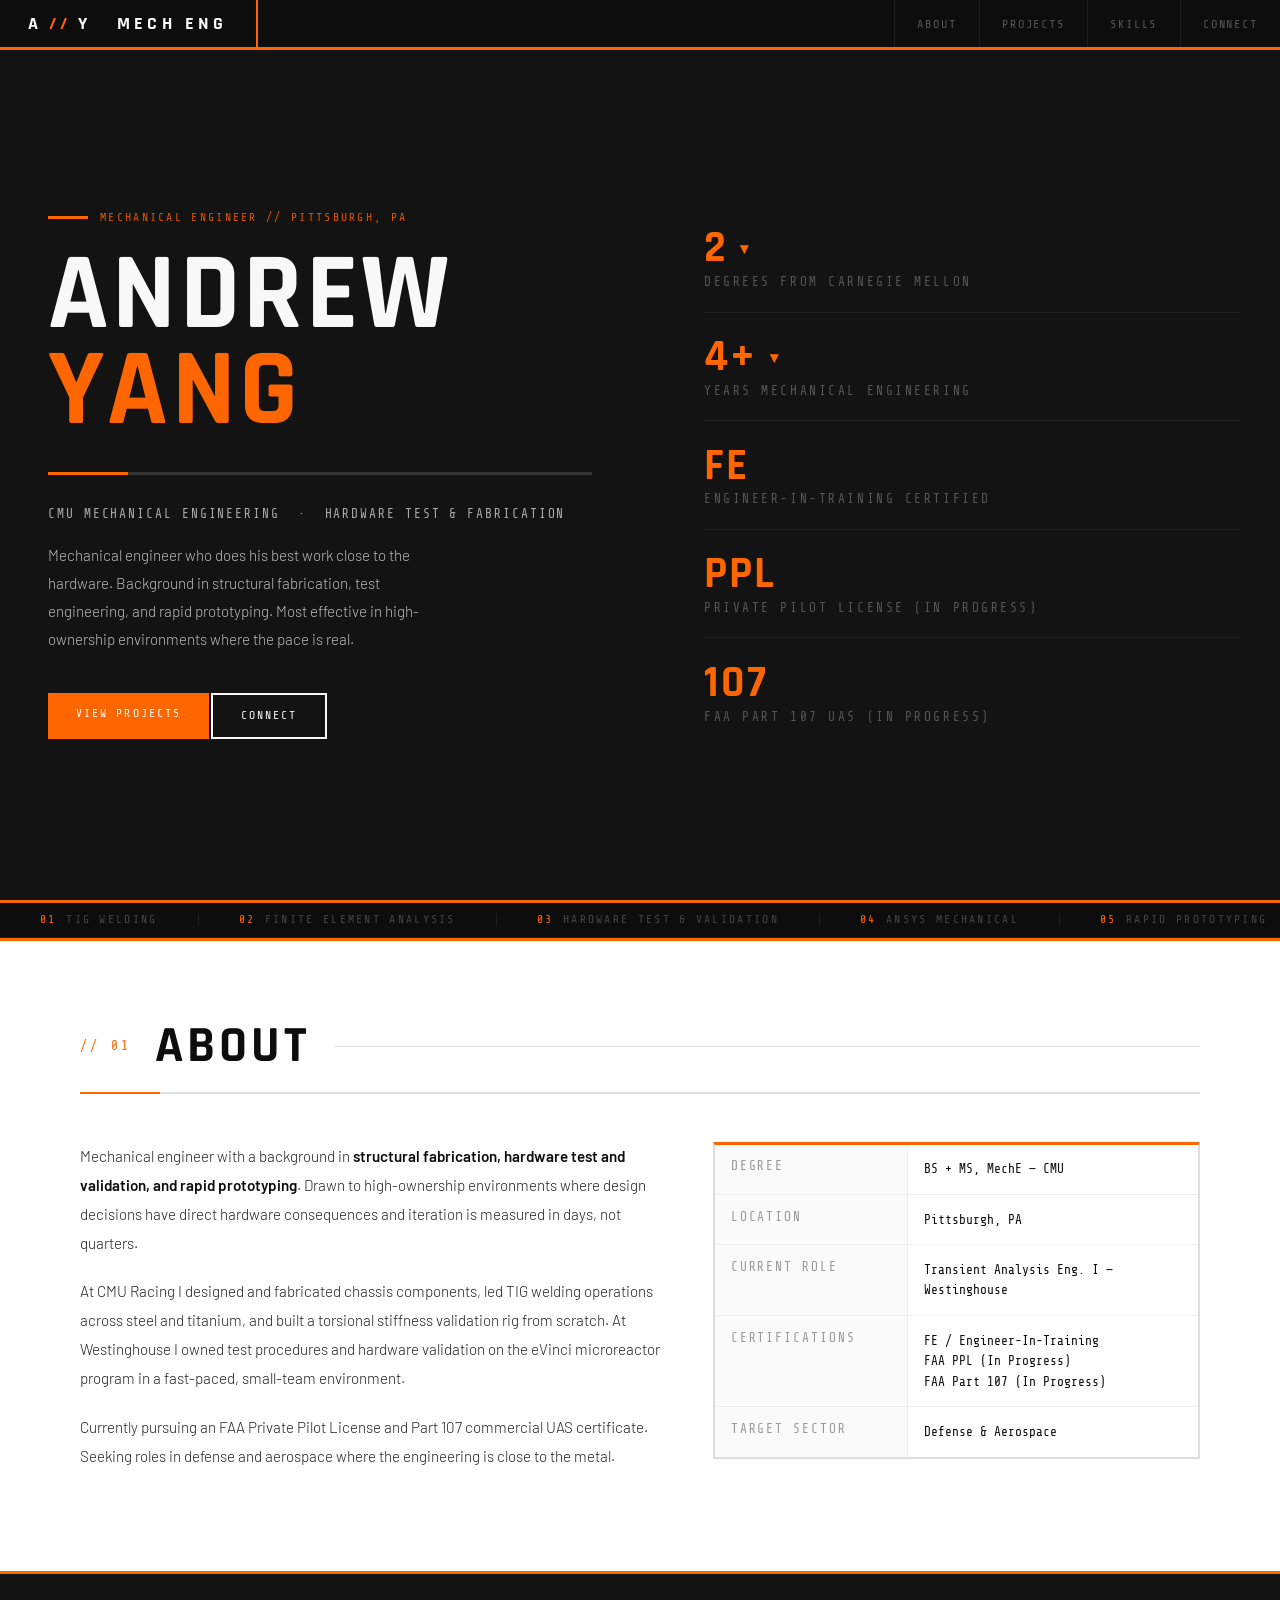
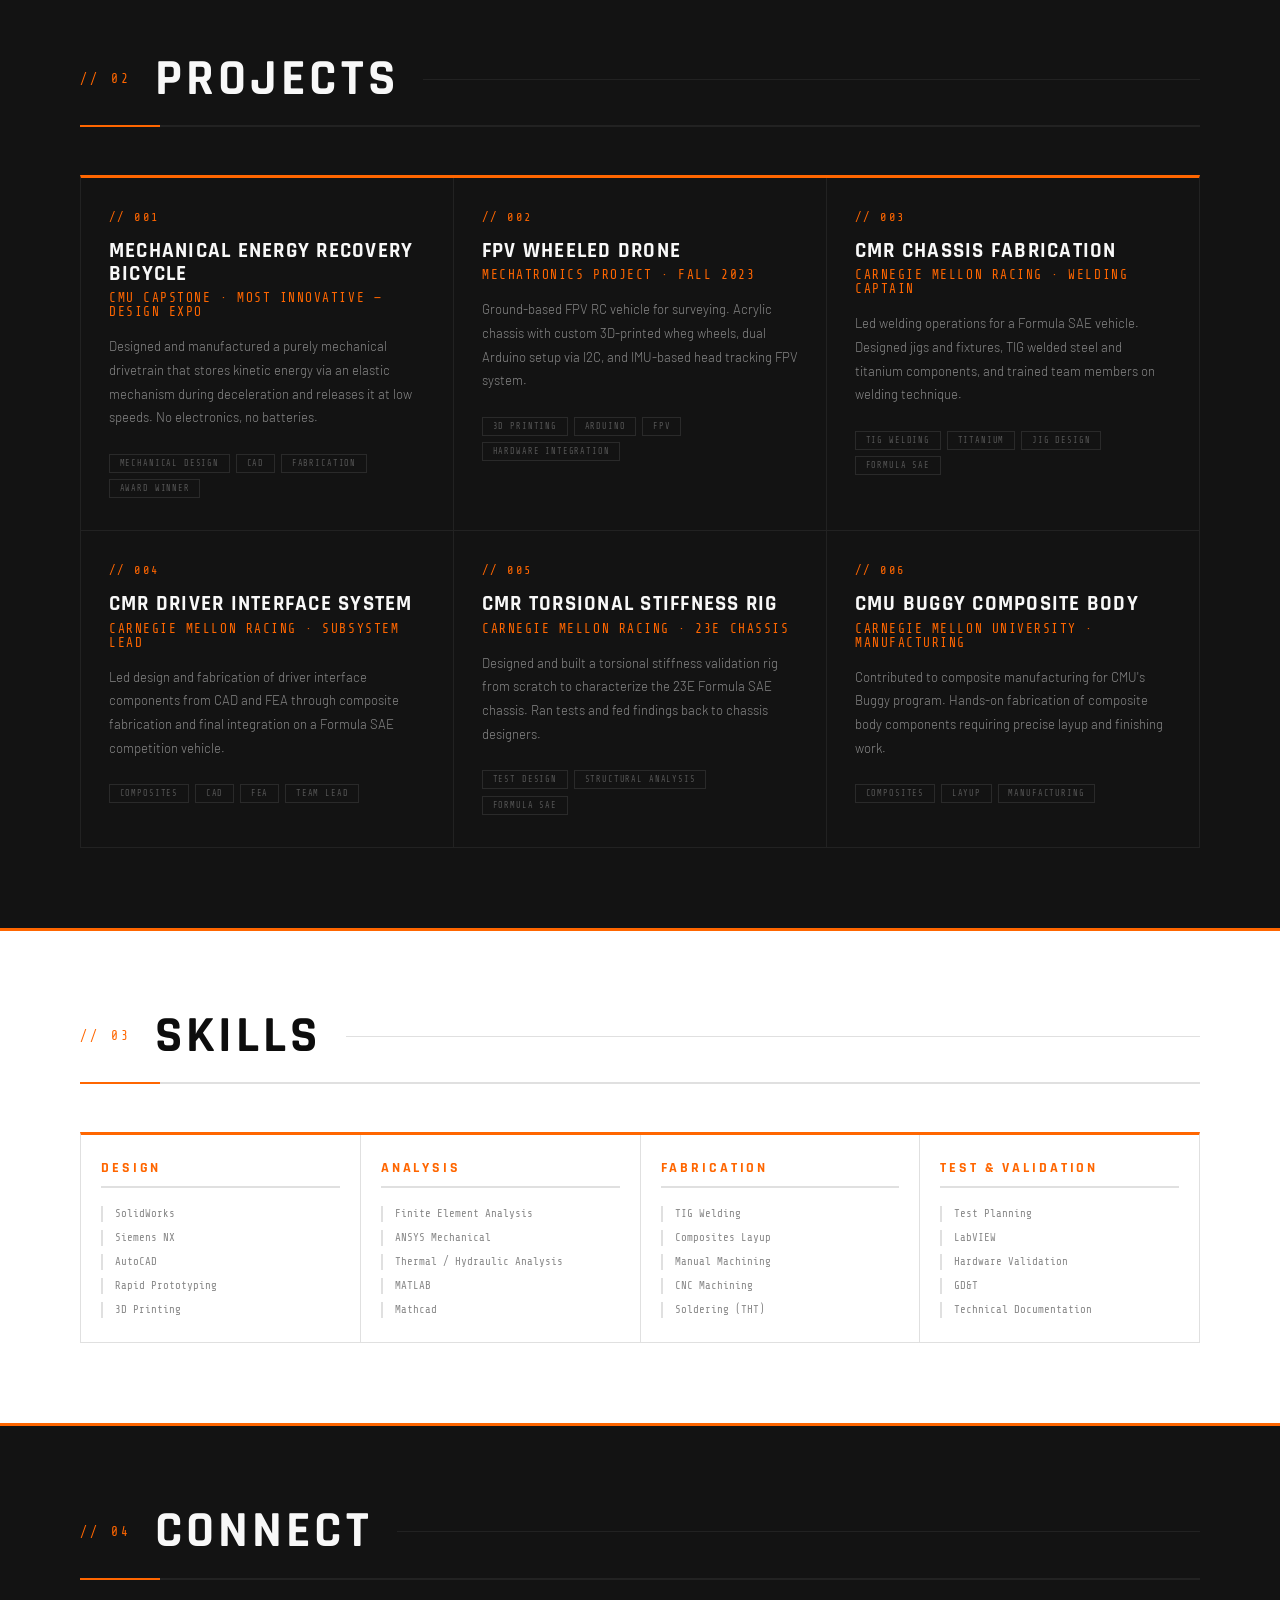
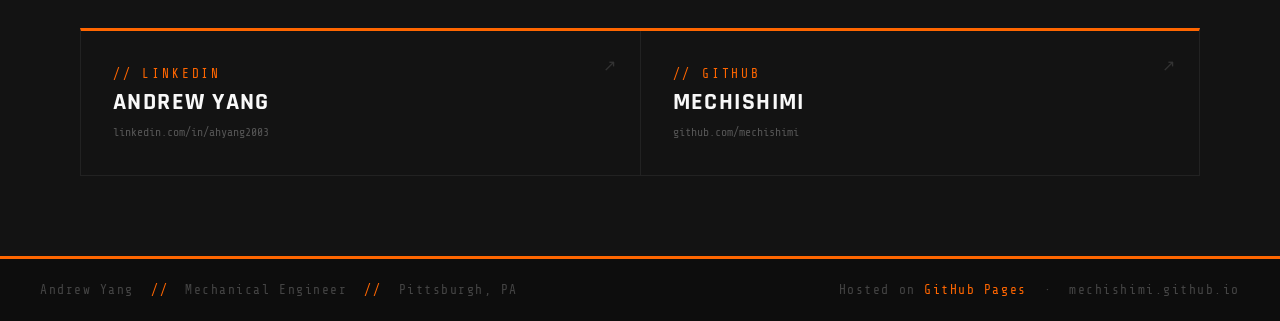
==== index.html @ f70bcc9f "Update index.html Fixed budget of project 2." ====
<!DOCTYPE html>
<html lang="en">
<head>
  <meta charset="UTF-8" />
  <meta name="viewport" content="width=device-width, initial-scale=1.0" />
  <title>Andrew Yang — Mechanical Engineer</title>
  <link href="https://fonts.googleapis.com/css2?family=Rajdhani:wght@400;500;600;700&family=Share+Tech+Mono&family=Barlow:wght@300;400;500&display=swap" rel="stylesheet" />
  <style>
    :root {
      --black:   #0d0d0d;
      --dark:    #131313;
      --white:   #f8f8f8;
      --white2:  #ffffff;
      --orange:  #ff6600;
      --orange2: #e05500;
      --border:  #ddd;
      --darkborder: #242424;
      --muted:   #999;
      --stencil: 'Rajdhani', sans-serif;
      --mono:    'Share Tech Mono', monospace;
      --body:    'Barlow', sans-serif;
    }

    *, *::before, *::after { box-sizing: border-box; margin: 0; padding: 0; }
    html { scroll-behavior: smooth; }

    body {
      background: var(--black);
      color: var(--black);
      font-family: var(--body);
      font-weight: 300;
      overflow-x: hidden;
    }

    /* NAV */
    nav {
      position: fixed;
      inset: 0 0 auto 0;
      z-index: 200;
      height: 50px;
      display: flex;
      align-items: stretch;
      background: var(--black);
      border-bottom: 3px solid var(--orange);
    }

    .nav-logo {
      display: flex;
      align-items: center;
      padding: 0 1.75rem;
      font-family: var(--stencil);
      font-size: 1.1rem;
      font-weight: 700;
      letter-spacing: 0.25em;
      text-transform: uppercase;
      color: var(--white);
      border-right: 2px solid var(--orange);
      white-space: nowrap;
      gap: 0.4rem;
    }

    .nav-logo .slash { color: var(--orange); }

    .nav-links { display: flex; list-style: none; margin-left: auto; }
    .nav-links li { border-left: 1px solid #1e1e1e; }

    .nav-links a {
      display: flex;
      align-items: center;
      height: 100%;
      padding: 0 1.4rem;
      font-family: var(--mono);
      font-size: 0.75rem;
      color: #555;
      text-decoration: none;
      letter-spacing: 0.15em;
      text-transform: uppercase;
      transition: color 0.15s, background 0.15s;
    }

    .nav-links a:hover { color: var(--orange); background: rgba(255,102,0,.07); }

    /* HERO -- Asiimov graphic only here */
    .hero {
      min-height: 100vh;
      padding-top: 50px;
      position: relative;
      overflow: hidden;
      display: flex;
      flex-direction: column;
    }

    /* full dark hero */
    .hero-white {
      position: absolute; inset: 0;
      background: var(--dark);
      z-index: 0;
    }

    .hero-dark {
      display: none;
    }

    .hero-inner {
      display: grid;
      grid-template-columns: 1fr 1fr;
      flex: 1;
      position: relative;
      z-index: 10;
      min-height: calc(100vh - 50px);
    }

    .hero-left {
      padding: 4rem 3rem;
      display: flex;
      flex-direction: column;
      justify-content: center;
    }

    .eyebrow {
      display: flex;
      align-items: center;
      gap: 0.75rem;
      margin-bottom: 1.5rem;
      opacity: 0;
      animation: fadeUp 0.5s ease forwards 0.2s;
    }

    .eyebrow-bar { width: 2.5rem; height: 3px; background: var(--orange); flex-shrink: 0; }

    .eyebrow span {
      font-family: var(--mono);
      font-size: 0.72rem;
      color: var(--orange2);
      letter-spacing: 0.2em;
      text-transform: uppercase;
    }

    .hero-name {
      font-family: var(--stencil);
      font-weight: 700;
      font-size: clamp(4rem, 8.5vw, 8rem);
      line-height: 0.88;
      text-transform: uppercase;
      letter-spacing: 0.03em;
      color: var(--white);
      opacity: 0;
      animation: fadeUp 0.6s ease forwards 0.35s;
    }

    .hero-name .last { color: var(--orange); display: block; }

    .hero-rule {
      width: 100%; height: 3px;
      background: #333;
      margin: 2rem 0;
      position: relative;
      opacity: 0;
      animation: fadeUp 0.5s ease forwards 0.5s;
    }

    .hero-rule::after {
      content: '';
      position: absolute;
      left: 0; top: 0;
      width: 5rem; height: 3px;
      background: var(--orange);
    }

    .hero-subtitle {
      font-family: var(--mono);
      font-size: 0.8rem;
      color: #aaa;
      letter-spacing: 0.15em;
      text-transform: uppercase;
      margin-bottom: 1.25rem;
      opacity: 0;
      animation: fadeUp 0.5s ease forwards 0.55s;
    }

    .hero-desc {
      font-size: 0.95rem;
      color: #bbb;
      line-height: 1.85;
      max-width: 380px;
      opacity: 0;
      animation: fadeUp 0.6s ease forwards 0.65s;
    }

    .hero-cta {
      display: flex;
      margin-top: 2.5rem;
      opacity: 0;
      animation: fadeUp 0.6s ease forwards 0.8s;
    }

    .btn {
      font-family: var(--mono);
      font-size: 0.72rem;
      letter-spacing: 0.18em;
      text-transform: uppercase;
      padding: 0.9rem 1.75rem;
      text-decoration: none;
      transition: all 0.15s;
      display: inline-block;
    }

    .btn-primary { background: var(--orange); color: #fff; }
    .btn-primary:hover { background: var(--orange2); }
    .btn-ghost { border: 2px solid var(--white); color: var(--white); margin-left: 2px; }
    .btn-ghost:hover { background: var(--white); color: var(--black); }

    /* dark right stats panel */
    .hero-right {
      display: flex;
      flex-direction: column;
      justify-content: center;
      padding: 3rem 2.5rem 3rem 4rem;
      opacity: 0;
      animation: fadeIn 0.9s ease forwards 0.6s;
    }

    .stat-row {
      padding: 1.4rem 0;
      border-bottom: 1px solid #1e1e1e;
      position: relative;
      transition: padding-left 0.2s;
    }

    .stat-row:last-child { border-bottom: none; }

    .stat-row::before {
      content: '';
      position: absolute;
      left: -1rem; top: 0; bottom: 0;
      width: 0;
      background: var(--orange);
      transition: width 0.2s;
    }

    .stat-row:hover::before { width: 3px; }

    .stat-expand-hint {
      font-size: 1rem;
      color: var(--orange);
      vertical-align: middle;
      transition: transform 0.2s;
      display: inline-block;
    }

    .stat-expandable:hover .stat-expand-hint { transform: rotate(180deg); }

    .stat-breakdown {
      max-height: 0;
      overflow: hidden;
      transition: max-height 0.3s ease, opacity 0.3s ease;
      opacity: 0;
    }

    .stat-expandable:hover .stat-breakdown {
      max-height: 10rem;
      opacity: 1;
    }

    .breakdown-item {
      display: flex;
      align-items: baseline;
      gap: 0.75rem;
      padding: 0.3rem 0;
      border-top: 1px solid #1e1e1e;
      margin-top: 0.4rem;
    }

    .breakdown-val {
      font-family: var(--stencil);
      font-weight: 700;
      font-size: 1.25rem;
      color: var(--orange);
      min-width: 2rem;
    }

    .breakdown-label {
      font-family: var(--mono);
      font-size: 0.8rem;
      color: #555;
      letter-spacing: 0.12em;
      text-transform: uppercase;
    }

    .stat-num {
      font-family: var(--stencil);
      font-weight: 700;
      font-size: 2.75rem;
      color: var(--orange);
      line-height: 1;
      letter-spacing: 0.05em;
    }

    .stat-label {
      font-family: var(--mono);
      font-size: 0.8rem;
      color: #555;
      letter-spacing: 0.2em;
      text-transform: uppercase;
      margin-top: 0.3rem;
    }

    /* TICKER */
    .ticker {
      border-top: 3px solid var(--orange);
      border-bottom: 1px solid #1e1e1e;
      overflow: hidden;
      padding: 0.65rem 0;
      background: var(--black);
      position: relative;
      z-index: 10;
    }

    .ticker-track {
      display: flex;
      animation: ticker 26s linear infinite;
      white-space: nowrap;
    }

    .ticker-item {
      font-family: var(--mono);
      font-size: 0.72rem;
      color: #444;
      letter-spacing: 0.2em;
      text-transform: uppercase;
      padding: 0 2.5rem;
      border-right: 1px solid #1e1e1e;
    }

    .ticker-item b { color: var(--orange); font-weight: 400; margin-right: 0.6rem; }

    @keyframes ticker { from { transform: translateX(0); } to { transform: translateX(-50%); } }

    /* SECTIONS -- clean, no diagonal graphics */
    .section-white {
      background: var(--white2);
      border-top: 3px solid var(--orange);
    }

    .section-dark {
      background: var(--dark);
      border-top: 3px solid var(--orange);
    }

    .wrap { max-width: 1200px; margin: 0 auto; padding: 5rem 2.5rem; }

    .sec-head {
      display: flex;
      align-items: center;
      gap: 1.5rem;
      margin-bottom: 3rem;
      padding-bottom: 1.25rem;
      border-bottom: 2px solid;
      position: relative;
    }

    .section-white .sec-head { border-color: #e0e0e0; }
    .section-dark .sec-head { border-color: #222; }

    .sec-head::after {
      content: '';
      position: absolute;
      bottom: -2px; left: 0;
      width: 5rem; height: 2px;
      background: var(--orange);
    }

    .sec-tag {
      font-family: var(--mono);
      font-size: 0.8rem;
      color: var(--orange);
      letter-spacing: 0.25em;
      text-transform: uppercase;
      white-space: nowrap;
    }

    .sec-title {
      font-family: var(--stencil);
      font-weight: 700;
      font-size: clamp(2rem, 4vw, 3.25rem);
      text-transform: uppercase;
      letter-spacing: 0.08em;
      line-height: 1;
    }

    .section-white .sec-title { color: var(--black); }
    .section-dark .sec-title { color: var(--white); }

    .sec-line { flex: 1; height: 1px; }
    .section-white .sec-line { background: #e0e0e0; }
    .section-dark .sec-line { background: #222; }

    /* ABOUT */
    .about-grid {
      display: grid;
      grid-template-columns: 1.2fr 1fr;
      gap: 3rem;
      align-items: start;
    }

    .about-text p {
      font-size: 0.95rem;
      color: #222;
      line-height: 1.9;
      margin-bottom: 1.25rem;
    }

    .about-text strong { color: var(--black); font-weight: 600; }

    .about-table {
      border: 2px solid #ddd;
      border-top: 3px solid var(--orange);
    }

    .t-row {
      display: grid;
      grid-template-columns: 1fr 1.5fr;
      border-bottom: 1px solid #eee;
    }

    .t-row:last-child { border-bottom: none; }

    .t-key {
      font-family: var(--mono);
      font-size: 0.8rem;
      color: #999;
      letter-spacing: 0.15em;
      text-transform: uppercase;
      padding: 0.9rem 1rem;
      border-right: 1px solid #eee;
      background: #fafafa;
    }

    .t-val {
      font-family: var(--mono);
      font-size: 0.8rem;
      color: var(--black);
      padding: 0.9rem 1rem;
      line-height: 1.6;
    }

    /* PROJECTS */
    .projects-grid {
      display: grid;
      grid-template-columns: repeat(3, 1fr);
      gap: 1px;
      background: #222;
      border: 1px solid #222;
      border-top: 3px solid var(--orange);
    }

    .proj-card {
      background: var(--dark);
      padding: 2rem 1.75rem;
      position: relative;
      overflow: hidden;
      transition: background 0.2s;
      text-decoration: none;
      display: block;
      color: inherit;
    }

    .proj-card:hover { background: #1a1a1a; }

    .proj-card::after {
      content: '';
      position: absolute;
      bottom: 0; left: 0; right: 0;
      height: 2px;
      background: var(--orange);
      transform: scaleX(0);
      transform-origin: left;
      transition: transform 0.3s ease;
    }

    .proj-card:hover::after { transform: scaleX(1); }

    .proj-num {
      font-family: var(--mono);
      font-size: 0.75rem;
      color: var(--orange);
      letter-spacing: 0.2em;
      margin-bottom: 1rem;
    }

    .proj-title {
      font-family: var(--stencil);
      font-weight: 700;
      font-size: 1.3rem;
      text-transform: uppercase;
      letter-spacing: 0.06em;
      line-height: 1.1;
      margin-bottom: 0.35rem;
      color: var(--white);
    }

    .proj-sub {
      font-family: var(--mono);
      font-size: 0.8rem;
      color: var(--orange);
      letter-spacing: 0.12em;
      text-transform: uppercase;
      margin-bottom: 1rem;
    }

    .proj-desc { font-size: 0.82rem; color: #888; line-height: 1.8; margin-bottom: 1.5rem; }

    .proj-tags { display: flex; flex-wrap: wrap; gap: 0.4rem; }

    .tag {
      font-family: var(--mono);
      font-size: 0.53rem;
      letter-spacing: 0.1em;
      text-transform: uppercase;
      padding: 0.25rem 0.6rem;
      border: 1px solid #2a2a2a;
      color: #555;
      transition: border-color 0.2s, color 0.2s;
    }

    .proj-card:hover .tag { border-color: rgba(255,102,0,.4); color: #999; }

    /* SKILLS */
    .skills-grid {
      display: grid;
      grid-template-columns: repeat(4, 1fr);
      gap: 1px;
      background: #e0e0e0;
      border: 1px solid #e0e0e0;
      border-top: 3px solid var(--orange);
    }

    .skill-cell { background: var(--white2); padding: 1.5rem 1.25rem; transition: background 0.2s; }
    .skill-cell:hover { background: #f5f5f5; }

    .skill-cat {
      font-family: var(--stencil);
      font-weight: 700;
      font-size: 0.9rem;
      color: var(--orange);
      letter-spacing: 0.2em;
      text-transform: uppercase;
      margin-bottom: 1.1rem;
      padding-bottom: 0.6rem;
      border-bottom: 2px solid #e0e0e0;
    }

    .skill-list { list-style: none; display: flex; flex-direction: column; gap: 0.5rem; }

    .skill-list li {
      font-family: var(--mono);
      font-size: 0.67rem;
      color: #888;
      padding-left: 0.75rem;
      border-left: 2px solid #e0e0e0;
      line-height: 1.5;
      transition: color 0.15s, border-color 0.15s;
    }

    .skill-cell:hover .skill-list li { color: var(--black); border-color: var(--orange); }

    /* CONNECT */
    .connect-grid {
      display: grid;
      grid-template-columns: repeat(2, 1fr);
      gap: 1px;
      background: #222;
      border: 1px solid #222;
      border-top: 3px solid var(--orange);
    }

    .connect-card {
      background: var(--dark);
      padding: 2.25rem 2rem;
      text-decoration: none;
      display: flex;
      flex-direction: column;
      gap: 0.4rem;
      position: relative;
      transition: background 0.2s;
    }

    .connect-card:hover { background: #1a1a1a; }

    .connect-card::after {
      content: '↗';
      position: absolute;
      top: 1.5rem; right: 1.5rem;
      font-size: 1rem;
      color: #333;
      transition: color 0.2s, transform 0.2s;
    }

    .connect-card:hover::after { color: var(--orange); transform: translate(3px,-3px); }

    .connect-platform {
      font-family: var(--mono);
      font-size: 0.8rem;
      color: var(--orange);
      letter-spacing: 0.22em;
      text-transform: uppercase;
    }

    .connect-name {
      font-family: var(--stencil);
      font-weight: 700;
      font-size: 1.5rem;
      text-transform: uppercase;
      letter-spacing: 0.06em;
      color: var(--white);
    }

    .connect-detail {
      font-family: var(--mono);
      font-size: 0.72rem;
      color: #555;
      margin-top: 0.2rem;
    }

    /* FOOTER */
    footer {
      background: var(--black);
      border-top: 3px solid var(--orange);
      padding: 1.5rem 2.5rem;
      display: flex;
      justify-content: space-between;
      align-items: center;
    }

    footer p { font-family: var(--mono); font-size: 0.8rem; color: #444; letter-spacing: 0.12em; }
    footer span { color: var(--orange); }

    /* ANIMATIONS */
    @keyframes fadeUp {
      from { opacity: 0; transform: translateY(18px); }
      to   { opacity: 1; transform: translateY(0); }
    }
    @keyframes fadeIn {
      from { opacity: 0; }
      to   { opacity: 1; }
    }

    /* RESPONSIVE */
    @media (max-width: 900px) {
      .hero-inner { grid-template-columns: 1fr; }
      .hero-white { clip-path: polygon(0 0, 100% 0, 100% 50%, 0 50%); }
      .hero-dark { clip-path: polygon(0 50%, 100% 50%, 100% 100%, 0 100%); }
      .hero-left { padding: 3rem 1.5rem; }
      .hero-right { display: none; }
      .about-grid { grid-template-columns: 1fr; gap: 2rem; }
      .projects-grid { grid-template-columns: 1fr; }
      .skills-grid { grid-template-columns: repeat(2, 1fr); }
      .connect-grid { grid-template-columns: 1fr; }
      .wrap { padding: 3.5rem 1.25rem; }
      .nav-links { display: none; }
      footer { flex-direction: column; gap: 0.75rem; text-align: center; }
    }
  </style>
</head>
<body>

<!-- NAV -->
<nav>
  <div class="nav-logo">A<span class="slash">//</span>Y &nbsp; MECH ENG</div>
  <ul class="nav-links">
    <li><a href="#about">About</a></li>
    <li><a href="#projects">Projects</a></li>
    <li><a href="#skills">Skills</a></li>
    <li><a href="#connect">Connect</a></li>
  </ul>
</nav>

<!-- HERO -->
<div class="hero">
  <div class="hero-white"></div>
  <div class="hero-dark"></div>

  <div class="hero-inner">
    <div class="hero-left">
      <div class="eyebrow">
        <div class="eyebrow-bar"></div>
        <span>Mechanical Engineer // Pittsburgh, PA</span>
      </div>
      <h1 class="hero-name">
        Andrew
        <span class="last">Yang</span>
      </h1>
      <div class="hero-rule"></div>
      <div class="hero-subtitle">CMU Mechanical Engineering &nbsp;·&nbsp; Hardware Test &amp; Fabrication</div>
      <p class="hero-desc">
        Mechanical engineer who does his best work close to the hardware. Background in structural fabrication, test engineering, and rapid prototyping. Most effective in high-ownership environments where the pace is real.
      </p>
      <div class="hero-cta">
        <a href="#projects" class="btn btn-primary">View Projects</a>
        <a href="#connect" class="btn btn-ghost">Connect</a>
      </div>
    </div>

    <div class="hero-right">
      <div class="stat-row stat-expandable">
        <div class="stat-num">2 <span class="stat-expand-hint">▾</span></div>
        <div class="stat-label">Degrees from Carnegie Mellon</div>
        <div class="stat-breakdown">
          <div class="breakdown-item">
            <span class="breakdown-val">BS</span>
            <span class="breakdown-label">Bachelor of Science, Mechanical Engineering — May 2024</span>
          </div>
          <div class="breakdown-item">
            <span class="breakdown-val">MS</span>
            <span class="breakdown-label">Master of Science, Mechanical Engineering — Dec 2024</span>
          </div>
        </div>
      </div>
      <div class="stat-row stat-expandable">
        <div class="stat-num">4+ <span class="stat-expand-hint">▾</span></div>
        <div class="stat-label">Years Mechanical Engineering</div>
        <div class="stat-breakdown">
          <div class="breakdown-item">
            <span class="breakdown-val">1.5</span>
            <span class="breakdown-label">Professional (Westinghouse)</span>
          </div>
          <div class="breakdown-item">
            <span class="breakdown-val">3</span>
            <span class="breakdown-label">CMU Racing (Formula SAE)</span>
          </div>
        </div>
      </div>
      <div class="stat-row">
        <div class="stat-num">FE</div>
        <div class="stat-label">Engineer-In-Training Certified</div>
      </div>
      <div class="stat-row">
        <div class="stat-num">PPL</div>
        <div class="stat-label">Private Pilot License (In Progress)</div>
      </div>
      <div class="stat-row">
        <div class="stat-num">107</div>
        <div class="stat-label">FAA Part 107 UAS (In Progress)</div>
      </div>
    </div>
  </div>
</div>

<!-- TICKER -->
<div class="ticker">
  <div class="ticker-track">
    <div class="ticker-item"><b>01</b>TIG Welding</div>
    <div class="ticker-item"><b>02</b>Finite Element Analysis</div>
    <div class="ticker-item"><b>03</b>Hardware Test &amp; Validation</div>
    <div class="ticker-item"><b>04</b>ANSYS Mechanical</div>
    <div class="ticker-item"><b>05</b>Rapid Prototyping</div>
    <div class="ticker-item"><b>06</b>LabVIEW</div>
    <div class="ticker-item"><b>07</b>SolidWorks</div>
    <div class="ticker-item"><b>08</b>Composites Fabrication</div>
    <div class="ticker-item"><b>09</b>Thermal Analysis</div>
    <div class="ticker-item"><b>10</b>GD&amp;T</div>
    <div class="ticker-item"><b>01</b>TIG Welding</div>
    <div class="ticker-item"><b>02</b>Finite Element Analysis</div>
    <div class="ticker-item"><b>03</b>Hardware Test &amp; Validation</div>
    <div class="ticker-item"><b>04</b>ANSYS Mechanical</div>
    <div class="ticker-item"><b>05</b>Rapid Prototyping</div>
    <div class="ticker-item"><b>06</b>LabVIEW</div>
    <div class="ticker-item"><b>07</b>SolidWorks</div>
    <div class="ticker-item"><b>08</b>Composites Fabrication</div>
    <div class="ticker-item"><b>09</b>Thermal Analysis</div>
    <div class="ticker-item"><b>10</b>GD&amp;T</div>
  </div>
</div>

<!-- ABOUT -->
<div class="section-white">
  <div class="wrap" id="about">
    <div class="sec-head">
      <span class="sec-tag">// 01</span>
      <h2 class="sec-title">About</h2>
      <div class="sec-line"></div>
    </div>
    <div class="about-grid">
      <div class="about-text">
        <p>Mechanical engineer with a background in <strong>structural fabrication, hardware test and validation, and rapid prototyping</strong>. Drawn to high-ownership environments where design decisions have direct hardware consequences and iteration is measured in days, not quarters.</p>
        <p>At CMU Racing I designed and fabricated chassis components, led TIG welding operations across steel and titanium, and built a torsional stiffness validation rig from scratch. At Westinghouse I owned test procedures and hardware validation on the eVinci microreactor program in a fast-paced, small-team environment.</p>
        <p>Currently pursuing an FAA Private Pilot License and Part 107 commercial UAS certificate. Seeking roles in defense and aerospace where the engineering is close to the metal.</p>
      </div>
      <div class="about-table">
        <div class="t-row">
          <div class="t-key">Degree</div>
          <div class="t-val">BS + MS, MechE — CMU</div>
        </div>
        <div class="t-row">
          <div class="t-key">Location</div>
          <div class="t-val">Pittsburgh, PA</div>
        </div>
        <div class="t-row">
          <div class="t-key">Current Role</div>
          <div class="t-val">Transient Analysis Eng. I — Westinghouse</div>
        </div>
        <div class="t-row">
          <div class="t-key">Certifications</div>
          <div class="t-val">FE / Engineer-In-Training<br>FAA PPL (In Progress)<br>FAA Part 107 (In Progress)</div>
        </div>
        <div class="t-row">
          <div class="t-key">Target Sector</div>
          <div class="t-val">Defense &amp; Aerospace</div>
        </div>

      </div>
    </div>
  </div>
</div>

<!-- PROJECTS -->
<div class="section-dark">
  <div class="wrap" id="projects">
    <div class="sec-head">
      <span class="sec-tag">// 02</span>
      <h2 class="sec-title">Projects</h2>
      <div class="sec-line"></div>
    </div>
    <div class="projects-grid">

      <a href="project-1.html" class="proj-card">
        <div class="proj-num">// 001</div>
        <div class="proj-title">Mechanical Energy Recovery Bicycle</div>
        <div class="proj-sub">CMU Capstone · Most Innovative — Design Expo</div>
        <p class="proj-desc">Designed and manufactured a purely mechanical drivetrain that stores kinetic energy via an elastic mechanism during deceleration and releases it at low speeds. No electronics, no batteries.</p>
        <div class="proj-tags">
          <span class="tag">Mechanical Design</span>
          <span class="tag">CAD</span>
          <span class="tag">Fabrication</span>
          <span class="tag">Award Winner</span>
        </div>
      </a>

      <a href="project-2.html" class="proj-card">
        <div class="proj-num">// 002</div>
        <div class="proj-title">FPV Wheeled Drone</div>
        <div class="proj-sub">Mechatronics Project · Fall 2023</div>
        <p class="proj-desc">Ground-based FPV RC vehicle for surveying. Acrylic chassis with custom 3D-printed wheg wheels, dual Arduino setup via I2C, and IMU-based head tracking FPV system.</p>
        <div class="proj-tags">
          <span class="tag">3D Printing</span>
          <span class="tag">Arduino</span>
          <span class="tag">FPV</span>
          <span class="tag">Hardware Integration</span>
        </div>
      </a>

      <a href="project-3.html" class="proj-card">
        <div class="proj-num">// 003</div>
        <div class="proj-title">CMR Chassis Fabrication</div>
        <div class="proj-sub">Carnegie Mellon Racing · Welding Captain</div>
        <p class="proj-desc">Led welding operations for a Formula SAE vehicle. Designed jigs and fixtures, TIG welded steel and titanium components, and trained team members on welding technique.</p>
        <div class="proj-tags">
          <span class="tag">TIG Welding</span>
          <span class="tag">Titanium</span>
          <span class="tag">Jig Design</span>
          <span class="tag">Formula SAE</span>
        </div>
      </a>

      <a href="project-4.html" class="proj-card">
        <div class="proj-num">// 004</div>
        <div class="proj-title">CMR Driver Interface System</div>
        <div class="proj-sub">Carnegie Mellon Racing · Subsystem Lead</div>
        <p class="proj-desc">Led design and fabrication of driver interface components from CAD and FEA through composite fabrication and final integration on a Formula SAE competition vehicle.</p>
        <div class="proj-tags">
          <span class="tag">Composites</span>
          <span class="tag">CAD</span>
          <span class="tag">FEA</span>
          <span class="tag">Team Lead</span>
        </div>
      </a>

      <a href="project-5.html" class="proj-card">
        <div class="proj-num">// 005</div>
        <div class="proj-title">CMR Torsional Stiffness Rig</div>
        <div class="proj-sub">Carnegie Mellon Racing · 23E Chassis</div>
        <p class="proj-desc">Designed and built a torsional stiffness validation rig from scratch to characterize the 23E Formula SAE chassis. Ran tests and fed findings back to chassis designers.</p>
        <div class="proj-tags">
          <span class="tag">Test Design</span>
          <span class="tag">Structural Analysis</span>
          <span class="tag">Formula SAE</span>
        </div>
      </a>

      <a href="project-6.html" class="proj-card">
        <div class="proj-num">// 006</div>
        <div class="proj-title">CMU Buggy Composite Body</div>
        <div class="proj-sub">Carnegie Mellon University · Manufacturing</div>
        <p class="proj-desc">Contributed to composite manufacturing for CMU's Buggy program. Hands-on fabrication of composite body components requiring precise layup and finishing work.</p>
        <div class="proj-tags">
          <span class="tag">Composites</span>
          <span class="tag">Layup</span>
          <span class="tag">Manufacturing</span>
        </div>
      </a>

    </div>
  </div>
</div>

<!-- SKILLS -->
<div class="section-white">
  <div class="wrap" id="skills">
    <div class="sec-head">
      <span class="sec-tag">// 03</span>
      <h2 class="sec-title">Skills</h2>
      <div class="sec-line"></div>
    </div>
    <div class="skills-grid">
      <div class="skill-cell">
        <div class="skill-cat">Design</div>
        <ul class="skill-list">
          <li>SolidWorks</li>
          <li>Siemens NX</li>
          <li>AutoCAD</li>
          <li>Rapid Prototyping</li>
          <li>3D Printing</li>
        </ul>
      </div>
      <div class="skill-cell">
        <div class="skill-cat">Analysis</div>
        <ul class="skill-list">
          <li>Finite Element Analysis</li>
          <li>ANSYS Mechanical</li>
          <li>Thermal / Hydraulic Analysis</li>
          <li>MATLAB</li>
          <li>Mathcad</li>
        </ul>
      </div>
      <div class="skill-cell">
        <div class="skill-cat">Fabrication</div>
        <ul class="skill-list">
          <li>TIG Welding</li>
          <li>Composites Layup</li>
          <li>Manual Machining</li>
          <li>CNC Machining</li>
          <li>Soldering (THT)</li>
        </ul>
      </div>
      <div class="skill-cell">
        <div class="skill-cat">Test &amp; Validation</div>
        <ul class="skill-list">
          <li>Test Planning</li>
          <li>LabVIEW</li>
          <li>Hardware Validation</li>
          <li>GD&amp;T</li>
          <li>Technical Documentation</li>
        </ul>
      </div>
    </div>
  </div>
</div>

<!-- CONNECT -->
<div class="section-dark">
  <div class="wrap" id="connect">
    <div class="sec-head">
      <span class="sec-tag">// 04</span>
      <h2 class="sec-title">Connect</h2>
      <div class="sec-line"></div>
    </div>
    <div class="connect-grid">
      <a href="https://www.linkedin.com/in/ahyang2003/" class="connect-card" target="_blank" rel="noopener">
        <div class="connect-platform">// LinkedIn</div>
        <div class="connect-name">Andrew Yang</div>
        <div class="connect-detail">linkedin.com/in/ahyang2003</div>
      </a>
      <a href="https://github.com/mechishimi" class="connect-card" target="_blank" rel="noopener">
        <div class="connect-platform">// GitHub</div>
        <div class="connect-name">mechishimi</div>
        <div class="connect-detail">github.com/mechishimi</div>
      </a>
    </div>
  </div>
</div>

<!-- FOOTER -->
<footer>
  <p>Andrew Yang &nbsp;<span>//</span>&nbsp; Mechanical Engineer &nbsp;<span>//</span>&nbsp; Pittsburgh, PA</p>
  <p>Hosted on <span>GitHub Pages</span> &nbsp;·&nbsp; mechishimi.github.io</p>
</footer>

</body>
</html>
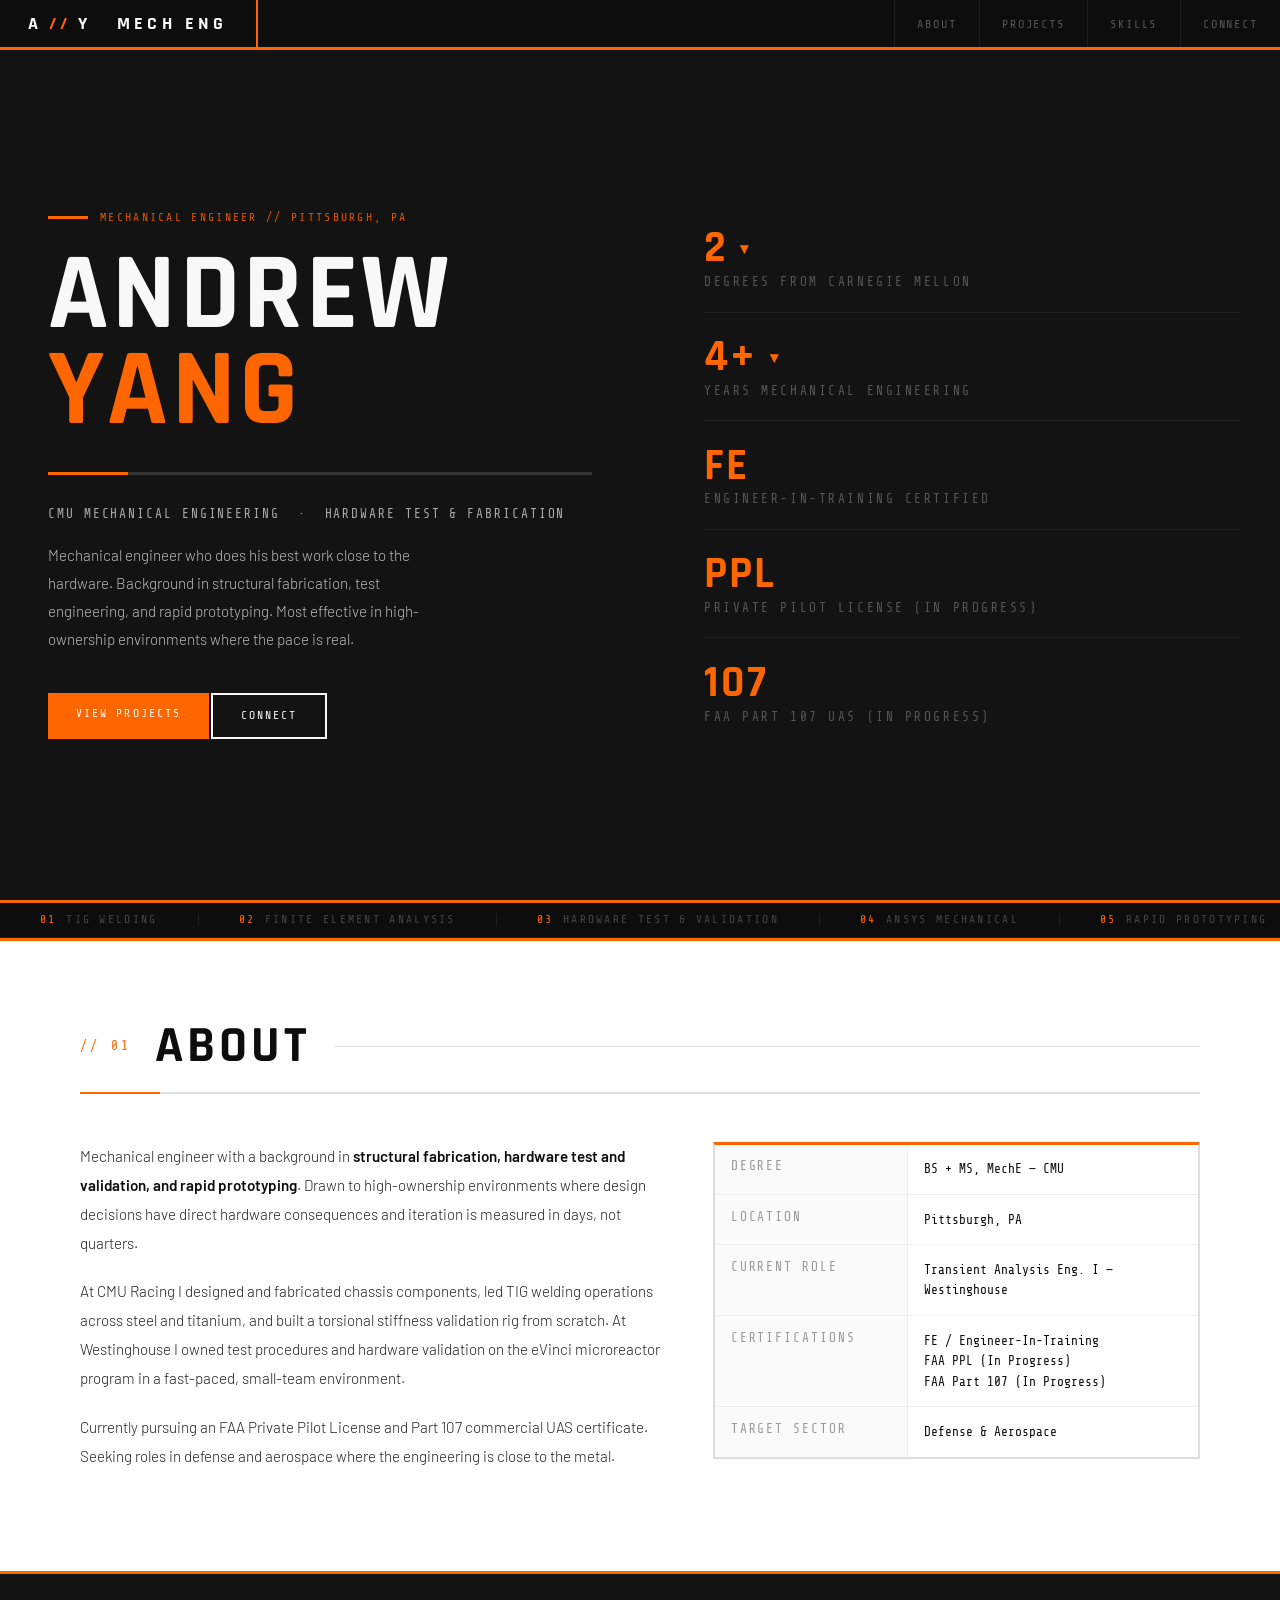
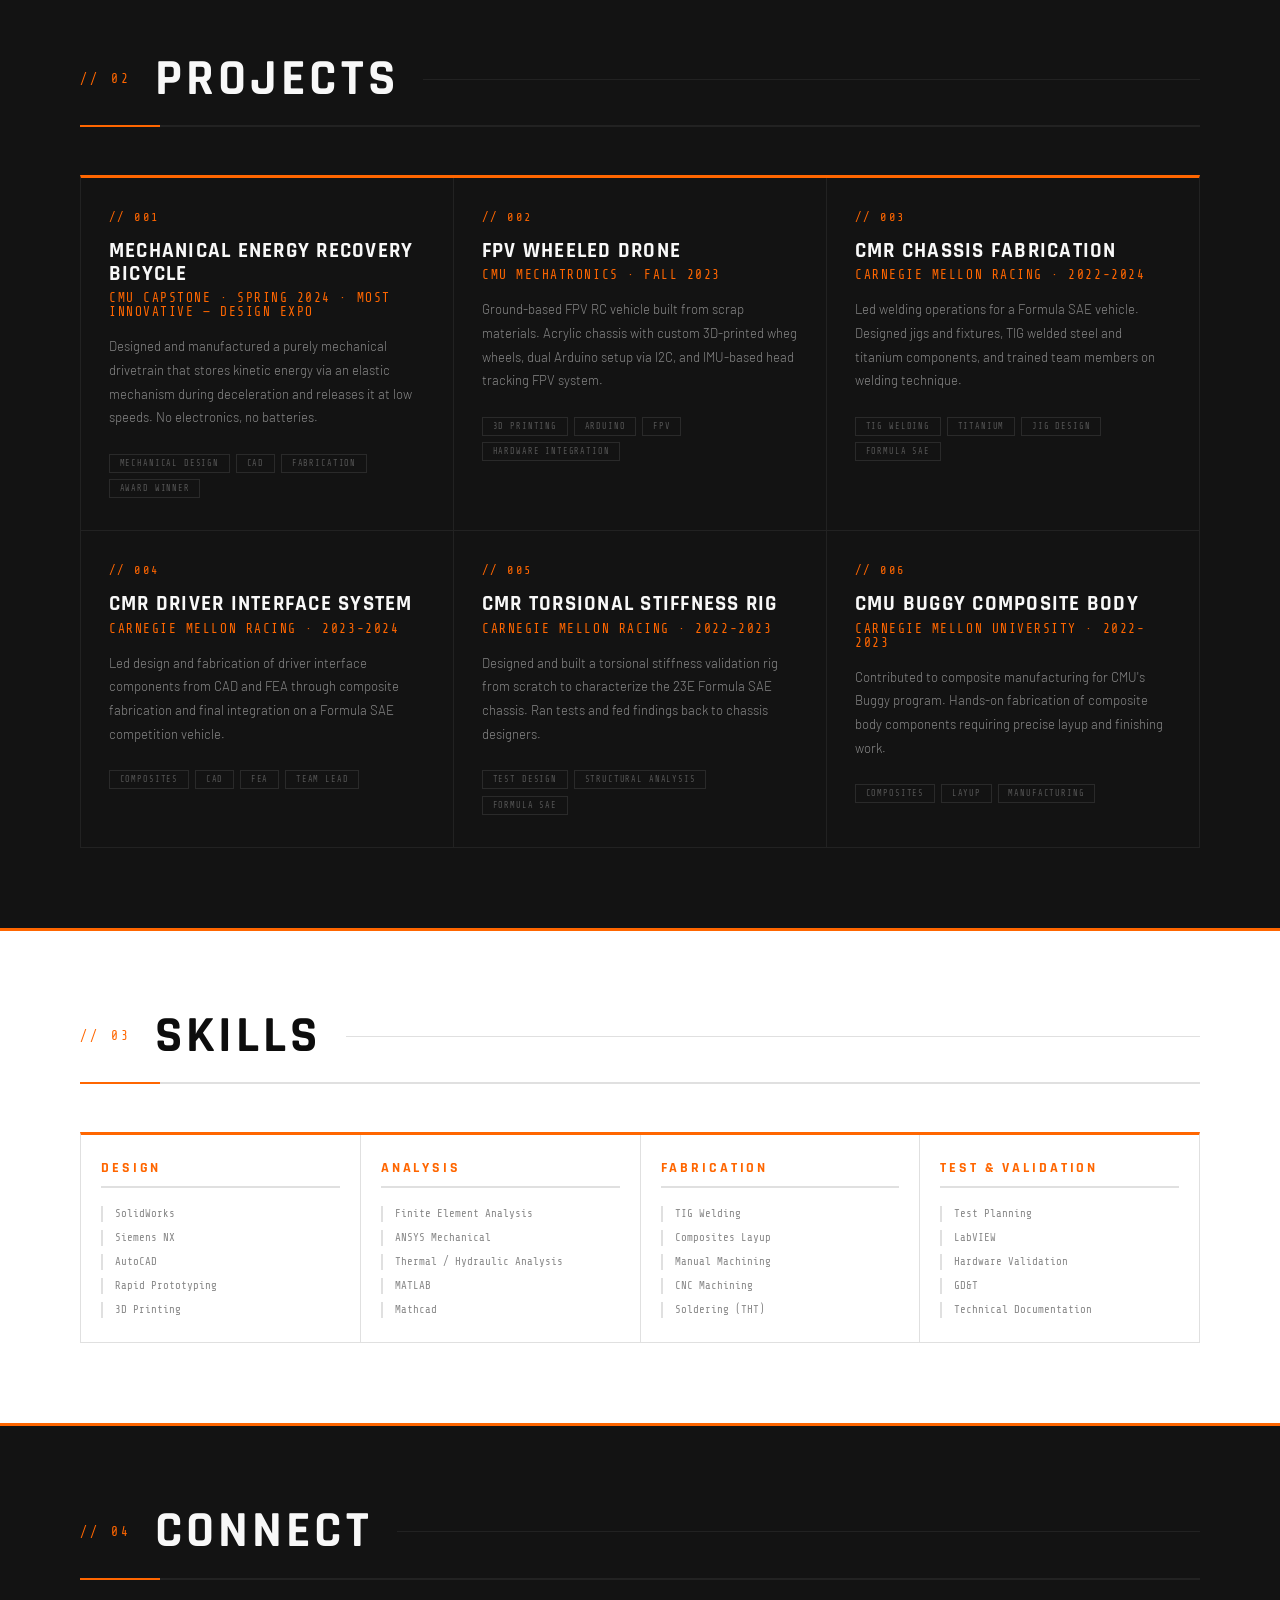
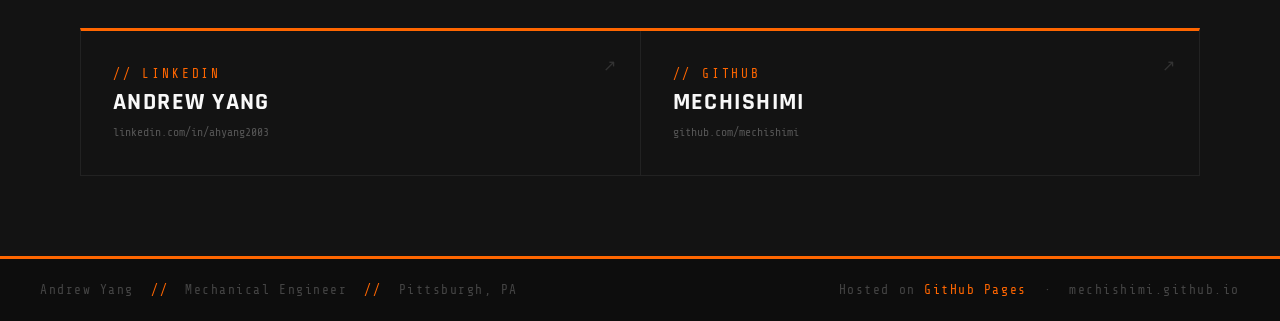
==== commit b9c8c521: "Update index.html Linked WIP for projects I haven't created a page yet for. Standardized project sub" ====
--- a/index.html
+++ b/index.html
@@ -826,7 +826,7 @@
       <a href="project-1.html" class="proj-card">
         <div class="proj-num">// 001</div>
         <div class="proj-title">Mechanical Energy Recovery Bicycle</div>
-        <div class="proj-sub">CMU Capstone · Most Innovative — Design Expo</div>
+        <div class="proj-sub">CMU Capstone · Spring 2024 · Most Innovative — Design Expo</div>
         <p class="proj-desc">Designed and manufactured a purely mechanical drivetrain that stores kinetic energy via an elastic mechanism during deceleration and releases it at low speeds. No electronics, no batteries.</p>
         <div class="proj-tags">
           <span class="tag">Mechanical Design</span>
@@ -839,8 +839,8 @@
       <a href="project-2.html" class="proj-card">
         <div class="proj-num">// 002</div>
         <div class="proj-title">FPV Wheeled Drone</div>
-        <div class="proj-sub">Mechatronics Project · Fall 2023</div>
-        <p class="proj-desc">Ground-based FPV RC vehicle for surveying. Acrylic chassis with custom 3D-printed wheg wheels, dual Arduino setup via I2C, and IMU-based head tracking FPV system.</p>
+        <div class="proj-sub">CMU Mechatronics · Fall 2023</div>
+        <p class="proj-desc">Ground-based FPV RC vehicle built from scrap materials. Acrylic chassis with custom 3D-printed wheg wheels, dual Arduino setup via I2C, and IMU-based head tracking FPV system.</p>
         <div class="proj-tags">
           <span class="tag">3D Printing</span>
           <span class="tag">Arduino</span>
@@ -849,10 +849,10 @@
         </div>
       </a>
 
-      <a href="project-3.html" class="proj-card">
+      <a href="wip.html" class="proj-card">
         <div class="proj-num">// 003</div>
         <div class="proj-title">CMR Chassis Fabrication</div>
-        <div class="proj-sub">Carnegie Mellon Racing · Welding Captain</div>
+        <div class="proj-sub">Carnegie Mellon Racing · 2022-2024</div>
         <p class="proj-desc">Led welding operations for a Formula SAE vehicle. Designed jigs and fixtures, TIG welded steel and titanium components, and trained team members on welding technique.</p>
         <div class="proj-tags">
           <span class="tag">TIG Welding</span>
@@ -862,10 +862,10 @@
         </div>
       </a>
 
-      <a href="project-4.html" class="proj-card">
+      <a href="wip.html" class="proj-card">
         <div class="proj-num">// 004</div>
         <div class="proj-title">CMR Driver Interface System</div>
-        <div class="proj-sub">Carnegie Mellon Racing · Subsystem Lead</div>
+        <div class="proj-sub">Carnegie Mellon Racing · 2023-2024</div>
         <p class="proj-desc">Led design and fabrication of driver interface components from CAD and FEA through composite fabrication and final integration on a Formula SAE competition vehicle.</p>
         <div class="proj-tags">
           <span class="tag">Composites</span>
@@ -875,10 +875,10 @@
         </div>
       </a>
 
-      <a href="project-5.html" class="proj-card">
+      <a href="wip.html" class="proj-card">
         <div class="proj-num">// 005</div>
         <div class="proj-title">CMR Torsional Stiffness Rig</div>
-        <div class="proj-sub">Carnegie Mellon Racing · 23E Chassis</div>
+        <div class="proj-sub">Carnegie Mellon Racing · 2022-2023</div>
         <p class="proj-desc">Designed and built a torsional stiffness validation rig from scratch to characterize the 23E Formula SAE chassis. Ran tests and fed findings back to chassis designers.</p>
         <div class="proj-tags">
           <span class="tag">Test Design</span>
@@ -887,10 +887,10 @@
         </div>
       </a>
 
-      <a href="project-6.html" class="proj-card">
+      <a href="wip.html" class="proj-card">
         <div class="proj-num">// 006</div>
         <div class="proj-title">CMU Buggy Composite Body</div>
-        <div class="proj-sub">Carnegie Mellon University · Manufacturing</div>
+        <div class="proj-sub">Carnegie Mellon University · 2022-2023</div>
         <p class="proj-desc">Contributed to composite manufacturing for CMU's Buggy program. Hands-on fabrication of composite body components requiring precise layup and finishing work.</p>
         <div class="proj-tags">
           <span class="tag">Composites</span>
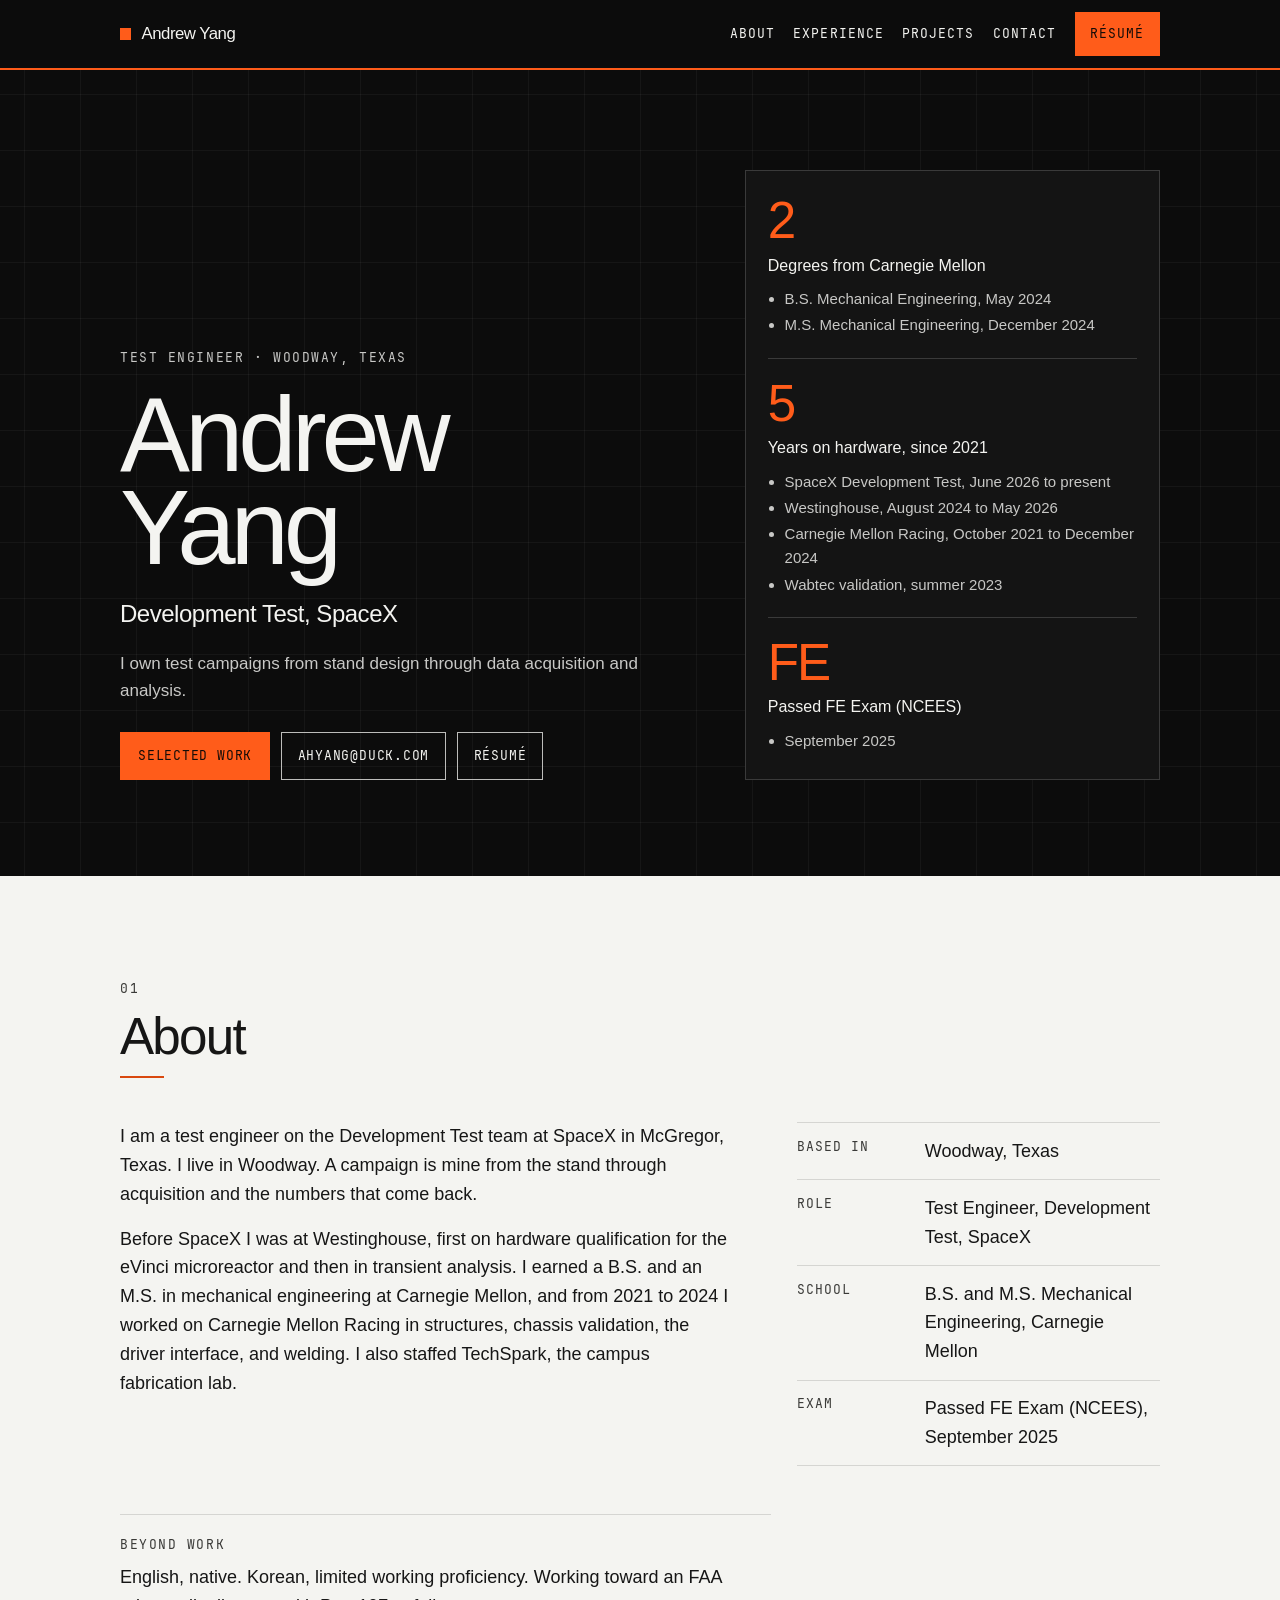
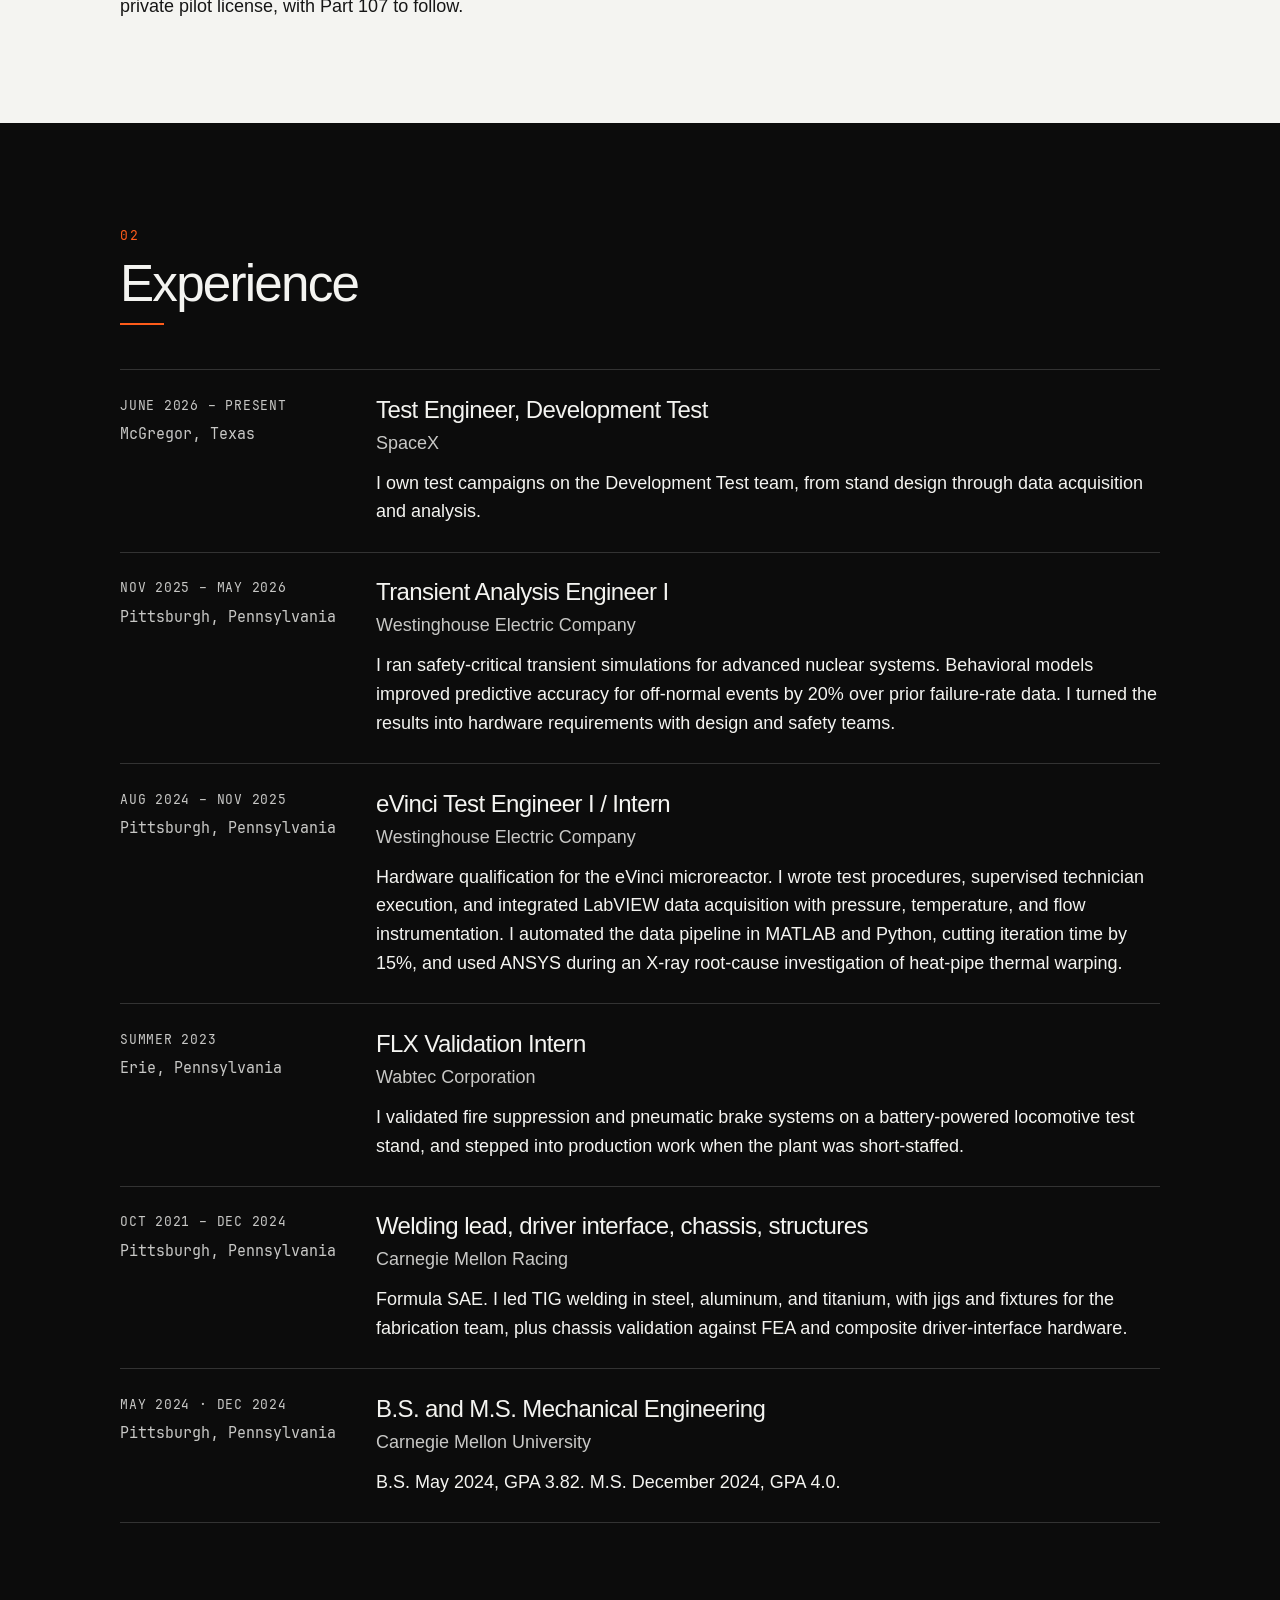
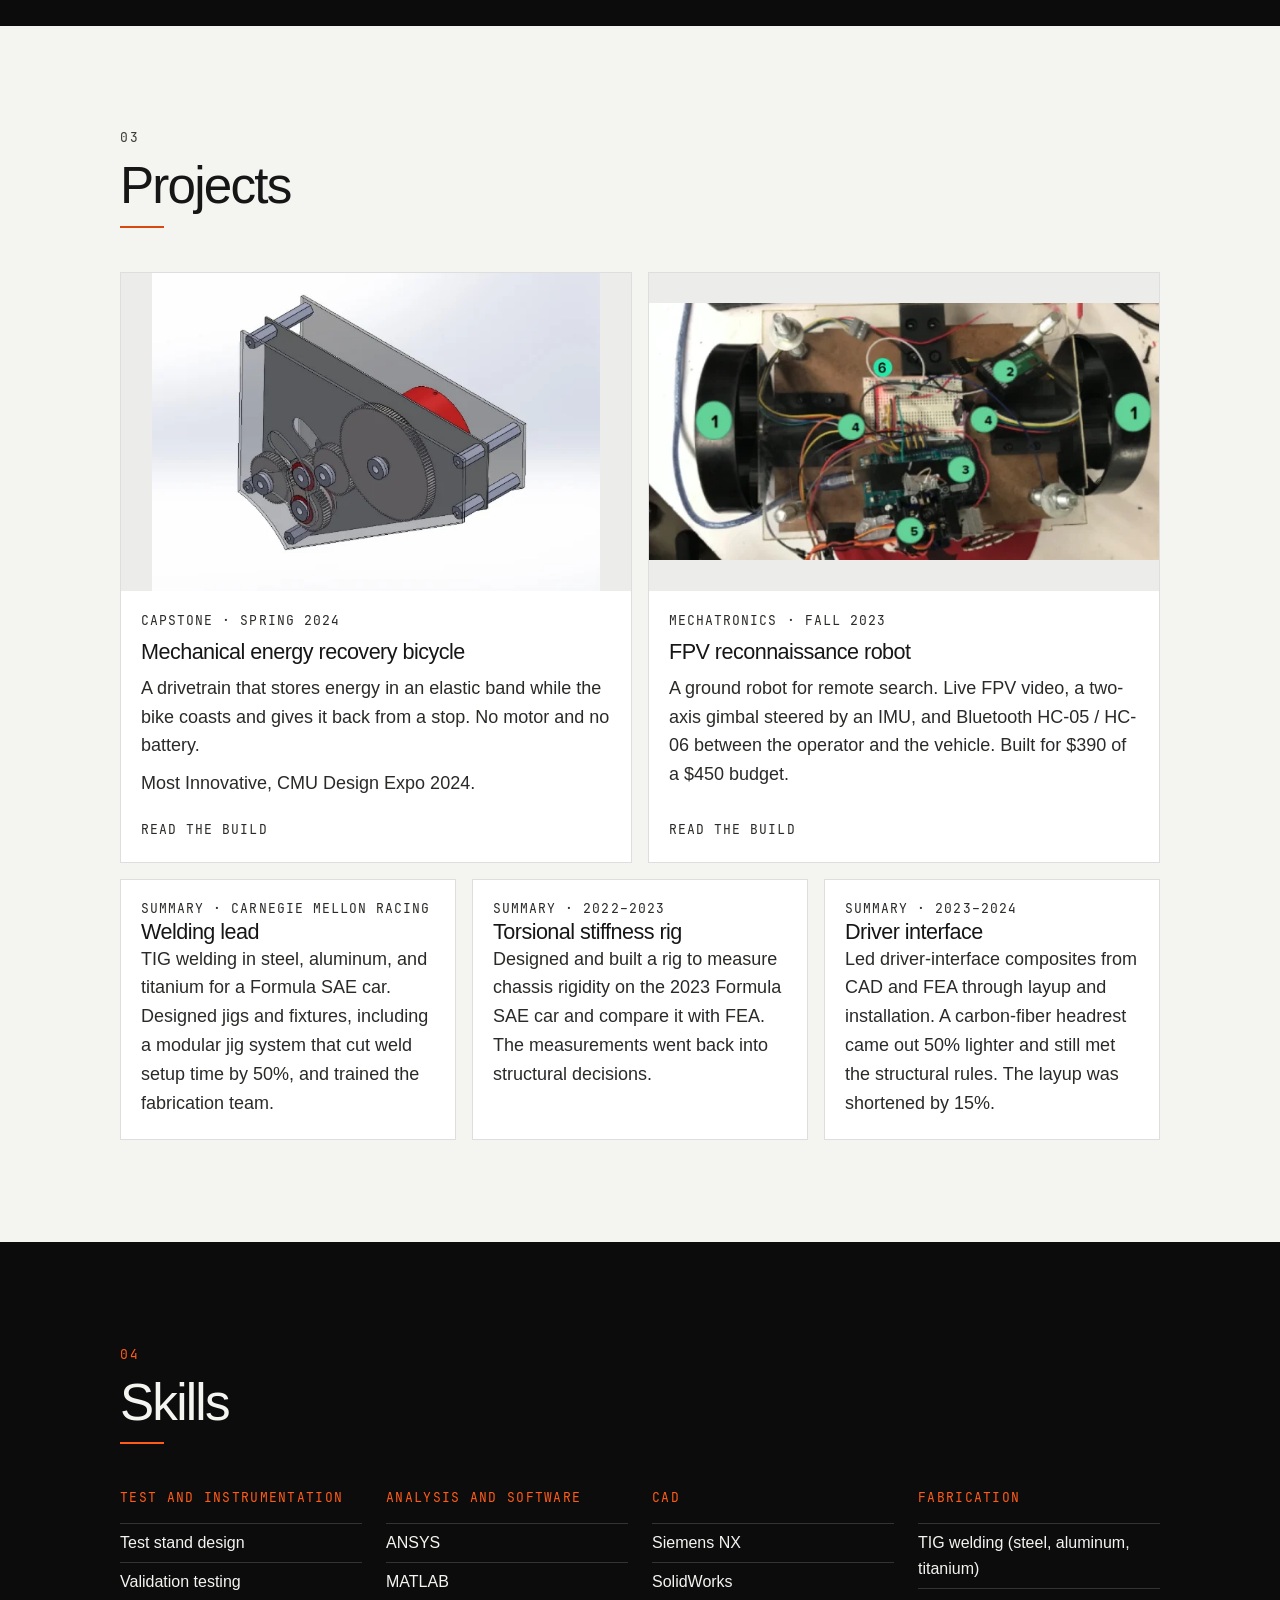
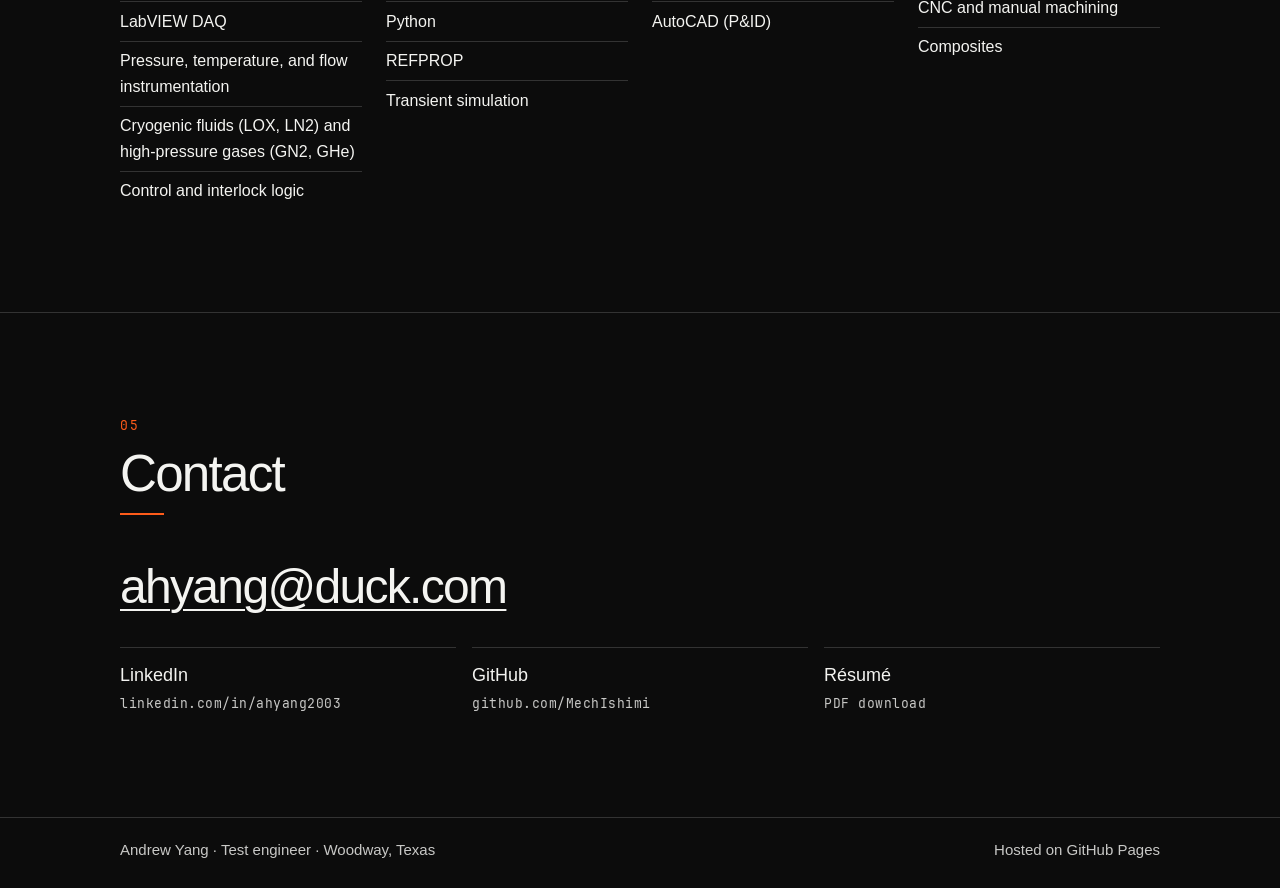
==== commit bb56a41a: "Redesign the portfolio around current work. Replace the Asiimov stencil layout with a black, white, " ====
--- a/index.html
+++ b/index.html
@@ -1,989 +1,350 @@
 <!DOCTYPE html>
 <html lang="en">
 <head>
-  <meta charset="UTF-8" />
-  <meta name="viewport" content="width=device-width, initial-scale=1.0" />
-  <title>Andrew Yang — Mechanical Engineer</title>
-  <link href="https://fonts.googleapis.com/css2?family=Rajdhani:wght@400;500;600;700&family=Share+Tech+Mono&family=Barlow:wght@300;400;500&display=swap" rel="stylesheet" />
-  <style>
-    :root {
-      --black:   #0d0d0d;
-      --dark:    #131313;
-      --white:   #f8f8f8;
-      --white2:  #ffffff;
-      --orange:  #ff6600;
-      --orange2: #e05500;
-      --border:  #ddd;
-      --darkborder: #242424;
-      --muted:   #999;
-      --stencil: 'Rajdhani', sans-serif;
-      --mono:    'Share Tech Mono', monospace;
-      --body:    'Barlow', sans-serif;
-    }
-
-    *, *::before, *::after { box-sizing: border-box; margin: 0; padding: 0; }
-    html { scroll-behavior: smooth; }
-
-    body {
-      background: var(--black);
-      color: var(--black);
-      font-family: var(--body);
-      font-weight: 300;
-      overflow-x: hidden;
-    }
-
-    /* NAV */
-    nav {
-      position: fixed;
-      inset: 0 0 auto 0;
-      z-index: 200;
-      height: 50px;
-      display: flex;
-      align-items: stretch;
-      background: var(--black);
-      border-bottom: 3px solid var(--orange);
-    }
-
-    .nav-logo {
-      display: flex;
-      align-items: center;
-      padding: 0 1.75rem;
-      font-family: var(--stencil);
-      font-size: 1.1rem;
-      font-weight: 700;
-      letter-spacing: 0.25em;
-      text-transform: uppercase;
-      color: var(--white);
-      border-right: 2px solid var(--orange);
-      white-space: nowrap;
-      gap: 0.4rem;
-    }
-
-    .nav-logo .slash { color: var(--orange); }
-
-    .nav-links { display: flex; list-style: none; margin-left: auto; }
-    .nav-links li { border-left: 1px solid #1e1e1e; }
-
-    .nav-links a {
-      display: flex;
-      align-items: center;
-      height: 100%;
-      padding: 0 1.4rem;
-      font-family: var(--mono);
-      font-size: 0.75rem;
-      color: #555;
-      text-decoration: none;
-      letter-spacing: 0.15em;
-      text-transform: uppercase;
-      transition: color 0.15s, background 0.15s;
-    }
-
-    .nav-links a:hover { color: var(--orange); background: rgba(255,102,0,.07); }
-
-    /* HERO -- Asiimov graphic only here */
-    .hero {
-      min-height: 100vh;
-      padding-top: 50px;
-      position: relative;
-      overflow: hidden;
-      display: flex;
-      flex-direction: column;
-    }
-
-    /* full dark hero */
-    .hero-white {
-      position: absolute; inset: 0;
-      background: var(--dark);
-      z-index: 0;
-    }
-
-    .hero-dark {
-      display: none;
-    }
-
-    .hero-inner {
-      display: grid;
-      grid-template-columns: 1fr 1fr;
-      flex: 1;
-      position: relative;
-      z-index: 10;
-      min-height: calc(100vh - 50px);
-    }
-
-    .hero-left {
-      padding: 4rem 3rem;
-      display: flex;
-      flex-direction: column;
-      justify-content: center;
-    }
-
-    .eyebrow {
-      display: flex;
-      align-items: center;
-      gap: 0.75rem;
-      margin-bottom: 1.5rem;
-      opacity: 0;
-      animation: fadeUp 0.5s ease forwards 0.2s;
-    }
-
-    .eyebrow-bar { width: 2.5rem; height: 3px; background: var(--orange); flex-shrink: 0; }
-
-    .eyebrow span {
-      font-family: var(--mono);
-      font-size: 0.72rem;
-      color: var(--orange2);
-      letter-spacing: 0.2em;
-      text-transform: uppercase;
-    }
-
-    .hero-name {
-      font-family: var(--stencil);
-      font-weight: 700;
-      font-size: clamp(4rem, 8.5vw, 8rem);
-      line-height: 0.88;
-      text-transform: uppercase;
-      letter-spacing: 0.03em;
-      color: var(--white);
-      opacity: 0;
-      animation: fadeUp 0.6s ease forwards 0.35s;
-    }
-
-    .hero-name .last { color: var(--orange); display: block; }
-
-    .hero-rule {
-      width: 100%; height: 3px;
-      background: #333;
-      margin: 2rem 0;
-      position: relative;
-      opacity: 0;
-      animation: fadeUp 0.5s ease forwards 0.5s;
-    }
-
-    .hero-rule::after {
-      content: '';
-      position: absolute;
-      left: 0; top: 0;
-      width: 5rem; height: 3px;
-      background: var(--orange);
-    }
-
-    .hero-subtitle {
-      font-family: var(--mono);
-      font-size: 0.8rem;
-      color: #aaa;
-      letter-spacing: 0.15em;
-      text-transform: uppercase;
-      margin-bottom: 1.25rem;
-      opacity: 0;
-      animation: fadeUp 0.5s ease forwards 0.55s;
-    }
-
-    .hero-desc {
-      font-size: 0.95rem;
-      color: #bbb;
-      line-height: 1.85;
-      max-width: 380px;
-      opacity: 0;
-      animation: fadeUp 0.6s ease forwards 0.65s;
-    }
-
-    .hero-cta {
-      display: flex;
-      margin-top: 2.5rem;
-      opacity: 0;
-      animation: fadeUp 0.6s ease forwards 0.8s;
-    }
-
-    .btn {
-      font-family: var(--mono);
-      font-size: 0.72rem;
-      letter-spacing: 0.18em;
-      text-transform: uppercase;
-      padding: 0.9rem 1.75rem;
-      text-decoration: none;
-      transition: all 0.15s;
-      display: inline-block;
-    }
-
-    .btn-primary { background: var(--orange); color: #fff; }
-    .btn-primary:hover { background: var(--orange2); }
-    .btn-ghost { border: 2px solid var(--white); color: var(--white); margin-left: 2px; }
-    .btn-ghost:hover { background: var(--white); color: var(--black); }
-
-    /* dark right stats panel */
-    .hero-right {
-      display: flex;
-      flex-direction: column;
-      justify-content: center;
-      padding: 3rem 2.5rem 3rem 4rem;
-      opacity: 0;
-      animation: fadeIn 0.9s ease forwards 0.6s;
-    }
-
-    .stat-row {
-      padding: 1.4rem 0;
-      border-bottom: 1px solid #1e1e1e;
-      position: relative;
-      transition: padding-left 0.2s;
-    }
-
-    .stat-row:last-child { border-bottom: none; }
-
-    .stat-row::before {
-      content: '';
-      position: absolute;
-      left: -1rem; top: 0; bottom: 0;
-      width: 0;
-      background: var(--orange);
-      transition: width 0.2s;
-    }
-
-    .stat-row:hover::before { width: 3px; }
-
-    .stat-expand-hint {
-      font-size: 1rem;
-      color: var(--orange);
-      vertical-align: middle;
-      transition: transform 0.2s;
-      display: inline-block;
-    }
-
-    .stat-expandable:hover .stat-expand-hint { transform: rotate(180deg); }
-
-    .stat-breakdown {
-      max-height: 0;
-      overflow: hidden;
-      transition: max-height 0.3s ease, opacity 0.3s ease;
-      opacity: 0;
-    }
-
-    .stat-expandable:hover .stat-breakdown {
-      max-height: 10rem;
-      opacity: 1;
-    }
-
-    .breakdown-item {
-      display: flex;
-      align-items: baseline;
-      gap: 0.75rem;
-      padding: 0.3rem 0;
-      border-top: 1px solid #1e1e1e;
-      margin-top: 0.4rem;
-    }
-
-    .breakdown-val {
-      font-family: var(--stencil);
-      font-weight: 700;
-      font-size: 1.25rem;
-      color: var(--orange);
-      min-width: 2rem;
-    }
-
-    .breakdown-label {
-      font-family: var(--mono);
-      font-size: 0.8rem;
-      color: #555;
-      letter-spacing: 0.12em;
-      text-transform: uppercase;
-    }
-
-    .stat-num {
-      font-family: var(--stencil);
-      font-weight: 700;
-      font-size: 2.75rem;
-      color: var(--orange);
-      line-height: 1;
-      letter-spacing: 0.05em;
-    }
-
-    .stat-label {
-      font-family: var(--mono);
-      font-size: 0.8rem;
-      color: #555;
-      letter-spacing: 0.2em;
-      text-transform: uppercase;
-      margin-top: 0.3rem;
-    }
-
-    /* TICKER */
-    .ticker {
-      border-top: 3px solid var(--orange);
-      border-bottom: 1px solid #1e1e1e;
-      overflow: hidden;
-      padding: 0.65rem 0;
-      background: var(--black);
-      position: relative;
-      z-index: 10;
-    }
-
-    .ticker-track {
-      display: flex;
-      animation: ticker 26s linear infinite;
-      white-space: nowrap;
-    }
-
-    .ticker-item {
-      font-family: var(--mono);
-      font-size: 0.72rem;
-      color: #444;
-      letter-spacing: 0.2em;
-      text-transform: uppercase;
-      padding: 0 2.5rem;
-      border-right: 1px solid #1e1e1e;
-    }
-
-    .ticker-item b { color: var(--orange); font-weight: 400; margin-right: 0.6rem; }
-
-    @keyframes ticker { from { transform: translateX(0); } to { transform: translateX(-50%); } }
-
-    /* SECTIONS -- clean, no diagonal graphics */
-    .section-white {
-      background: var(--white2);
-      border-top: 3px solid var(--orange);
-    }
-
-    .section-dark {
-      background: var(--dark);
-      border-top: 3px solid var(--orange);
-    }
-
-    .wrap { max-width: 1200px; margin: 0 auto; padding: 5rem 2.5rem; }
-
-    .sec-head {
-      display: flex;
-      align-items: center;
-      gap: 1.5rem;
-      margin-bottom: 3rem;
-      padding-bottom: 1.25rem;
-      border-bottom: 2px solid;
-      position: relative;
-    }
-
-    .section-white .sec-head { border-color: #e0e0e0; }
-    .section-dark .sec-head { border-color: #222; }
-
-    .sec-head::after {
-      content: '';
-      position: absolute;
-      bottom: -2px; left: 0;
-      width: 5rem; height: 2px;
-      background: var(--orange);
-    }
-
-    .sec-tag {
-      font-family: var(--mono);
-      font-size: 0.8rem;
-      color: var(--orange);
-      letter-spacing: 0.25em;
-      text-transform: uppercase;
-      white-space: nowrap;
-    }
-
-    .sec-title {
-      font-family: var(--stencil);
-      font-weight: 700;
-      font-size: clamp(2rem, 4vw, 3.25rem);
-      text-transform: uppercase;
-      letter-spacing: 0.08em;
-      line-height: 1;
-    }
-
-    .section-white .sec-title { color: var(--black); }
-    .section-dark .sec-title { color: var(--white); }
-
-    .sec-line { flex: 1; height: 1px; }
-    .section-white .sec-line { background: #e0e0e0; }
-    .section-dark .sec-line { background: #222; }
-
-    /* ABOUT */
-    .about-grid {
-      display: grid;
-      grid-template-columns: 1.2fr 1fr;
-      gap: 3rem;
-      align-items: start;
-    }
-
-    .about-text p {
-      font-size: 0.95rem;
-      color: #222;
-      line-height: 1.9;
-      margin-bottom: 1.25rem;
-    }
-
-    .about-text strong { color: var(--black); font-weight: 600; }
-
-    .about-table {
-      border: 2px solid #ddd;
-      border-top: 3px solid var(--orange);
-    }
-
-    .t-row {
-      display: grid;
-      grid-template-columns: 1fr 1.5fr;
-      border-bottom: 1px solid #eee;
-    }
-
-    .t-row:last-child { border-bottom: none; }
-
-    .t-key {
-      font-family: var(--mono);
-      font-size: 0.8rem;
-      color: #999;
-      letter-spacing: 0.15em;
-      text-transform: uppercase;
-      padding: 0.9rem 1rem;
-      border-right: 1px solid #eee;
-      background: #fafafa;
-    }
-
-    .t-val {
-      font-family: var(--mono);
-      font-size: 0.8rem;
-      color: var(--black);
-      padding: 0.9rem 1rem;
-      line-height: 1.6;
-    }
-
-    /* PROJECTS */
-    .projects-grid {
-      display: grid;
-      grid-template-columns: repeat(3, 1fr);
-      gap: 1px;
-      background: #222;
-      border: 1px solid #222;
-      border-top: 3px solid var(--orange);
-    }
-
-    .proj-card {
-      background: var(--dark);
-      padding: 2rem 1.75rem;
-      position: relative;
-      overflow: hidden;
-      transition: background 0.2s;
-      text-decoration: none;
-      display: block;
-      color: inherit;
-    }
-
-    .proj-card:hover { background: #1a1a1a; }
-
-    .proj-card::after {
-      content: '';
-      position: absolute;
-      bottom: 0; left: 0; right: 0;
-      height: 2px;
-      background: var(--orange);
-      transform: scaleX(0);
-      transform-origin: left;
-      transition: transform 0.3s ease;
-    }
-
-    .proj-card:hover::after { transform: scaleX(1); }
-
-    .proj-num {
-      font-family: var(--mono);
-      font-size: 0.75rem;
-      color: var(--orange);
-      letter-spacing: 0.2em;
-      margin-bottom: 1rem;
-    }
-
-    .proj-title {
-      font-family: var(--stencil);
-      font-weight: 700;
-      font-size: 1.3rem;
-      text-transform: uppercase;
-      letter-spacing: 0.06em;
-      line-height: 1.1;
-      margin-bottom: 0.35rem;
-      color: var(--white);
-    }
-
-    .proj-sub {
-      font-family: var(--mono);
-      font-size: 0.8rem;
-      color: var(--orange);
-      letter-spacing: 0.12em;
-      text-transform: uppercase;
-      margin-bottom: 1rem;
-    }
-
-    .proj-desc { font-size: 0.82rem; color: #888; line-height: 1.8; margin-bottom: 1.5rem; }
-
-    .proj-tags { display: flex; flex-wrap: wrap; gap: 0.4rem; }
-
-    .tag {
-      font-family: var(--mono);
-      font-size: 0.53rem;
-      letter-spacing: 0.1em;
-      text-transform: uppercase;
-      padding: 0.25rem 0.6rem;
-      border: 1px solid #2a2a2a;
-      color: #555;
-      transition: border-color 0.2s, color 0.2s;
-    }
-
-    .proj-card:hover .tag { border-color: rgba(255,102,0,.4); color: #999; }
-
-    /* SKILLS */
-    .skills-grid {
-      display: grid;
-      grid-template-columns: repeat(4, 1fr);
-      gap: 1px;
-      background: #e0e0e0;
-      border: 1px solid #e0e0e0;
-      border-top: 3px solid var(--orange);
-    }
-
-    .skill-cell { background: var(--white2); padding: 1.5rem 1.25rem; transition: background 0.2s; }
-    .skill-cell:hover { background: #f5f5f5; }
-
-    .skill-cat {
-      font-family: var(--stencil);
-      font-weight: 700;
-      font-size: 0.9rem;
-      color: var(--orange);
-      letter-spacing: 0.2em;
-      text-transform: uppercase;
-      margin-bottom: 1.1rem;
-      padding-bottom: 0.6rem;
-      border-bottom: 2px solid #e0e0e0;
-    }
-
-    .skill-list { list-style: none; display: flex; flex-direction: column; gap: 0.5rem; }
-
-    .skill-list li {
-      font-family: var(--mono);
-      font-size: 0.67rem;
-      color: #888;
-      padding-left: 0.75rem;
-      border-left: 2px solid #e0e0e0;
-      line-height: 1.5;
-      transition: color 0.15s, border-color 0.15s;
-    }
-
-    .skill-cell:hover .skill-list li { color: var(--black); border-color: var(--orange); }
-
-    /* CONNECT */
-    .connect-grid {
-      display: grid;
-      grid-template-columns: repeat(2, 1fr);
-      gap: 1px;
-      background: #222;
-      border: 1px solid #222;
-      border-top: 3px solid var(--orange);
-    }
-
-    .connect-card {
-      background: var(--dark);
-      padding: 2.25rem 2rem;
-      text-decoration: none;
-      display: flex;
-      flex-direction: column;
-      gap: 0.4rem;
-      position: relative;
-      transition: background 0.2s;
-    }
-
-    .connect-card:hover { background: #1a1a1a; }
-
-    .connect-card::after {
-      content: '↗';
-      position: absolute;
-      top: 1.5rem; right: 1.5rem;
-      font-size: 1rem;
-      color: #333;
-      transition: color 0.2s, transform 0.2s;
-    }
-
-    .connect-card:hover::after { color: var(--orange); transform: translate(3px,-3px); }
-
-    .connect-platform {
-      font-family: var(--mono);
-      font-size: 0.8rem;
-      color: var(--orange);
-      letter-spacing: 0.22em;
-      text-transform: uppercase;
-    }
-
-    .connect-name {
-      font-family: var(--stencil);
-      font-weight: 700;
-      font-size: 1.5rem;
-      text-transform: uppercase;
-      letter-spacing: 0.06em;
-      color: var(--white);
-    }
-
-    .connect-detail {
-      font-family: var(--mono);
-      font-size: 0.72rem;
-      color: #555;
-      margin-top: 0.2rem;
-    }
-
-    /* FOOTER */
-    footer {
-      background: var(--black);
-      border-top: 3px solid var(--orange);
-      padding: 1.5rem 2.5rem;
-      display: flex;
-      justify-content: space-between;
-      align-items: center;
-    }
-
-    footer p { font-family: var(--mono); font-size: 0.8rem; color: #444; letter-spacing: 0.12em; }
-    footer span { color: var(--orange); }
-
-    /* ANIMATIONS */
-    @keyframes fadeUp {
-      from { opacity: 0; transform: translateY(18px); }
-      to   { opacity: 1; transform: translateY(0); }
-    }
-    @keyframes fadeIn {
-      from { opacity: 0; }
-      to   { opacity: 1; }
-    }
-
-    /* RESPONSIVE */
-    @media (max-width: 900px) {
-      .hero-inner { grid-template-columns: 1fr; }
-      .hero-white { clip-path: polygon(0 0, 100% 0, 100% 50%, 0 50%); }
-      .hero-dark { clip-path: polygon(0 50%, 100% 50%, 100% 100%, 0 100%); }
-      .hero-left { padding: 3rem 1.5rem; }
-      .hero-right { display: none; }
-      .about-grid { grid-template-columns: 1fr; gap: 2rem; }
-      .projects-grid { grid-template-columns: 1fr; }
-      .skills-grid { grid-template-columns: repeat(2, 1fr); }
-      .connect-grid { grid-template-columns: 1fr; }
-      .wrap { padding: 3.5rem 1.25rem; }
-      .nav-links { display: none; }
-      footer { flex-direction: column; gap: 0.75rem; text-align: center; }
-    }
-  </style>
+  <meta charset="utf-8">
+  <meta name="viewport" content="width=device-width, initial-scale=1">
+  <title>Andrew Yang — Test Engineer</title>
+  <meta name="description" content="Andrew Yang is a test engineer on SpaceX’s Development Test team. He owns campaigns from stand design through data acquisition and analysis. Based in Woodway, Texas.">
+  <meta name="author" content="Andrew Yang">
+  <meta name="theme-color" content="#0c0c0c">
+  <link rel="canonical" href="https://mechishimi.github.io/">
+  <meta property="og:title" content="Andrew Yang — Test Engineer">
+  <meta property="og:description" content="Test engineer on SpaceX’s Development Test team. Stand design through data acquisition and analysis. Woodway, Texas.">
+  <meta property="og:type" content="website">
+  <meta property="og:url" content="https://mechishimi.github.io/">
+  <meta property="og:image" content="https://mechishimi.github.io/og.png">
+  <meta property="og:image:width" content="1200">
+  <meta property="og:image:height" content="630">
+  <meta name="twitter:card" content="summary_large_image">
+  <meta name="twitter:title" content="Andrew Yang — Test Engineer">
+  <meta name="twitter:description" content="Test engineer on SpaceX’s Development Test team. Stand design through data acquisition and analysis. Woodway, Texas.">
+  <meta name="twitter:image" content="https://mechishimi.github.io/og.png">
+  <link rel="icon" href="favicon.svg" type="image/svg+xml">
+  <link rel="icon" href="favicon-32.png" sizes="32x32" type="image/png">
+  <link rel="apple-touch-icon" href="apple-touch-icon.png">
+  <link rel="preload" href="fonts/space-grotesk.woff2" as="font" type="font/woff2" crossorigin>
+  <link rel="preload" href="fonts/jetbrains-mono.woff2" as="font" type="font/woff2" crossorigin>
+  <link rel="stylesheet" href="css/site.css">
+  <script>document.documentElement.classList.add("js");</script>
+  <script type="application/ld+json">
+  {
+    "@context": "https://schema.org",
+    "@type": "Person",
+    "name": "Andrew Yang",
+    "jobTitle": "Test Engineer, Development Test",
+    "worksFor": { "@type": "Organization", "name": "SpaceX" },
+    "email": "mailto:ahyang@duck.com",
+    "url": "https://mechishimi.github.io/",
+    "address": {
+      "@type": "PostalAddress",
+      "addressLocality": "Woodway",
+      "addressRegion": "TX",
+      "addressCountry": "US"
+    },
+    "alumniOf": { "@type": "CollegeOrUniversity", "name": "Carnegie Mellon University" },
+    "sameAs": [
+      "https://www.linkedin.com/in/ahyang2003/",
+      "https://github.com/MechIshimi"
+    ]
+  }
+  </script>
 </head>
 <body>
-
-<!-- NAV -->
-<nav>
-  <div class="nav-logo">A<span class="slash">//</span>Y &nbsp; MECH ENG</div>
-  <ul class="nav-links">
-    <li><a href="#about">About</a></li>
-    <li><a href="#projects">Projects</a></li>
-    <li><a href="#skills">Skills</a></li>
-    <li><a href="#connect">Connect</a></li>
-  </ul>
-</nav>
-
-<!-- HERO -->
-<div class="hero">
-  <div class="hero-white"></div>
-  <div class="hero-dark"></div>
-
-  <div class="hero-inner">
-    <div class="hero-left">
-      <div class="eyebrow">
-        <div class="eyebrow-bar"></div>
-        <span>Mechanical Engineer // Pittsburgh, PA</span>
-      </div>
-      <h1 class="hero-name">
-        Andrew
-        <span class="last">Yang</span>
-      </h1>
-      <div class="hero-rule"></div>
-      <div class="hero-subtitle">CMU Mechanical Engineering &nbsp;·&nbsp; Hardware Test &amp; Fabrication</div>
-      <p class="hero-desc">
-        Mechanical engineer who does his best work close to the hardware. Background in structural fabrication, test engineering, and rapid prototyping. Most effective in high-ownership environments where the pace is real.
-      </p>
-      <div class="hero-cta">
-        <a href="#projects" class="btn btn-primary">View Projects</a>
-        <a href="#connect" class="btn btn-ghost">Connect</a>
-      </div>
+  <a class="skip-link" href="#content">Skip to content</a>
+  <header class="site-header">
+    <div class="header-inner">
+      <a class="wordmark" href="index.html"><span class="mark" aria-hidden="true"></span>Andrew Yang</a>
+      <button class="nav-toggle" type="button" aria-expanded="false" aria-controls="site-nav">Menu</button>
+      <nav id="site-nav" class="site-nav" aria-label="Primary">
+        <a href="#about">About</a>
+        <a href="#experience">Experience</a>
+        <a href="#projects">Projects</a>
+        <a href="#contact">Contact</a>
+        <a class="nav-resume" href="resume/Andrew_Yang_Resume_2026.pdf" download>Résumé</a>
+      </nav>
     </div>
-
-    <div class="hero-right">
-      <div class="stat-row stat-expandable">
-        <div class="stat-num">2 <span class="stat-expand-hint">▾</span></div>
-        <div class="stat-label">Degrees from Carnegie Mellon</div>
-        <div class="stat-breakdown">
-          <div class="breakdown-item">
-            <span class="breakdown-val">BS</span>
-            <span class="breakdown-label">Bachelor of Science, Mechanical Engineering — May 2024</span>
-          </div>
-          <div class="breakdown-item">
-            <span class="breakdown-val">MS</span>
-            <span class="breakdown-label">Master of Science, Mechanical Engineering — Dec 2024</span>
-          </div>
-        </div>
-      </div>
-      <div class="stat-row stat-expandable">
-        <div class="stat-num">4+ <span class="stat-expand-hint">▾</span></div>
-        <div class="stat-label">Years Mechanical Engineering</div>
-        <div class="stat-breakdown">
-          <div class="breakdown-item">
-            <span class="breakdown-val">1.5</span>
-            <span class="breakdown-label">Professional (Westinghouse)</span>
-          </div>
-          <div class="breakdown-item">
-            <span class="breakdown-val">3</span>
-            <span class="breakdown-label">CMU Racing (Formula SAE)</span>
-          </div>
-        </div>
-      </div>
-      <div class="stat-row">
-        <div class="stat-num">FE</div>
-        <div class="stat-label">Engineer-In-Training Certified</div>
-      </div>
-      <div class="stat-row">
-        <div class="stat-num">PPL</div>
-        <div class="stat-label">Private Pilot License (In Progress)</div>
-      </div>
-      <div class="stat-row">
-        <div class="stat-num">107</div>
-        <div class="stat-label">FAA Part 107 UAS (In Progress)</div>
-      </div>
+  </header>
+
+  <main id="content">
+    <section class="hero" aria-labelledby="hero-title">
+      <div class="hero-fx" aria-hidden="true">
+        <div class="hero-grid"></div>
+        <div class="hero-glow"></div>
+        <div class="hero-reticle"></div>
+      </div>
+      <div class="hero-inner">
+        <div class="hero-copy">
+          <p class="eyebrow">Test engineer · Woodway, Texas</p>
+          <h1 id="hero-title">Andrew<br>Yang</h1>
+          <p class="role">Development Test, SpaceX</p>
+          <p class="lede">I own test campaigns from stand design through data acquisition and analysis.</p>
+          <div class="hero-actions">
+            <a class="btn btn-primary magnetic" href="#projects">Selected work</a>
+            <a class="btn btn-ghost" href="mailto:ahyang@duck.com">ahyang@duck.com</a>
+            <a class="btn btn-ghost" href="resume/Andrew_Yang_Resume_2026.pdf" download>Résumé</a>
+          </div>
+        </div>
+        <aside class="stats" aria-label="At a glance">
+          <div class="stat">
+            <p class="stat-num"><span class="count" data-to="2">2</span></p>
+            <p class="stat-label">Degrees from Carnegie Mellon</p>
+            <ul>
+              <li>B.S. Mechanical Engineering, May 2024</li>
+              <li>M.S. Mechanical Engineering, December 2024</li>
+            </ul>
+          </div>
+          <div class="stat">
+            <p class="stat-num"><span class="count" data-to="5">5</span></p>
+            <p class="stat-label">Years on hardware, since 2021</p>
+            <ul>
+              <li>SpaceX Development Test, June 2026 to present</li>
+              <li>Westinghouse, August 2024 to May 2026</li>
+              <li>Carnegie Mellon Racing, October 2021 to December 2024</li>
+              <li>Wabtec validation, summer 2023</li>
+            </ul>
+          </div>
+          <div class="stat">
+            <p class="stat-num">FE</p>
+            <p class="stat-label">Passed FE Exam (NCEES)</p>
+            <ul>
+              <li>September 2025</li>
+            </ul>
+          </div>
+        </aside>
+      </div>
+    </section>
+
+    <section id="about" class="band-paper">
+      <div class="wrap reveal">
+        <p class="sec-index">01</p>
+        <h2 class="sec-title">About</h2>
+        <div class="about-grid">
+          <div class="prose">
+            <p>I am a test engineer on the Development Test team at SpaceX in McGregor, Texas. I live in Woodway. A campaign is mine from the stand through acquisition and the numbers that come back.</p>
+            <p>Before SpaceX I was at Westinghouse, first on hardware qualification for the eVinci microreactor and then in transient analysis. I earned a B.S. and an M.S. in mechanical engineering at Carnegie Mellon, and from 2021 to 2024 I worked on Carnegie Mellon Racing in structures, chassis validation, the driver interface, and welding. I also staffed TechSpark, the campus fabrication lab.</p>
+          </div>
+          <dl class="facts">
+            <div>
+              <dt>Based in</dt>
+              <dd>Woodway, Texas</dd>
+            </div>
+            <div>
+              <dt>Role</dt>
+              <dd>Test Engineer, Development Test, SpaceX</dd>
+            </div>
+            <div>
+              <dt>School</dt>
+              <dd>B.S. and M.S. Mechanical Engineering, Carnegie Mellon</dd>
+            </div>
+            <div>
+              <dt>Exam</dt>
+              <dd>Passed FE Exam (NCEES), September 2025</dd>
+            </div>
+          </dl>
+        </div>
+        <div class="beyond">
+          <p class="beyond-label">Beyond work</p>
+          <p>English, native. Korean, limited working proficiency. Working toward an FAA private pilot license, with Part 107 to follow.</p>
+        </div>
+      </div>
+    </section>
+
+    <section id="experience">
+      <div class="wrap reveal">
+        <p class="sec-index">02</p>
+        <h2 class="sec-title">Experience</h2>
+        <div class="jobs">
+          <article class="job">
+            <div>
+              <p class="when">June 2026 – present</p>
+              <p class="where">McGregor, Texas</p>
+            </div>
+            <div>
+              <h3>Test Engineer, Development Test</h3>
+              <p class="org">SpaceX</p>
+              <p>I own test campaigns on the Development Test team, from stand design through data acquisition and analysis.</p>
+            </div>
+          </article>
+          <article class="job">
+            <div>
+              <p class="when">Nov 2025 – May 2026</p>
+              <p class="where">Pittsburgh, Pennsylvania</p>
+            </div>
+            <div>
+              <h3>Transient Analysis Engineer I</h3>
+              <p class="org">Westinghouse Electric Company</p>
+              <p>I ran safety-critical transient simulations for advanced nuclear systems. Behavioral models improved predictive accuracy for off-normal events by 20% over prior failure-rate data. I turned the results into hardware requirements with design and safety teams.</p>
+            </div>
+          </article>
+          <article class="job">
+            <div>
+              <p class="when">Aug 2024 – Nov 2025</p>
+              <p class="where">Pittsburgh, Pennsylvania</p>
+            </div>
+            <div>
+              <h3>eVinci Test Engineer I / Intern</h3>
+              <p class="org">Westinghouse Electric Company</p>
+              <p>Hardware qualification for the eVinci microreactor. I wrote test procedures, supervised technician execution, and integrated LabVIEW data acquisition with pressure, temperature, and flow instrumentation. I automated the data pipeline in MATLAB and Python, cutting iteration time by 15%, and used ANSYS during an X-ray root-cause investigation of heat-pipe thermal warping.</p>
+            </div>
+          </article>
+          <article class="job">
+            <div>
+              <p class="when">Summer 2023</p>
+              <p class="where">Erie, Pennsylvania</p>
+            </div>
+            <div>
+              <h3>FLX Validation Intern</h3>
+              <p class="org">Wabtec Corporation</p>
+              <p>I validated fire suppression and pneumatic brake systems on a battery-powered locomotive test stand, and stepped into production work when the plant was short-staffed.</p>
+            </div>
+          </article>
+          <article class="job">
+            <div>
+              <p class="when">Oct 2021 – Dec 2024</p>
+              <p class="where">Pittsburgh, Pennsylvania</p>
+            </div>
+            <div>
+              <h3>Welding lead, driver interface, chassis, structures</h3>
+              <p class="org">Carnegie Mellon Racing</p>
+              <p>Formula SAE. I led TIG welding in steel, aluminum, and titanium, with jigs and fixtures for the fabrication team, plus chassis validation against FEA and composite driver-interface hardware.</p>
+            </div>
+          </article>
+          <article class="job">
+            <div>
+              <p class="when">May 2024 · Dec 2024</p>
+              <p class="where">Pittsburgh, Pennsylvania</p>
+            </div>
+            <div>
+              <h3>B.S. and M.S. Mechanical Engineering</h3>
+              <p class="org">Carnegie Mellon University</p>
+              <p>B.S. May 2024, GPA 3.82. M.S. December 2024, GPA 4.0.</p>
+            </div>
+          </article>
+        </div>
+      </div>
+    </section>
+
+    <section id="projects" class="band-paper">
+      <div class="wrap reveal">
+        <p class="sec-index">03</p>
+        <h2 class="sec-title">Projects</h2>
+        <div class="featured">
+          <a class="card card-link" href="project-1.html">
+            <div class="card-media">
+              <img src="images/bike-main.webp" width="613" height="436" alt="CAD render of the mechanical energy recovery bicycle" loading="lazy" decoding="async">
+            </div>
+            <div class="card-body">
+              <p class="kicker">Capstone · Spring 2024</p>
+              <h3>Mechanical energy recovery bicycle</h3>
+              <p>A drivetrain that stores energy in an elastic band while the bike coasts and gives it back from a stop. No motor and no battery.</p>
+              <p>Most Innovative, CMU Design Expo 2024.</p>
+              <p class="card-go">Read the build</p>
+            </div>
+          </a>
+          <a class="card card-link" href="project-2.html">
+            <div class="card-media">
+              <img src="images/robot-main.webp" width="611" height="308" alt="FPV reconnaissance robot, main body" loading="lazy" decoding="async">
+            </div>
+            <div class="card-body">
+              <p class="kicker">Mechatronics · Fall 2023</p>
+              <h3>FPV reconnaissance robot</h3>
+              <p>A ground robot for remote search. Live FPV video, a two-axis gimbal steered by an IMU, and Bluetooth HC-05 / HC-06 between the operator and the vehicle. Built for $390 of a $450 budget.</p>
+              <p class="card-go">Read the build</p>
+            </div>
+          </a>
+        </div>
+        <div class="summaries">
+          <article class="card card-static">
+            <p class="kicker">Summary · Carnegie Mellon Racing</p>
+            <h3>Welding lead</h3>
+            <p>TIG welding in steel, aluminum, and titanium for a Formula SAE car. Designed jigs and fixtures, including a modular jig system that cut weld setup time by 50%, and trained the fabrication team.</p>
+          </article>
+          <article class="card card-static">
+            <p class="kicker">Summary · 2022–2023</p>
+            <h3>Torsional stiffness rig</h3>
+            <p>Designed and built a rig to measure chassis rigidity on the 2023 Formula SAE car and compare it with FEA. The measurements went back into structural decisions.</p>
+          </article>
+          <article class="card card-static">
+            <p class="kicker">Summary · 2023–2024</p>
+            <h3>Driver interface</h3>
+            <p>Led driver-interface composites from CAD and FEA through layup and installation. A carbon-fiber headrest came out 50% lighter and still met the structural rules. The layup was shortened by 15%.</p>
+          </article>
+        </div>
+      </div>
+    </section>
+
+    <section id="skills">
+      <div class="wrap reveal">
+        <p class="sec-index">04</p>
+        <h2 class="sec-title">Skills</h2>
+        <div class="skills">
+          <div>
+            <h3>Test and instrumentation</h3>
+            <ul>
+              <li>Test stand design</li>
+              <li>Validation testing</li>
+              <li>LabVIEW DAQ</li>
+              <li>Pressure, temperature, and flow instrumentation</li>
+              <li>Cryogenic fluids (LOX, LN2) and high-pressure gases (GN2, GHe)</li>
+              <li>Control and interlock logic</li>
+            </ul>
+          </div>
+          <div>
+            <h3>Analysis and software</h3>
+            <ul>
+              <li>ANSYS</li>
+              <li>MATLAB</li>
+              <li>Python</li>
+              <li>REFPROP</li>
+              <li>Transient simulation</li>
+            </ul>
+          </div>
+          <div>
+            <h3>CAD</h3>
+            <ul>
+              <li>Siemens NX</li>
+              <li>SolidWorks</li>
+              <li>AutoCAD (P&amp;ID)</li>
+            </ul>
+          </div>
+          <div>
+            <h3>Fabrication</h3>
+            <ul>
+              <li>TIG welding (steel, aluminum, titanium)</li>
+              <li>CNC and manual machining</li>
+              <li>Composites</li>
+            </ul>
+          </div>
+        </div>
+      </div>
+    </section>
+
+    <section id="contact">
+      <div class="wrap reveal">
+        <p class="sec-index">05</p>
+        <h2 class="sec-title">Contact</h2>
+        <p class="contact-email"><a href="mailto:ahyang@duck.com">ahyang@duck.com</a></p>
+        <ul class="contact-list">
+          <li>
+            <a href="https://www.linkedin.com/in/ahyang2003/" target="_blank" rel="noopener noreferrer">LinkedIn<span>linkedin.com/in/ahyang2003</span></a>
+          </li>
+          <li>
+            <a href="https://github.com/MechIshimi" target="_blank" rel="noopener noreferrer">GitHub<span>github.com/MechIshimi</span></a>
+          </li>
+          <li>
+            <a href="resume/Andrew_Yang_Resume_2026.pdf" download>Résumé<span>PDF download</span></a>
+          </li>
+        </ul>
+      </div>
+    </section>
+  </main>
+
+  <footer class="site-footer">
+    <div class="footer-inner">
+      <p>Andrew Yang · Test engineer · Woodway, Texas</p>
+      <p>Hosted on GitHub Pages</p>
     </div>
-  </div>
-</div>
-
-<!-- TICKER -->
-<div class="ticker">
-  <div class="ticker-track">
-    <div class="ticker-item"><b>01</b>TIG Welding</div>
-    <div class="ticker-item"><b>02</b>Finite Element Analysis</div>
-    <div class="ticker-item"><b>03</b>Hardware Test &amp; Validation</div>
-    <div class="ticker-item"><b>04</b>ANSYS Mechanical</div>
-    <div class="ticker-item"><b>05</b>Rapid Prototyping</div>
-    <div class="ticker-item"><b>06</b>LabVIEW</div>
-    <div class="ticker-item"><b>07</b>SolidWorks</div>
-    <div class="ticker-item"><b>08</b>Composites Fabrication</div>
-    <div class="ticker-item"><b>09</b>Thermal Analysis</div>
-    <div class="ticker-item"><b>10</b>GD&amp;T</div>
-    <div class="ticker-item"><b>01</b>TIG Welding</div>
-    <div class="ticker-item"><b>02</b>Finite Element Analysis</div>
-    <div class="ticker-item"><b>03</b>Hardware Test &amp; Validation</div>
-    <div class="ticker-item"><b>04</b>ANSYS Mechanical</div>
-    <div class="ticker-item"><b>05</b>Rapid Prototyping</div>
-    <div class="ticker-item"><b>06</b>LabVIEW</div>
-    <div class="ticker-item"><b>07</b>SolidWorks</div>
-    <div class="ticker-item"><b>08</b>Composites Fabrication</div>
-    <div class="ticker-item"><b>09</b>Thermal Analysis</div>
-    <div class="ticker-item"><b>10</b>GD&amp;T</div>
-  </div>
-</div>
-
-<!-- ABOUT -->
-<div class="section-white">
-  <div class="wrap" id="about">
-    <div class="sec-head">
-      <span class="sec-tag">// 01</span>
-      <h2 class="sec-title">About</h2>
-      <div class="sec-line"></div>
-    </div>
-    <div class="about-grid">
-      <div class="about-text">
-        <p>Mechanical engineer with a background in <strong>structural fabrication, hardware test and validation, and rapid prototyping</strong>. Drawn to high-ownership environments where design decisions have direct hardware consequences and iteration is measured in days, not quarters.</p>
-        <p>At CMU Racing I designed and fabricated chassis components, led TIG welding operations across steel and titanium, and built a torsional stiffness validation rig from scratch. At Westinghouse I owned test procedures and hardware validation on the eVinci microreactor program in a fast-paced, small-team environment.</p>
-        <p>Currently pursuing an FAA Private Pilot License and Part 107 commercial UAS certificate. Seeking roles in defense and aerospace where the engineering is close to the metal.</p>
-      </div>
-      <div class="about-table">
-        <div class="t-row">
-          <div class="t-key">Degree</div>
-          <div class="t-val">BS + MS, MechE — CMU</div>
-        </div>
-        <div class="t-row">
-          <div class="t-key">Location</div>
-          <div class="t-val">Pittsburgh, PA</div>
-        </div>
-        <div class="t-row">
-          <div class="t-key">Current Role</div>
-          <div class="t-val">Transient Analysis Eng. I — Westinghouse</div>
-        </div>
-        <div class="t-row">
-          <div class="t-key">Certifications</div>
-          <div class="t-val">FE / Engineer-In-Training<br>FAA PPL (In Progress)<br>FAA Part 107 (In Progress)</div>
-        </div>
-        <div class="t-row">
-          <div class="t-key">Target Sector</div>
-          <div class="t-val">Defense &amp; Aerospace</div>
-        </div>
-
-      </div>
-    </div>
-  </div>
-</div>
-
-<!-- PROJECTS -->
-<div class="section-dark">
-  <div class="wrap" id="projects">
-    <div class="sec-head">
-      <span class="sec-tag">// 02</span>
-      <h2 class="sec-title">Projects</h2>
-      <div class="sec-line"></div>
-    </div>
-    <div class="projects-grid">
-
-      <a href="project-1.html" class="proj-card">
-        <div class="proj-num">// 001</div>
-        <div class="proj-title">Mechanical Energy Recovery Bicycle</div>
-        <div class="proj-sub">CMU Capstone · Spring 2024 · Most Innovative — Design Expo</div>
-        <p class="proj-desc">Designed and manufactured a purely mechanical drivetrain that stores kinetic energy via an elastic mechanism during deceleration and releases it at low speeds. No electronics, no batteries.</p>
-        <div class="proj-tags">
-          <span class="tag">Mechanical Design</span>
-          <span class="tag">CAD</span>
-          <span class="tag">Fabrication</span>
-          <span class="tag">Award Winner</span>
-        </div>
-      </a>
-
-      <a href="project-2.html" class="proj-card">
-        <div class="proj-num">// 002</div>
-        <div class="proj-title">FPV Wheeled Drone</div>
-        <div class="proj-sub">CMU Mechatronics · Fall 2023</div>
-        <p class="proj-desc">Ground-based FPV RC vehicle built from scrap materials. Acrylic chassis with custom 3D-printed wheg wheels, dual Arduino setup via I2C, and IMU-based head tracking FPV system.</p>
-        <div class="proj-tags">
-          <span class="tag">3D Printing</span>
-          <span class="tag">Arduino</span>
-          <span class="tag">FPV</span>
-          <span class="tag">Hardware Integration</span>
-        </div>
-      </a>
-
-      <a href="wip.html" class="proj-card">
-        <div class="proj-num">// 003</div>
-        <div class="proj-title">CMR Chassis Fabrication</div>
-        <div class="proj-sub">Carnegie Mellon Racing · 2022-2024</div>
-        <p class="proj-desc">Led welding operations for a Formula SAE vehicle. Designed jigs and fixtures, TIG welded steel and titanium components, and trained team members on welding technique.</p>
-        <div class="proj-tags">
-          <span class="tag">TIG Welding</span>
-          <span class="tag">Titanium</span>
-          <span class="tag">Jig Design</span>
-          <span class="tag">Formula SAE</span>
-        </div>
-      </a>
-
-      <a href="wip.html" class="proj-card">
-        <div class="proj-num">// 004</div>
-        <div class="proj-title">CMR Driver Interface System</div>
-        <div class="proj-sub">Carnegie Mellon Racing · 2023-2024</div>
-        <p class="proj-desc">Led design and fabrication of driver interface components from CAD and FEA through composite fabrication and final integration on a Formula SAE competition vehicle.</p>
-        <div class="proj-tags">
-          <span class="tag">Composites</span>
-          <span class="tag">CAD</span>
-          <span class="tag">FEA</span>
-          <span class="tag">Team Lead</span>
-        </div>
-      </a>
-
-      <a href="wip.html" class="proj-card">
-        <div class="proj-num">// 005</div>
-        <div class="proj-title">CMR Torsional Stiffness Rig</div>
-        <div class="proj-sub">Carnegie Mellon Racing · 2022-2023</div>
-        <p class="proj-desc">Designed and built a torsional stiffness validation rig from scratch to characterize the 23E Formula SAE chassis. Ran tests and fed findings back to chassis designers.</p>
-        <div class="proj-tags">
-          <span class="tag">Test Design</span>
-          <span class="tag">Structural Analysis</span>
-          <span class="tag">Formula SAE</span>
-        </div>
-      </a>
-
-      <a href="wip.html" class="proj-card">
-        <div class="proj-num">// 006</div>
-        <div class="proj-title">CMU Buggy Composite Body</div>
-        <div class="proj-sub">Carnegie Mellon University · 2022-2023</div>
-        <p class="proj-desc">Contributed to composite manufacturing for CMU's Buggy program. Hands-on fabrication of composite body components requiring precise layup and finishing work.</p>
-        <div class="proj-tags">
-          <span class="tag">Composites</span>
-          <span class="tag">Layup</span>
-          <span class="tag">Manufacturing</span>
-        </div>
-      </a>
-
-    </div>
-  </div>
-</div>
-
-<!-- SKILLS -->
-<div class="section-white">
-  <div class="wrap" id="skills">
-    <div class="sec-head">
-      <span class="sec-tag">// 03</span>
-      <h2 class="sec-title">Skills</h2>
-      <div class="sec-line"></div>
-    </div>
-    <div class="skills-grid">
-      <div class="skill-cell">
-        <div class="skill-cat">Design</div>
-        <ul class="skill-list">
-          <li>SolidWorks</li>
-          <li>Siemens NX</li>
-          <li>AutoCAD</li>
-          <li>Rapid Prototyping</li>
-          <li>3D Printing</li>
-        </ul>
-      </div>
-      <div class="skill-cell">
-        <div class="skill-cat">Analysis</div>
-        <ul class="skill-list">
-          <li>Finite Element Analysis</li>
-          <li>ANSYS Mechanical</li>
-          <li>Thermal / Hydraulic Analysis</li>
-          <li>MATLAB</li>
-          <li>Mathcad</li>
-        </ul>
-      </div>
-      <div class="skill-cell">
-        <div class="skill-cat">Fabrication</div>
-        <ul class="skill-list">
-          <li>TIG Welding</li>
-          <li>Composites Layup</li>
-          <li>Manual Machining</li>
-          <li>CNC Machining</li>
-          <li>Soldering (THT)</li>
-        </ul>
-      </div>
-      <div class="skill-cell">
-        <div class="skill-cat">Test &amp; Validation</div>
-        <ul class="skill-list">
-          <li>Test Planning</li>
-          <li>LabVIEW</li>
-          <li>Hardware Validation</li>
-          <li>GD&amp;T</li>
-          <li>Technical Documentation</li>
-        </ul>
-      </div>
-    </div>
-  </div>
-</div>
-
-<!-- CONNECT -->
-<div class="section-dark">
-  <div class="wrap" id="connect">
-    <div class="sec-head">
-      <span class="sec-tag">// 04</span>
-      <h2 class="sec-title">Connect</h2>
-      <div class="sec-line"></div>
-    </div>
-    <div class="connect-grid">
-      <a href="https://www.linkedin.com/in/ahyang2003/" class="connect-card" target="_blank" rel="noopener">
-        <div class="connect-platform">// LinkedIn</div>
-        <div class="connect-name">Andrew Yang</div>
-        <div class="connect-detail">linkedin.com/in/ahyang2003</div>
-      </a>
-      <a href="https://github.com/mechishimi" class="connect-card" target="_blank" rel="noopener">
-        <div class="connect-platform">// GitHub</div>
-        <div class="connect-name">mechishimi</div>
-        <div class="connect-detail">github.com/mechishimi</div>
-      </a>
-    </div>
-  </div>
-</div>
-
-<!-- FOOTER -->
-<footer>
-  <p>Andrew Yang &nbsp;<span>//</span>&nbsp; Mechanical Engineer &nbsp;<span>//</span>&nbsp; Pittsburgh, PA</p>
-  <p>Hosted on <span>GitHub Pages</span> &nbsp;·&nbsp; mechishimi.github.io</p>
-</footer>
-
+  </footer>
+  <script src="js/site.js" defer></script>
 </body>
 </html>
--- a/css/site.css
+++ b/css/site.css
@@ -0,0 +1,846 @@
+/* Andrew Yang — black, white, orange.
+   Tokens are the only colors. Accent text is used on dark surfaces.
+   On paper, orange is a rule or a button fill with dark ink, never small type. */
+
+@font-face {
+  font-family: "Space Grotesk";
+  src: url("../fonts/space-grotesk.woff2") format("woff2");
+  font-weight: 300 700;
+  font-style: normal;
+  font-display: swap;
+}
+
+@font-face {
+  font-family: "JetBrains Mono";
+  src: url("../fonts/jetbrains-mono.woff2") format("woff2");
+  font-weight: 400;
+  font-style: normal;
+  font-display: swap;
+}
+
+:root {
+  --bg: #0c0c0c;
+  --surface: #141414;
+  --text: #f4f4f1;
+  --muted: #c8c8c6;
+  --paper: #f4f4f1;
+  --ink: #161616;
+  --ink-muted: #3a3a38;
+  --line: rgba(255, 255, 255, 0.16);
+  --line-strong: #bdbdbb;
+  --paper-line: rgba(22, 22, 22, 0.14);
+  --accent: #ff5c1a;
+  --accent-ink: #140c08;
+  --rule-paper: #d9480f;
+  --focus: #ff8a3d;
+  --focus-paper: #c2410c;
+  --max: 1120px;
+  --gutter: clamp(1.25rem, 4vw, 2.5rem);
+  --sans: "Space Grotesk", "Avenir Next", "Segoe UI", sans-serif;
+  --mono: "JetBrains Mono", ui-monospace, "SFMono-Regular", menlo, monospace;
+  color-scheme: dark;
+}
+
+*,
+*::before,
+*::after { box-sizing: border-box; }
+
+html { scroll-behavior: smooth; }
+
+body {
+  margin: 0;
+  background: var(--bg);
+  color: var(--text);
+  font-family: var(--sans);
+  font-weight: 400;
+  font-size: 1.0625rem;
+  line-height: 1.6;
+  text-rendering: optimizeLegibility;
+}
+
+img { max-width: 100%; height: auto; display: block; }
+
+h1, h2, h3, p, ul, ol, dl, figure { margin: 0; }
+
+ul, ol { padding: 0; }
+
+a { color: inherit; }
+
+:focus { outline: none; }
+
+:focus-visible {
+  outline: 3px solid var(--focus);
+  outline-offset: 3px;
+}
+
+.band-paper :focus-visible { outline-color: var(--focus-paper); }
+
+::selection {
+  background: var(--accent);
+  color: var(--accent-ink);
+}
+
+.skip-link {
+  position: absolute;
+  left: var(--gutter);
+  top: 0.75rem;
+  z-index: 80;
+  transform: translateY(-160%);
+  background: var(--accent);
+  color: var(--accent-ink);
+  padding: 0.65rem 0.9rem;
+  font-family: var(--mono);
+  font-size: 0.8125rem;
+  letter-spacing: 0.08em;
+  text-transform: uppercase;
+  text-decoration: none;
+}
+
+.skip-link:focus,
+.skip-link:focus-visible {
+  transform: none;
+  outline-color: var(--accent-ink);
+}
+
+.site-header {
+  position: sticky;
+  top: 0;
+  z-index: 40;
+  background: var(--bg);
+  border-bottom: 2px solid var(--accent);
+}
+
+.header-inner {
+  width: min(var(--max), 100%);
+  margin: 0 auto;
+  min-height: 4.25rem;
+  padding: 0.4rem var(--gutter);
+  display: flex;
+  align-items: center;
+  gap: 0.75rem 1.25rem;
+}
+
+.wordmark {
+  display: inline-flex;
+  align-items: center;
+  gap: 0.65rem;
+  text-decoration: none;
+  font-weight: 500;
+  letter-spacing: -0.03em;
+  font-size: 1.05rem;
+  color: var(--text);
+}
+
+.mark {
+  width: 0.7rem;
+  height: 0.7rem;
+  background: var(--accent);
+  flex: none;
+}
+
+.nav-toggle {
+  display: none;
+  margin-left: auto;
+  min-height: 44px;
+  min-width: 44px;
+  padding: 0 0.9rem;
+  border: 1px solid var(--line-strong);
+  background: transparent;
+  color: var(--text);
+  font-family: var(--mono);
+  font-size: 0.8125rem;
+  letter-spacing: 0.08em;
+  text-transform: uppercase;
+  cursor: pointer;
+}
+
+.site-nav {
+  display: flex;
+  align-items: center;
+  gap: 0.25rem 1.15rem;
+  margin-left: auto;
+}
+
+.site-nav a {
+  text-decoration: none;
+  font-family: var(--mono);
+  font-size: 0.8125rem;
+  letter-spacing: 0.08em;
+  text-transform: uppercase;
+  color: var(--text);
+  min-height: 44px;
+  display: inline-flex;
+  align-items: center;
+}
+
+.site-nav a:hover { text-decoration: underline; text-underline-offset: 0.25em; }
+
+.site-nav a.nav-resume {
+  background: var(--accent);
+  color: var(--accent-ink);
+  border: 2px solid var(--accent);
+  padding: 0 0.85rem;
+  text-decoration: none;
+}
+
+.nav-resume:hover { text-decoration: none; }
+
+.wrap {
+  width: min(var(--max), 100%);
+  margin: 0 auto;
+  padding: clamp(4.25rem, 8vw, 7rem) var(--gutter);
+}
+
+.sec-index {
+  font-family: var(--mono);
+  font-size: 0.8125rem;
+  letter-spacing: 0.14em;
+  text-transform: uppercase;
+  color: var(--accent);
+  margin-bottom: 0.7rem;
+}
+
+.sec-title {
+  font-size: clamp(2.1rem, 4vw, 3.35rem);
+  font-weight: 500;
+  letter-spacing: -0.035em;
+  line-height: 1;
+  margin-bottom: clamp(1.75rem, 4vw, 2.75rem);
+}
+
+.sec-title::after {
+  content: "";
+  display: block;
+  width: 2.75rem;
+  height: 2px;
+  margin-top: 0.9rem;
+  background: var(--accent);
+}
+
+.band-paper {
+  background: var(--paper);
+  color: var(--ink);
+}
+
+.band-paper .sec-index { color: var(--ink-muted); }
+
+.band-paper .sec-title::after { background: var(--rule-paper); }
+
+.hero { position: relative; }
+
+.hero-fx {
+  position: absolute;
+  inset: 0;
+  overflow: hidden;
+  pointer-events: none;
+}
+
+.hero-grid {
+  position: absolute;
+  inset: -32px;
+  background-image:
+    linear-gradient(rgba(255, 255, 255, 0.045) 1px, transparent 1px),
+    linear-gradient(90deg, rgba(255, 255, 255, 0.045) 1px, transparent 1px);
+  background-size: 56px 56px;
+}
+
+.hero-glow,
+.hero-reticle {
+  position: absolute;
+  left: 0;
+  top: 0;
+  opacity: 0;
+}
+
+.hero.fx .hero-glow,
+.hero.fx .hero-reticle { opacity: 1; }
+
+.hero-glow {
+  width: 340px;
+  height: 340px;
+  margin: -170px 0 0 -170px;
+  background: radial-gradient(circle, rgba(255, 92, 26, 0.22), rgba(255, 92, 26, 0) 68%);
+}
+
+.hero-reticle {
+  width: 28px;
+  height: 28px;
+  margin: -14px 0 0 -14px;
+  background:
+    linear-gradient(var(--accent), var(--accent)) left center / 8px 1px no-repeat,
+    linear-gradient(var(--accent), var(--accent)) right center / 8px 1px no-repeat,
+    linear-gradient(var(--accent), var(--accent)) center top / 1px 8px no-repeat,
+    linear-gradient(var(--accent), var(--accent)) center bottom / 1px 8px no-repeat;
+}
+
+.hero-inner {
+  position: relative;
+  z-index: 1;
+  width: min(var(--max), 100%);
+  margin: 0 auto;
+  padding: clamp(3.25rem, 8vw, 6.25rem) var(--gutter) clamp(3.5rem, 8vw, 6rem);
+  display: grid;
+  grid-template-columns: minmax(0, 1.15fr) minmax(280px, 0.85fr);
+  gap: clamp(2rem, 5vw, 4rem);
+  align-items: end;
+}
+
+.eyebrow {
+  display: flex;
+  align-items: center;
+  gap: 0.7rem;
+  font-family: var(--mono);
+  font-size: 0.8125rem;
+  letter-spacing: 0.12em;
+  text-transform: uppercase;
+  color: var(--muted);
+  margin-bottom: 1.25rem;
+}
+
+.hero h1 {
+  font-size: clamp(3.5rem, 8.2vw, 7.15rem);
+  font-weight: 500;
+  letter-spacing: -0.048em;
+  line-height: 0.88;
+}
+
+.role {
+  margin-top: 1.35rem;
+  font-size: clamp(1.2rem, 2vw, 1.5rem);
+  font-weight: 500;
+  letter-spacing: -0.02em;
+}
+
+.lede {
+  margin-top: 1rem;
+  max-width: 38rem;
+  color: var(--muted);
+  font-size: 1.0625rem;
+}
+
+.hero-actions {
+  display: flex;
+  flex-wrap: wrap;
+  gap: 0.65rem;
+  margin-top: 1.75rem;
+}
+
+.btn {
+  display: inline-flex;
+  align-items: center;
+  justify-content: center;
+  min-height: 48px;
+  padding: 0.65rem 1rem;
+  border: 1px solid var(--line-strong);
+  background: transparent;
+  color: var(--text);
+  font-family: var(--mono);
+  font-size: 0.8125rem;
+  letter-spacing: 0.06em;
+  text-transform: uppercase;
+  text-decoration: none;
+  cursor: pointer;
+}
+
+.btn-primary {
+  background: var(--accent);
+  border: 2px solid var(--accent);
+  color: var(--accent-ink);
+}
+
+.btn-ghost { background: transparent; }
+
+.magnetic { transition: transform 0.45s cubic-bezier(0.2, 0.8, 0.2, 1); }
+
+.stats {
+  background: var(--surface);
+  border: 1px solid var(--line);
+  padding: 0.35rem 1.35rem;
+}
+
+.stat { padding: 1.15rem 0; }
+
+.stat + .stat { border-top: 1px solid var(--line); }
+
+.stat-num {
+  font-size: clamp(2.6rem, 4vw, 3.4rem);
+  font-weight: 500;
+  letter-spacing: -0.04em;
+  line-height: 1;
+  color: var(--accent);
+  font-variant-numeric: tabular-nums;
+}
+
+.stat-label {
+  margin-top: 0.4rem;
+  font-size: 1rem;
+  color: var(--text);
+}
+
+.stat ul {
+  margin-top: 0.55rem;
+  padding-left: 1.05rem;
+  color: var(--muted);
+  font-size: 0.9375rem;
+}
+
+.stat li { margin: 0.15rem 0; }
+
+.about-grid {
+  display: grid;
+  grid-template-columns: minmax(0, 1.35fr) minmax(240px, 0.8fr);
+  gap: clamp(2rem, 5vw, 4.5rem);
+  align-items: start;
+}
+
+.prose p + p { margin-top: 1rem; }
+
+.prose { max-width: 65ch; }
+
+.facts { border-top: 1px solid var(--paper-line); }
+
+.facts div {
+  display: grid;
+  grid-template-columns: 7.25rem 1fr;
+  gap: 0.75rem;
+  padding: 0.85rem 0;
+  border-bottom: 1px solid var(--paper-line);
+}
+
+.facts dt {
+  font-family: var(--mono);
+  font-size: 0.8125rem;
+  letter-spacing: 0.08em;
+  text-transform: uppercase;
+  color: var(--ink-muted);
+}
+
+.facts dd { margin: 0; }
+
+.beyond {
+  margin-top: clamp(2rem, 4vw, 3rem);
+  padding-top: 1.25rem;
+  border-top: 1px solid var(--paper-line);
+  max-width: 65ch;
+}
+
+.beyond-label {
+  font-family: var(--mono);
+  font-size: 0.8125rem;
+  letter-spacing: 0.12em;
+  text-transform: uppercase;
+  color: var(--ink-muted);
+  margin-bottom: 0.45rem;
+}
+
+.job {
+  display: grid;
+  grid-template-columns: 13.5rem 1fr;
+  gap: 0.75rem 2.5rem;
+  padding: 1.6rem 0;
+  border-top: 1px solid var(--line);
+}
+
+.job:last-child { border-bottom: 1px solid var(--line); }
+
+.when,
+.where {
+  font-family: var(--mono);
+  font-size: 0.8125rem;
+  letter-spacing: 0.06em;
+  text-transform: uppercase;
+  color: var(--muted);
+}
+
+.where { margin-top: 0.35rem; text-transform: none; letter-spacing: 0; font-size: 0.9375rem; }
+
+.job h3 {
+  font-size: clamp(1.25rem, 2vw, 1.5rem);
+  font-weight: 500;
+  letter-spacing: -0.025em;
+  line-height: 1.2;
+}
+
+.org {
+  margin: 0.25rem 0 0.7rem;
+  color: var(--muted);
+}
+
+.featured,
+.summaries {
+  display: grid;
+  gap: 1rem;
+}
+
+.featured { grid-template-columns: 1fr 1fr; }
+
+.summaries {
+  grid-template-columns: 1fr 1fr 1fr;
+  margin-top: 1rem;
+}
+
+.card {
+  background: #fff;
+  color: var(--ink);
+  border: 1px solid rgba(22, 22, 22, 0.14);
+  min-width: 0;
+}
+
+.card-link {
+  display: flex;
+  flex-direction: column;
+  text-decoration: none;
+  height: 100%;
+}
+
+.card-link:hover { border-color: #161616; }
+
+.card-media {
+  aspect-ratio: 16 / 10;
+  background: #ececea;
+  overflow: hidden;
+}
+
+.card-media img {
+  width: 100%;
+  height: 100%;
+  object-fit: contain;
+}
+
+.card-body {
+  padding: 1.2rem 1.25rem 1.3rem;
+  display: flex;
+  flex-direction: column;
+  gap: 0.55rem;
+  flex: 1;
+}
+
+.kicker {
+  font-family: var(--mono);
+  font-size: 0.8125rem;
+  letter-spacing: 0.08em;
+  text-transform: uppercase;
+  color: var(--ink-muted);
+}
+
+.card h3 {
+  font-size: 1.35rem;
+  font-weight: 500;
+  letter-spacing: -0.025em;
+  line-height: 1.15;
+}
+
+.card p { color: #2a2a28; }
+
+.card-go {
+  margin-top: auto;
+  padding-top: 0.85rem;
+  font-family: var(--mono);
+  font-size: 0.8125rem;
+  letter-spacing: 0.08em;
+  text-transform: uppercase;
+  color: var(--ink);
+}
+
+.card-static { padding: 1.2rem 1.25rem 1.35rem; }
+
+.card-static p + p { margin-top: 0.55rem; }
+
+.skills {
+  display: grid;
+  grid-template-columns: repeat(4, minmax(0, 1fr));
+  gap: 2rem 1.5rem;
+}
+
+.skills h3 {
+  font-family: var(--mono);
+  font-size: 0.8125rem;
+  font-weight: 400;
+  letter-spacing: 0.1em;
+  text-transform: uppercase;
+  color: var(--accent);
+  margin-bottom: 0.85rem;
+}
+
+.skills li {
+  list-style: none;
+  padding: 0.4rem 0;
+  border-top: 1px solid var(--line);
+  color: var(--text);
+  font-size: 1rem;
+}
+
+.contact-email {
+  font-size: clamp(1.7rem, 4vw, 3rem);
+  font-weight: 500;
+  letter-spacing: -0.035em;
+  line-height: 1.15;
+  overflow-wrap: anywhere;
+}
+
+.contact-email a {
+  text-decoration-thickness: 2px;
+  text-underline-offset: 0.12em;
+}
+
+.contact-list {
+  list-style: none;
+  display: grid;
+  grid-template-columns: repeat(3, minmax(0, 1fr));
+  gap: 1rem;
+  margin-top: 2rem;
+}
+
+.contact-list a {
+  display: flex;
+  flex-direction: column;
+  gap: 0.25rem;
+  min-height: 44px;
+  text-decoration: none;
+  padding-top: 0.85rem;
+  border-top: 1px solid var(--line);
+}
+
+.contact-list a:hover { text-decoration: underline; text-underline-offset: 0.2em; }
+
+.contact-list span {
+  color: var(--muted);
+  font-family: var(--mono);
+  font-size: 0.8125rem;
+  letter-spacing: 0.04em;
+  overflow-wrap: anywhere;
+}
+
+.site-footer {
+  border-top: 1px solid var(--line);
+  background: var(--bg);
+}
+
+.footer-inner {
+  width: min(var(--max), 100%);
+  margin: 0 auto;
+  padding: 1.25rem var(--gutter) 1.6rem;
+  display: flex;
+  justify-content: space-between;
+  gap: 0.75rem 1.5rem;
+  flex-wrap: wrap;
+  color: var(--muted);
+  font-size: 0.9375rem;
+}
+
+/* Project pages */
+.back {
+  display: inline-flex;
+  align-items: center;
+  min-height: 44px;
+  font-family: var(--mono);
+  font-size: 0.8125rem;
+  letter-spacing: 0.08em;
+  text-transform: uppercase;
+  color: var(--muted);
+  text-decoration: none;
+}
+
+.back:hover { color: var(--text); }
+
+#contact { border-top: 1px solid var(--line); }
+
+section[id] { scroll-margin-top: 5.25rem; }
+
+.proj-hero { padding-bottom: 0; }
+
+.proj-hero h1 {
+  margin-top: 0.8rem;
+  font-size: clamp(2.6rem, 6vw, 4.6rem);
+  font-weight: 500;
+  letter-spacing: -0.04em;
+  line-height: 0.96;
+  max-width: 16ch;
+}
+
+.proj-kicker {
+  margin-top: 1rem;
+  font-family: var(--mono);
+  font-size: 0.8125rem;
+  letter-spacing: 0.1em;
+  text-transform: uppercase;
+  color: var(--accent);
+}
+
+.meta {
+  display: grid;
+  grid-template-columns: repeat(auto-fit, minmax(9.5rem, 1fr));
+  gap: 0.25rem 1.5rem;
+  margin-top: 2rem;
+  padding: 1rem 0 1.25rem;
+  border-top: 1px solid var(--line);
+}
+
+.meta dt {
+  font-family: var(--mono);
+  font-size: 0.8125rem;
+  letter-spacing: 0.08em;
+  text-transform: uppercase;
+  color: var(--muted);
+}
+
+.meta dd {
+  margin: 0.2rem 0 0;
+  font-size: 1rem;
+  color: var(--text);
+}
+
+.gallery { padding-bottom: clamp(2rem, 5vw, 3.5rem); }
+
+.gallery-frame {
+  background: #101010;
+  border: 1px solid var(--line);
+  aspect-ratio: 16 / 10;
+  display: grid;
+  place-items: center;
+}
+
+.gallery-frame img {
+  width: 100%;
+  height: 100%;
+  object-fit: contain;
+}
+
+.caption {
+  margin-top: 0.65rem;
+  color: var(--muted);
+  font-size: 0.9375rem;
+}
+
+.thumbs {
+  display: grid;
+  grid-template-columns: repeat(4, minmax(0, 1fr));
+  gap: 0.5rem;
+  margin-top: 0.5rem;
+}
+
+.thumb {
+  padding: 0;
+  border: 2px solid transparent;
+  background: #101010;
+  cursor: pointer;
+  aspect-ratio: 4 / 3;
+}
+
+.thumb img {
+  width: 100%;
+  height: 100%;
+  object-fit: contain;
+}
+
+.thumb[aria-pressed="true"] { border-color: var(--accent); }
+
+.content-grid {
+  display: grid;
+  grid-template-columns: minmax(0, 1.45fr) minmax(15rem, 0.7fr);
+  gap: clamp(2rem, 5vw, 4rem);
+  align-items: start;
+}
+
+.block + .block { margin-top: 2.25rem; }
+
+.block h2 {
+  font-size: clamp(1.5rem, 2.5vw, 1.85rem);
+  font-weight: 500;
+  letter-spacing: -0.03em;
+  margin-bottom: 0.8rem;
+}
+
+.side-block + .side-block { margin-top: 1.5rem; }
+
+.side-block h2 {
+  font-size: 0.95rem;
+  font-weight: 500;
+  letter-spacing: -0.01em;
+  padding-top: 0.7rem;
+  border-top: 2px solid var(--rule-paper);
+}
+
+.side-block ul { list-style: none; margin-top: 0.35rem; }
+
+.side-block li {
+  padding: 0.5rem 0;
+  border-bottom: 1px solid var(--paper-line);
+  font-size: 0.975rem;
+}
+
+@media (min-width: 900px) {
+  body { font-size: 1.125rem; }
+}
+
+@media (max-width: 900px) {
+  .hero-inner,
+  .about-grid,
+  .featured,
+  .content-grid { grid-template-columns: 1fr; }
+
+  .summaries { grid-template-columns: 1fr; }
+
+  .skills { grid-template-columns: 1fr 1fr; }
+
+  .job { grid-template-columns: 1fr; gap: 0.35rem; }
+}
+
+@media (max-width: 820px) {
+  .nav-toggle { display: inline-flex; }
+
+  .site-nav {
+    display: none;
+    flex-direction: column;
+    align-items: stretch;
+    width: 100%;
+    margin: 0;
+    padding: 0.25rem 0 0.5rem;
+    gap: 0;
+  }
+
+  html:not(.js) .site-nav { display: flex; }
+
+  html.js .site-nav.is-open { display: flex; }
+
+  .site-nav a { width: 100%; }
+
+  .nav-resume { justify-content: center; margin-top: 0.35rem; }
+
+  .header-inner { flex-wrap: wrap; }
+}
+
+@media (max-width: 640px) {
+  .skills,
+  .contact-list,
+  .thumbs { grid-template-columns: 1fr 1fr; }
+
+  .facts div { grid-template-columns: 1fr; gap: 0.2rem; }
+
+  .footer-inner { flex-direction: column; }
+}
+
+@media (prefers-reduced-motion: reduce) {
+  html { scroll-behavior: auto; }
+
+  .magnetic { transition: none; }
+}
+
+@media (prefers-reduced-motion: no-preference) {
+  .reveal.wait {
+    opacity: 0;
+    transform: translateY(16px);
+  }
+
+  .reveal.wait.in {
+    opacity: 1;
+    transform: none;
+    transition: opacity 0.7s ease, transform 0.7s ease;
+  }
+}
+
+@media (forced-colors: active) {
+  .btn-primary,
+  .nav-resume,
+  .mark { border: 1px solid ButtonText; }
+}
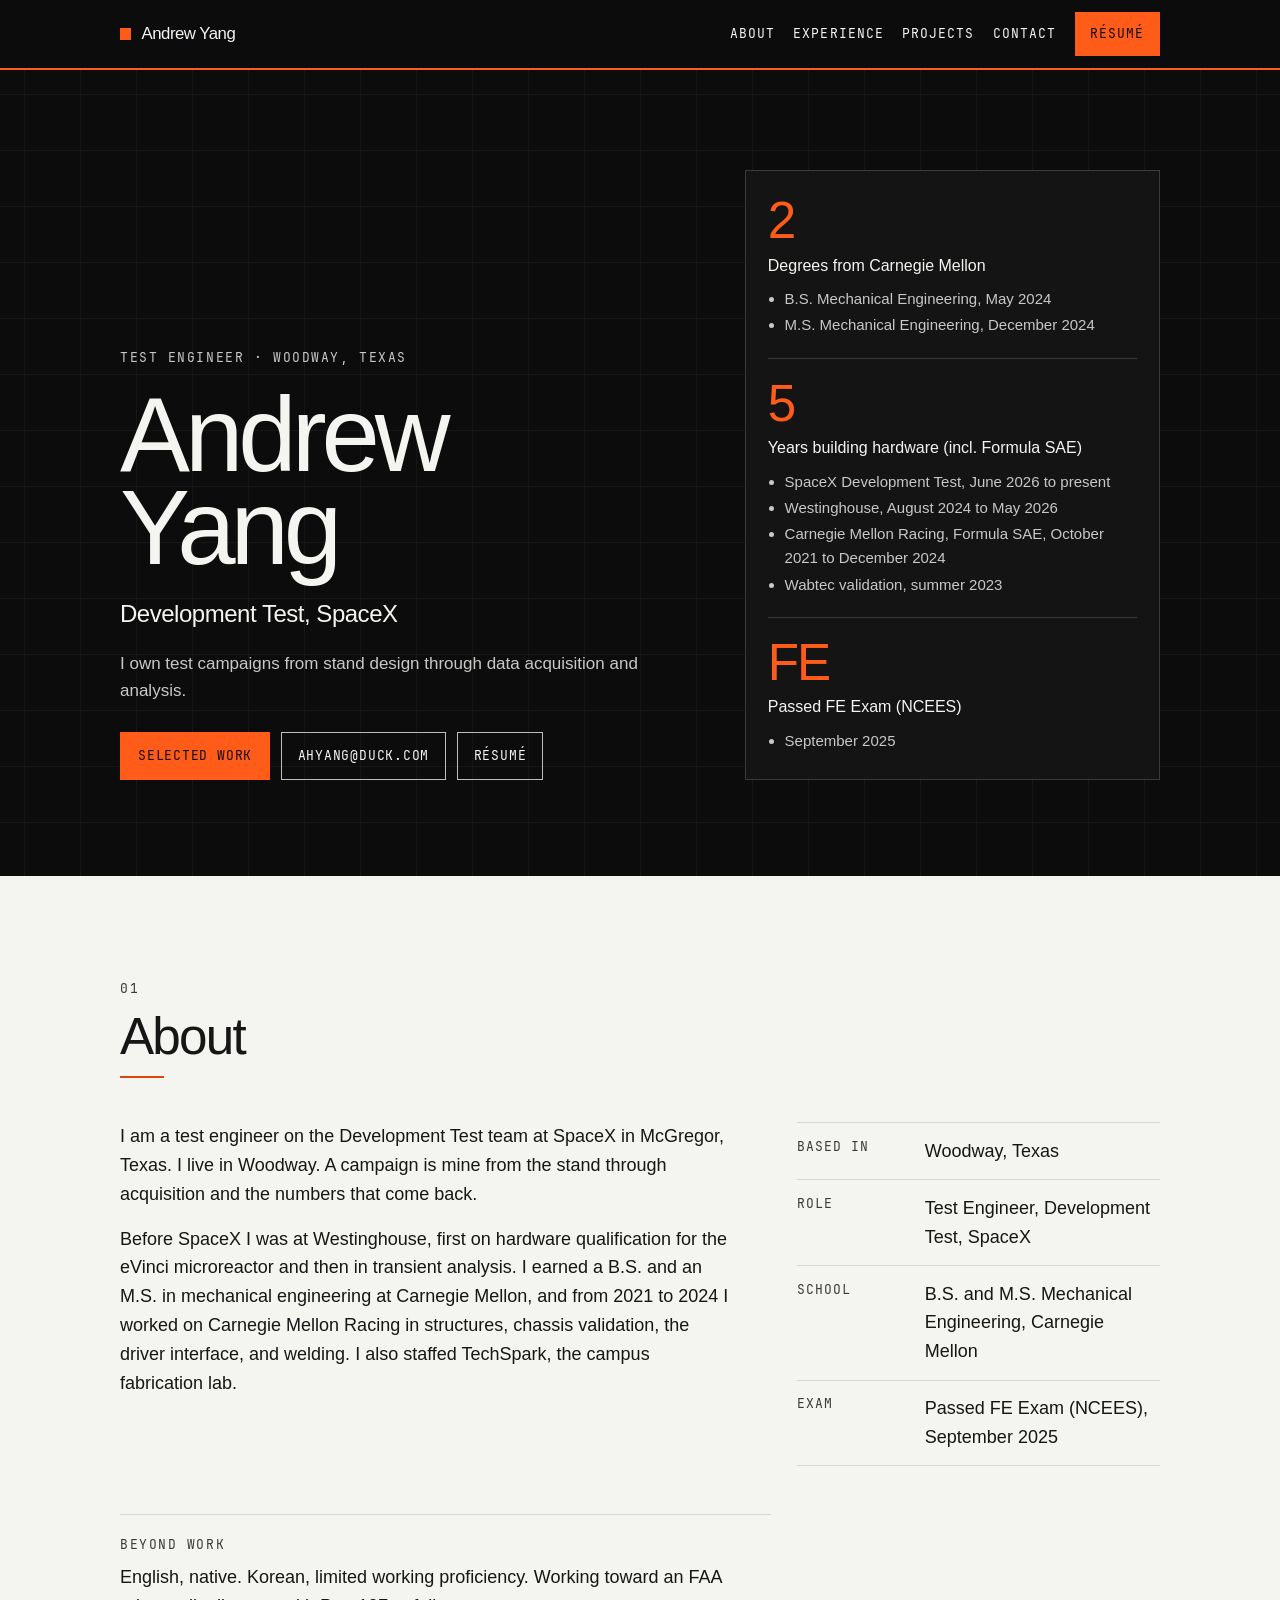
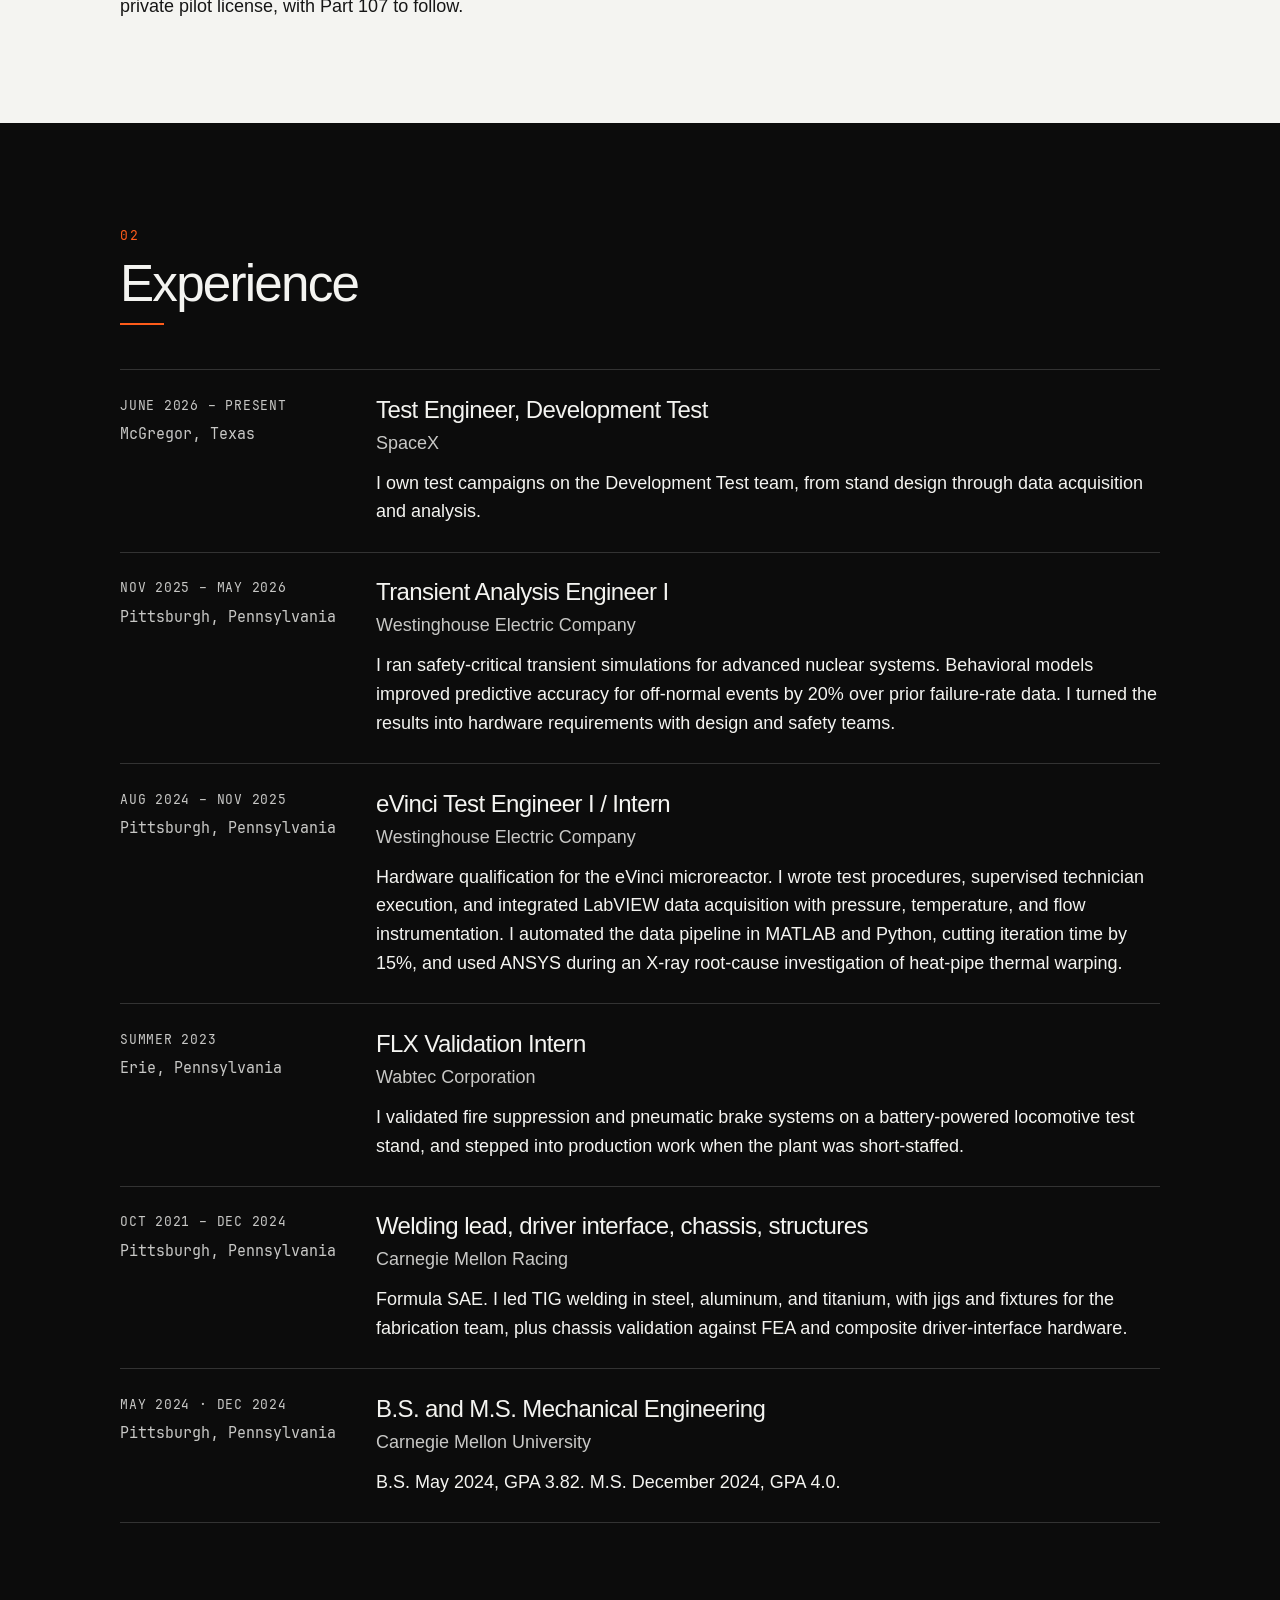
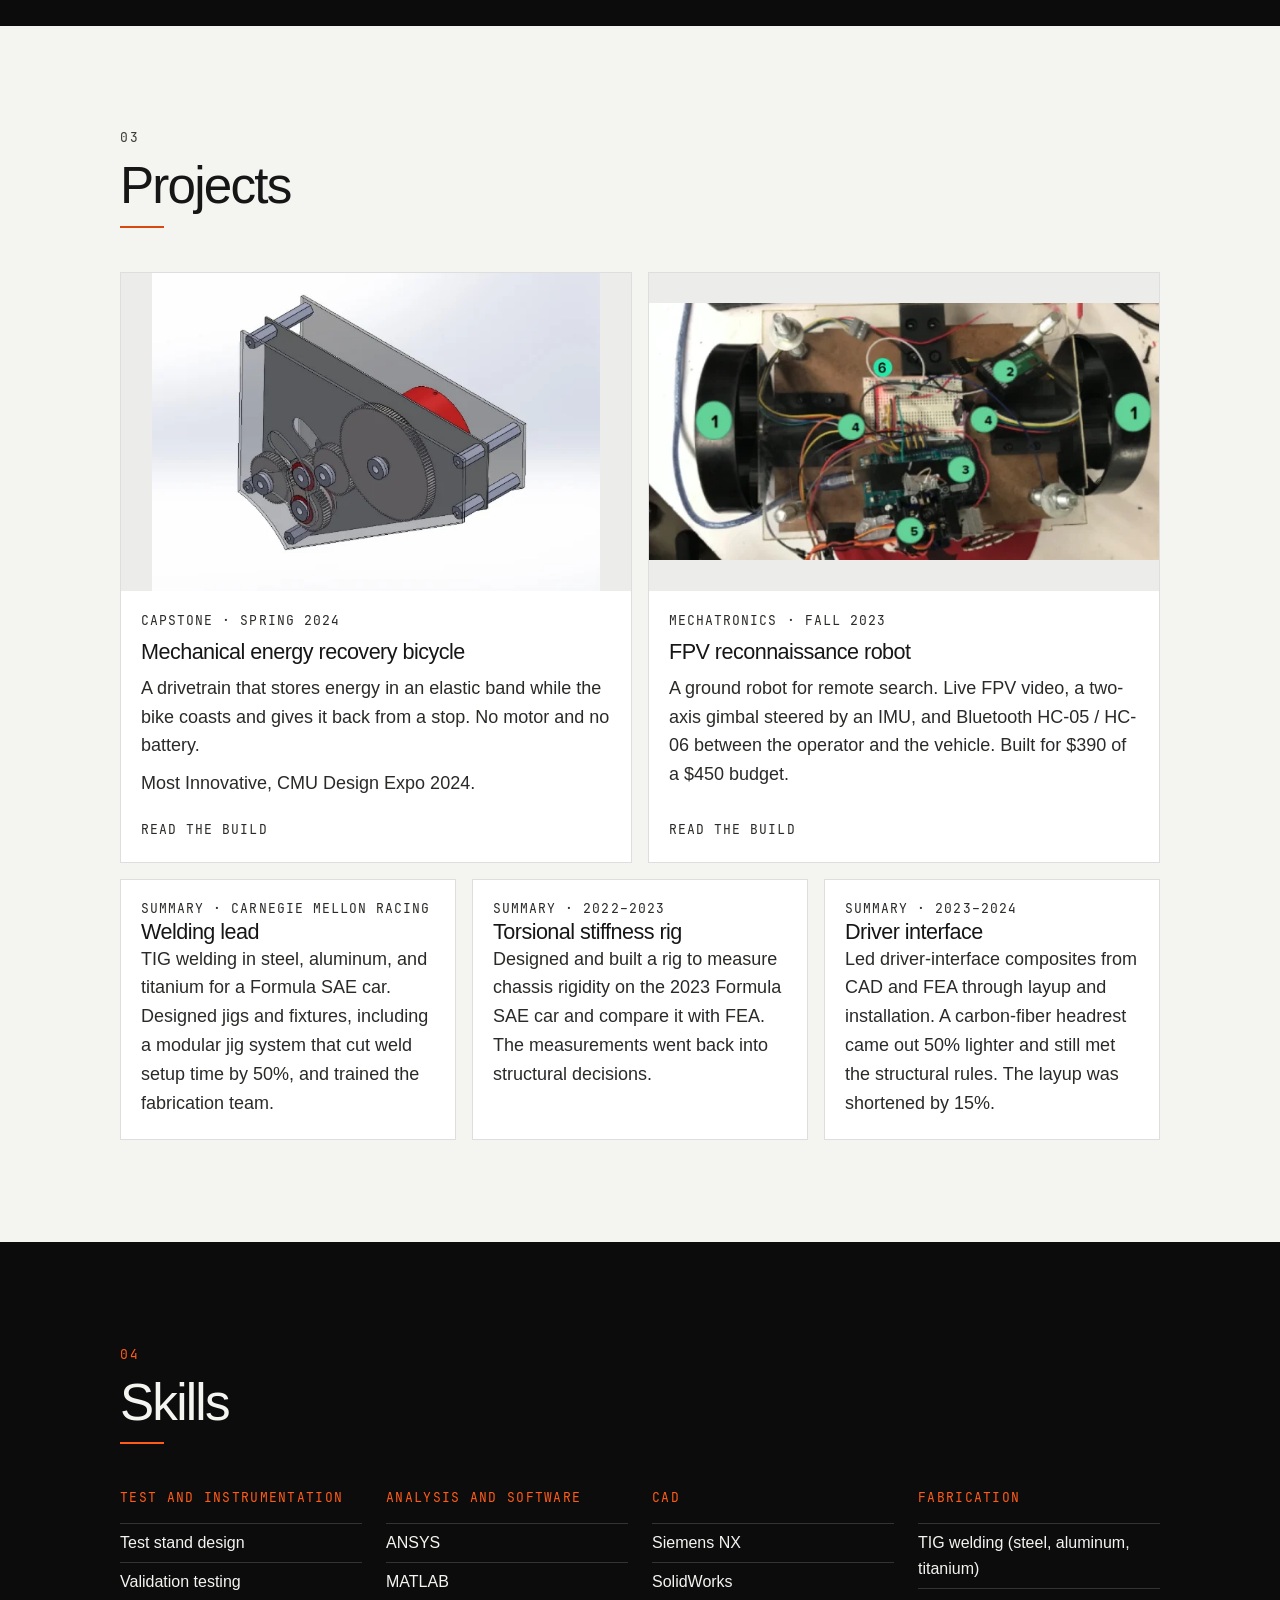
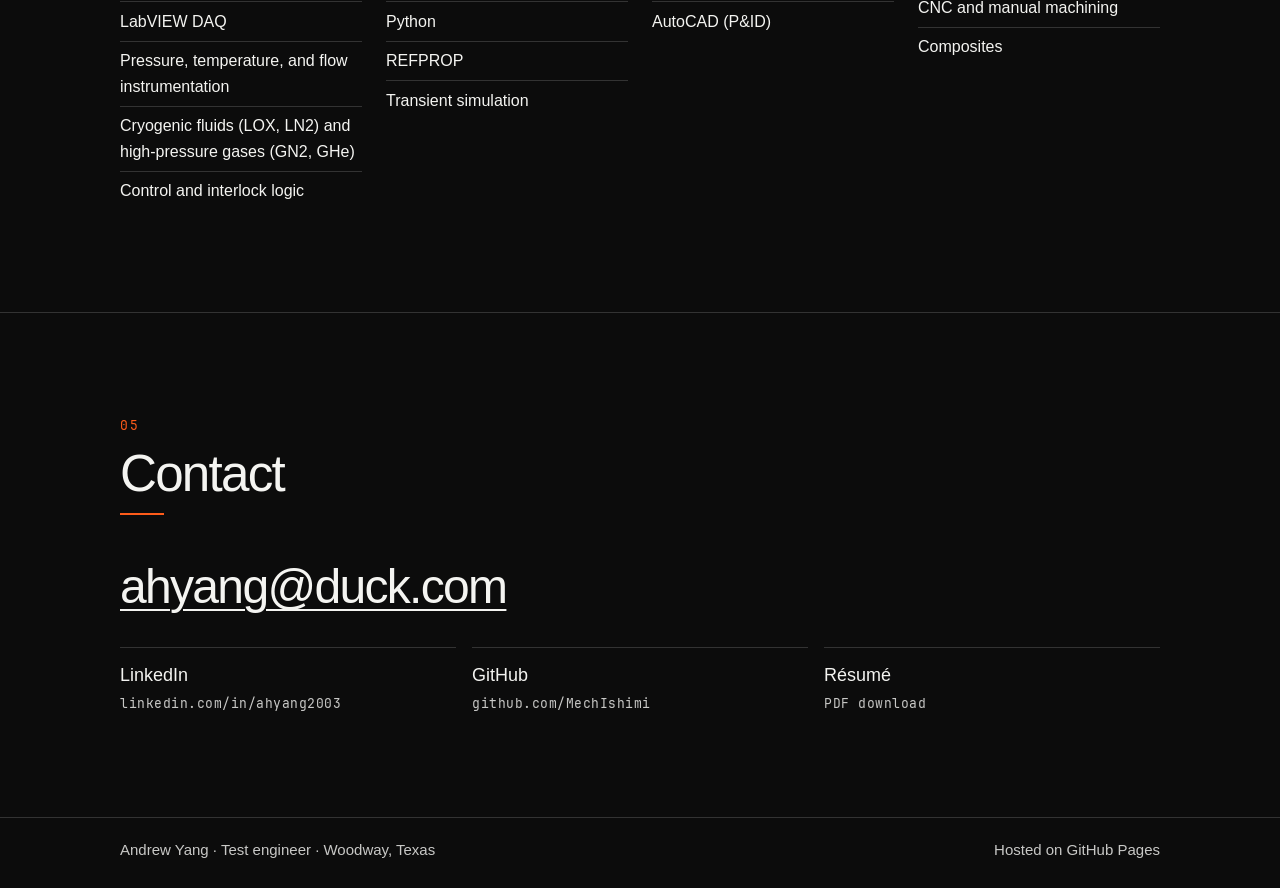
==== commit 4c63bdf3: "Keep page sections visible if scroll-reveal never runs. Only hide a block after script marks it, lea" ====
--- a/index.html
+++ b/index.html
@@ -95,11 +95,11 @@
           </div>
           <div class="stat">
             <p class="stat-num"><span class="count" data-to="5">5</span></p>
-            <p class="stat-label">Years on hardware, since 2021</p>
+            <p class="stat-label">Years building hardware (incl. Formula SAE)</p>
             <ul>
               <li>SpaceX Development Test, June 2026 to present</li>
               <li>Westinghouse, August 2024 to May 2026</li>
-              <li>Carnegie Mellon Racing, October 2021 to December 2024</li>
+              <li>Carnegie Mellon Racing, Formula SAE, October 2021 to December 2024</li>
               <li>Wabtec validation, summer 2023</li>
             </ul>
           </div>
--- a/css/site.css
+++ b/css/site.css
@@ -826,8 +826,9 @@
   .magnetic { transition: none; }
 }
 
+/* Hidden only after JS adds .wait, and only until .in. No JS means the copy stays visible. */
 @media (prefers-reduced-motion: no-preference) {
-  .reveal.wait {
+  .reveal.wait:not(.in) {
     opacity: 0;
     transform: translateY(16px);
   }
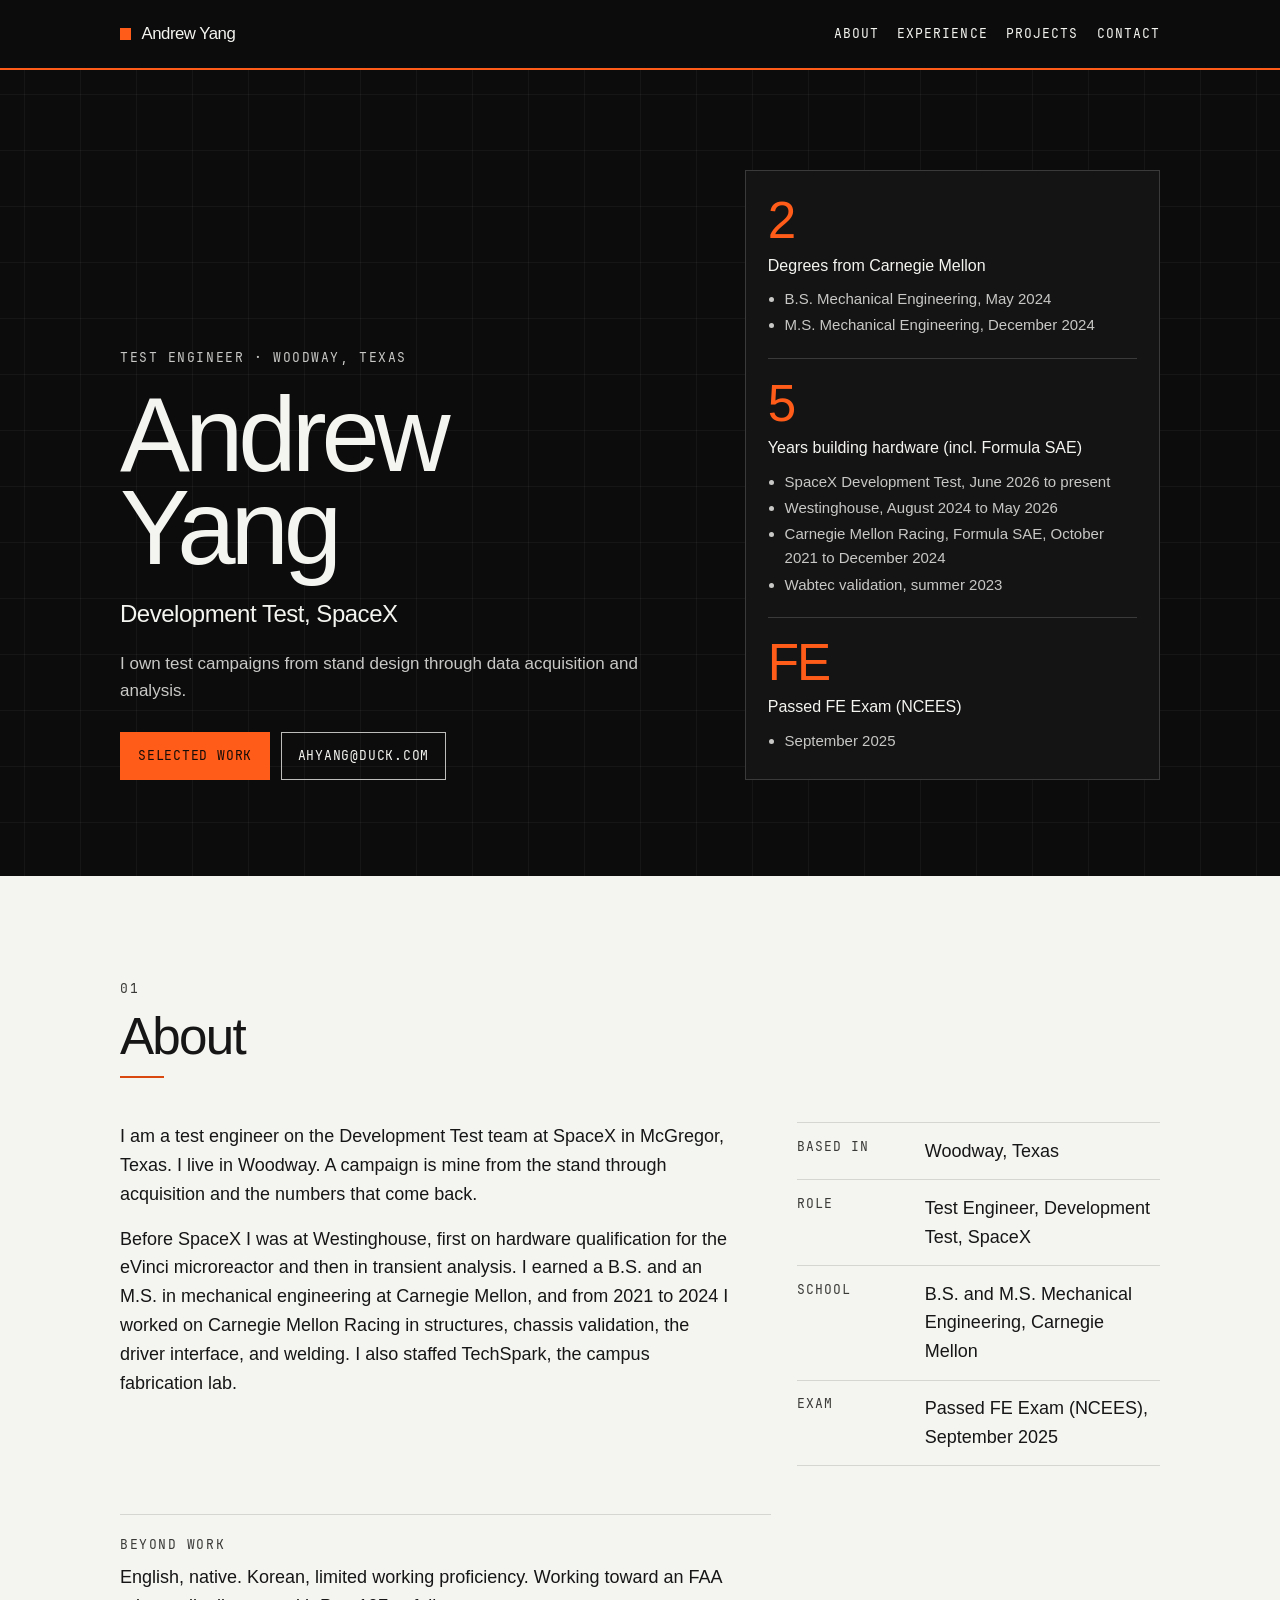
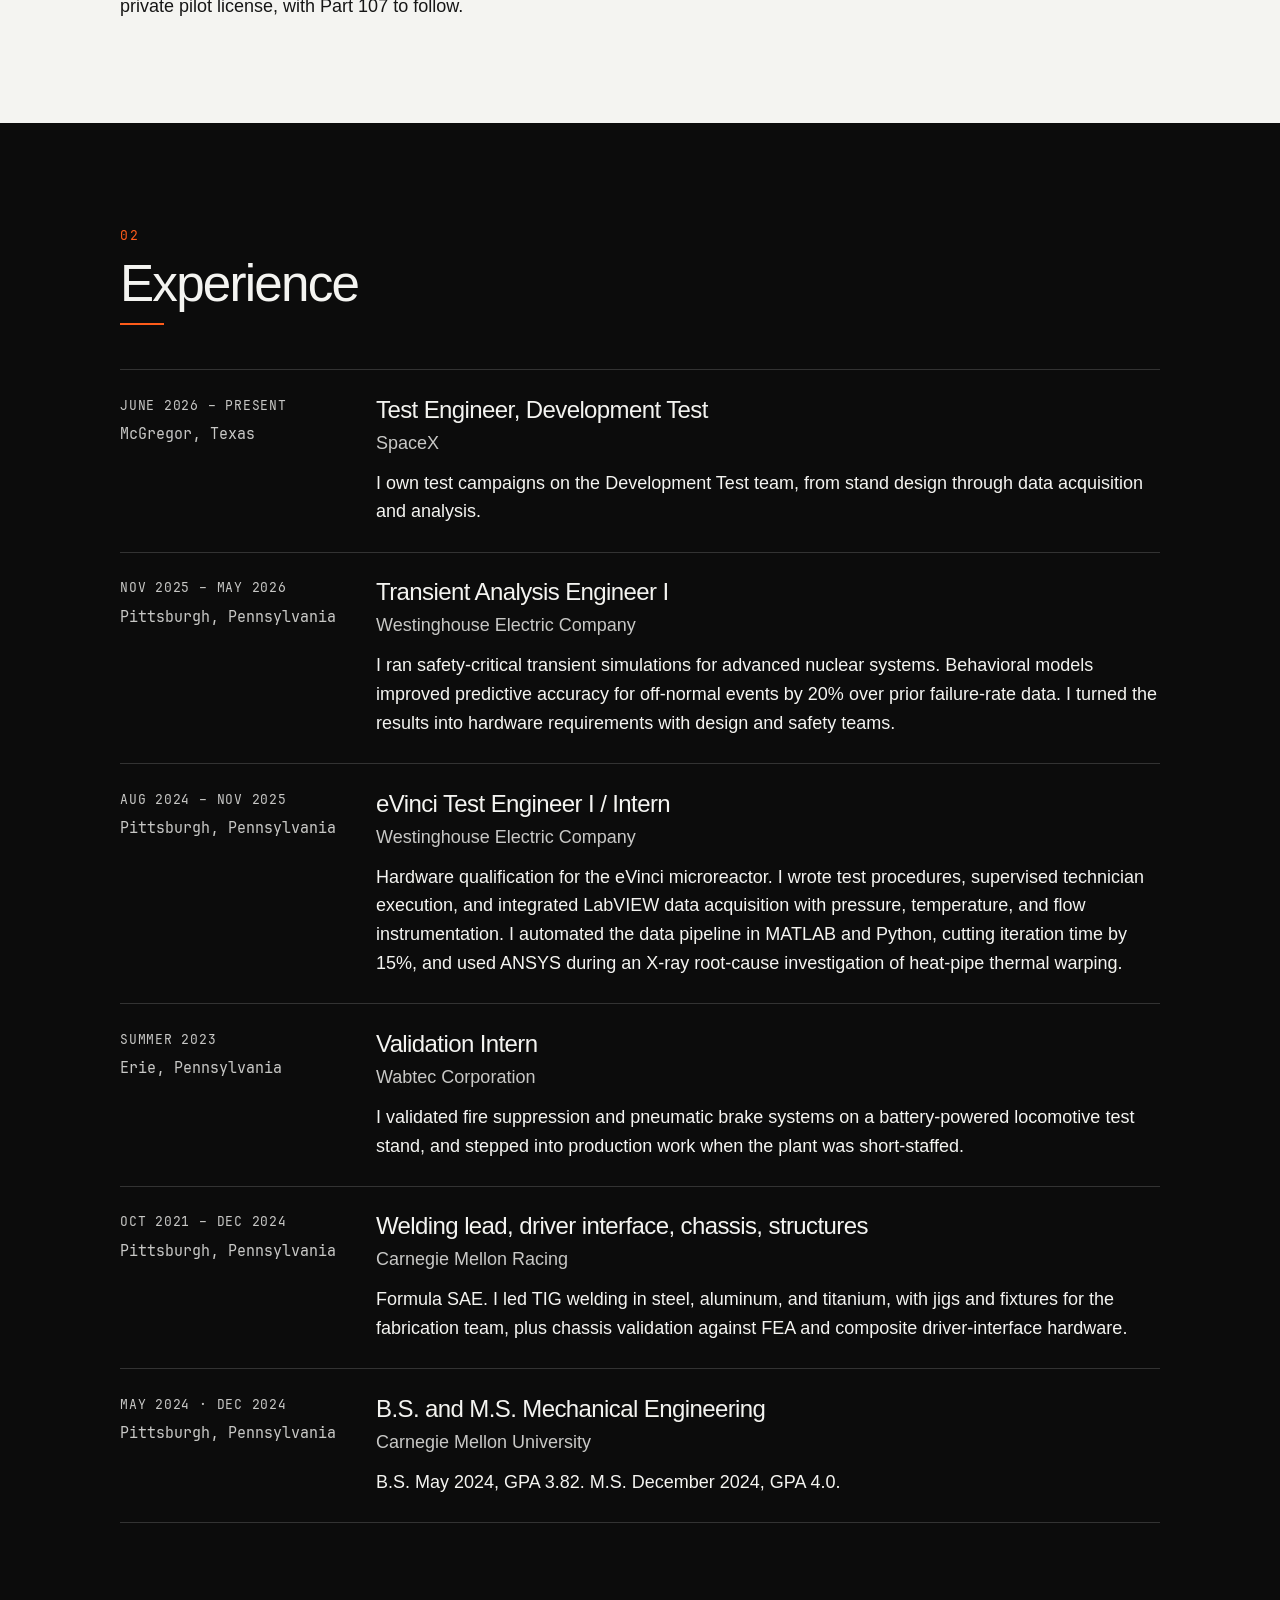
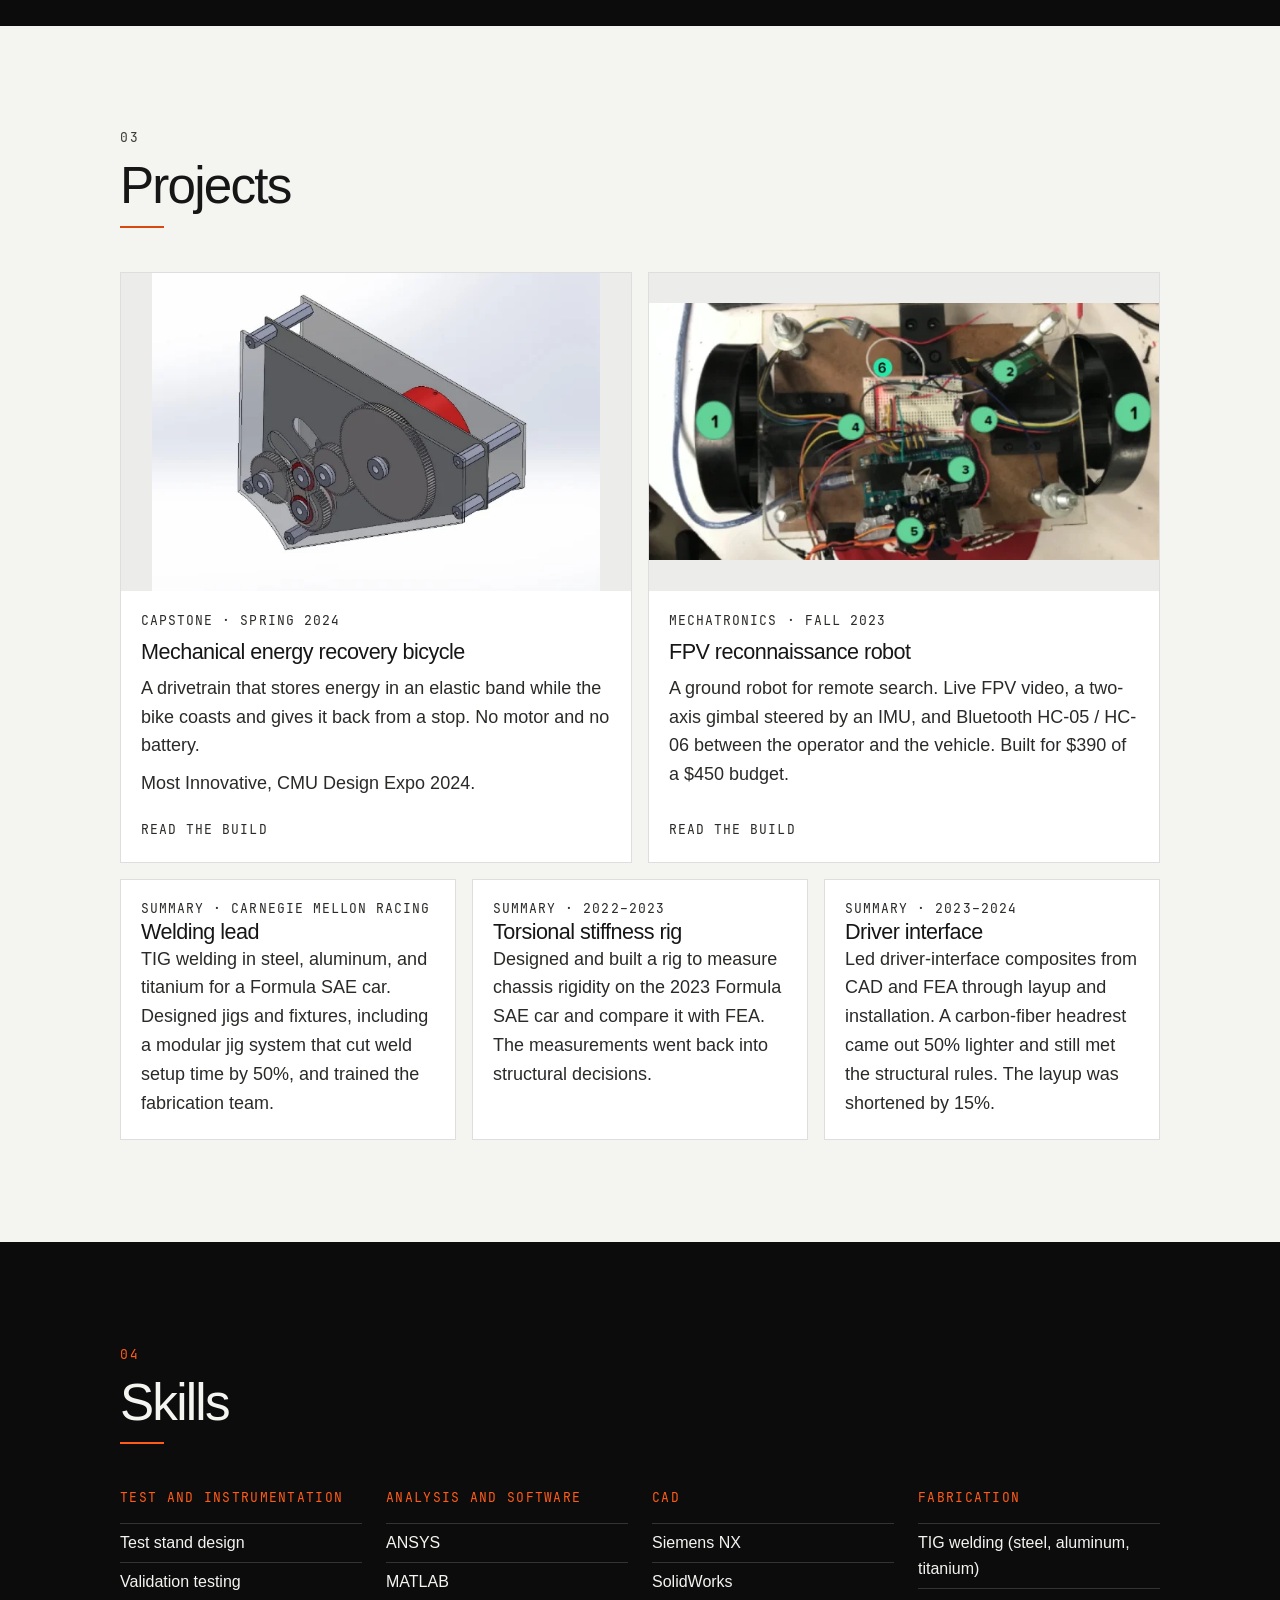
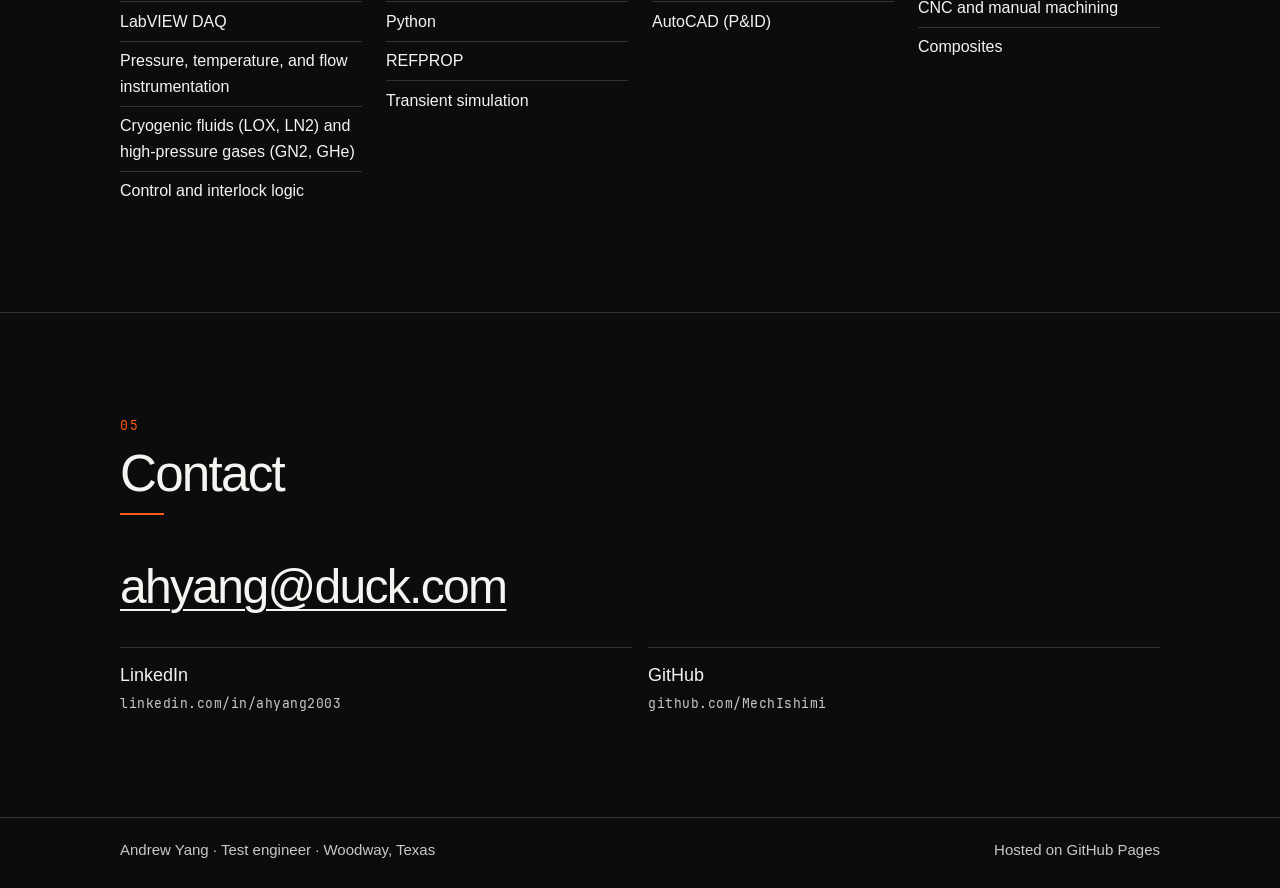
==== commit c03ce71b: "Remove the résumé download and rename the Wabtec role. Drop the PDF and every link to it so the phon" ====
--- a/index.html
+++ b/index.html
@@ -60,7 +60,6 @@
         <a href="#experience">Experience</a>
         <a href="#projects">Projects</a>
         <a href="#contact">Contact</a>
-        <a class="nav-resume" href="resume/Andrew_Yang_Resume_2026.pdf" download>Résumé</a>
       </nav>
     </div>
   </header>
@@ -81,7 +80,6 @@
           <div class="hero-actions">
             <a class="btn btn-primary magnetic" href="#projects">Selected work</a>
             <a class="btn btn-ghost" href="mailto:ahyang@duck.com">ahyang@duck.com</a>
-            <a class="btn btn-ghost" href="resume/Andrew_Yang_Resume_2026.pdf" download>Résumé</a>
           </div>
         </div>
         <aside class="stats" aria-label="At a glance">
@@ -193,7 +191,7 @@
               <p class="where">Erie, Pennsylvania</p>
             </div>
             <div>
-              <h3>FLX Validation Intern</h3>
+              <h3>Validation Intern</h3>
               <p class="org">Wabtec Corporation</p>
               <p>I validated fire suppression and pneumatic brake systems on a battery-powered locomotive test stand, and stepped into production work when the plant was short-staffed.</p>
             </div>
@@ -331,9 +329,6 @@
           <li>
             <a href="https://github.com/MechIshimi" target="_blank" rel="noopener noreferrer">GitHub<span>github.com/MechIshimi</span></a>
           </li>
-          <li>
-            <a href="resume/Andrew_Yang_Resume_2026.pdf" download>Résumé<span>PDF download</span></a>
-          </li>
         </ul>
       </div>
     </section>
--- a/css/site.css
+++ b/css/site.css
@@ -175,16 +175,6 @@
 
 .site-nav a:hover { text-decoration: underline; text-underline-offset: 0.25em; }
 
-.site-nav a.nav-resume {
-  background: var(--accent);
-  color: var(--accent-ink);
-  border: 2px solid var(--accent);
-  padding: 0 0.85rem;
-  text-decoration: none;
-}
-
-.nav-resume:hover { text-decoration: none; }
-
 .wrap {
   width: min(var(--max), 100%);
   margin: 0 auto;
@@ -586,7 +576,7 @@
 .contact-list {
   list-style: none;
   display: grid;
-  grid-template-columns: repeat(3, minmax(0, 1fr));
+  grid-template-columns: repeat(2, minmax(0, 1fr));
   gap: 1rem;
   margin-top: 2rem;
 }
@@ -805,8 +795,6 @@
 
   .site-nav a { width: 100%; }
 
-  .nav-resume { justify-content: center; margin-top: 0.35rem; }
-
   .header-inner { flex-wrap: wrap; }
 }
 
@@ -842,6 +830,5 @@
 
 @media (forced-colors: active) {
   .btn-primary,
-  .nav-resume,
   .mark { border: 1px solid ButtonText; }
 }
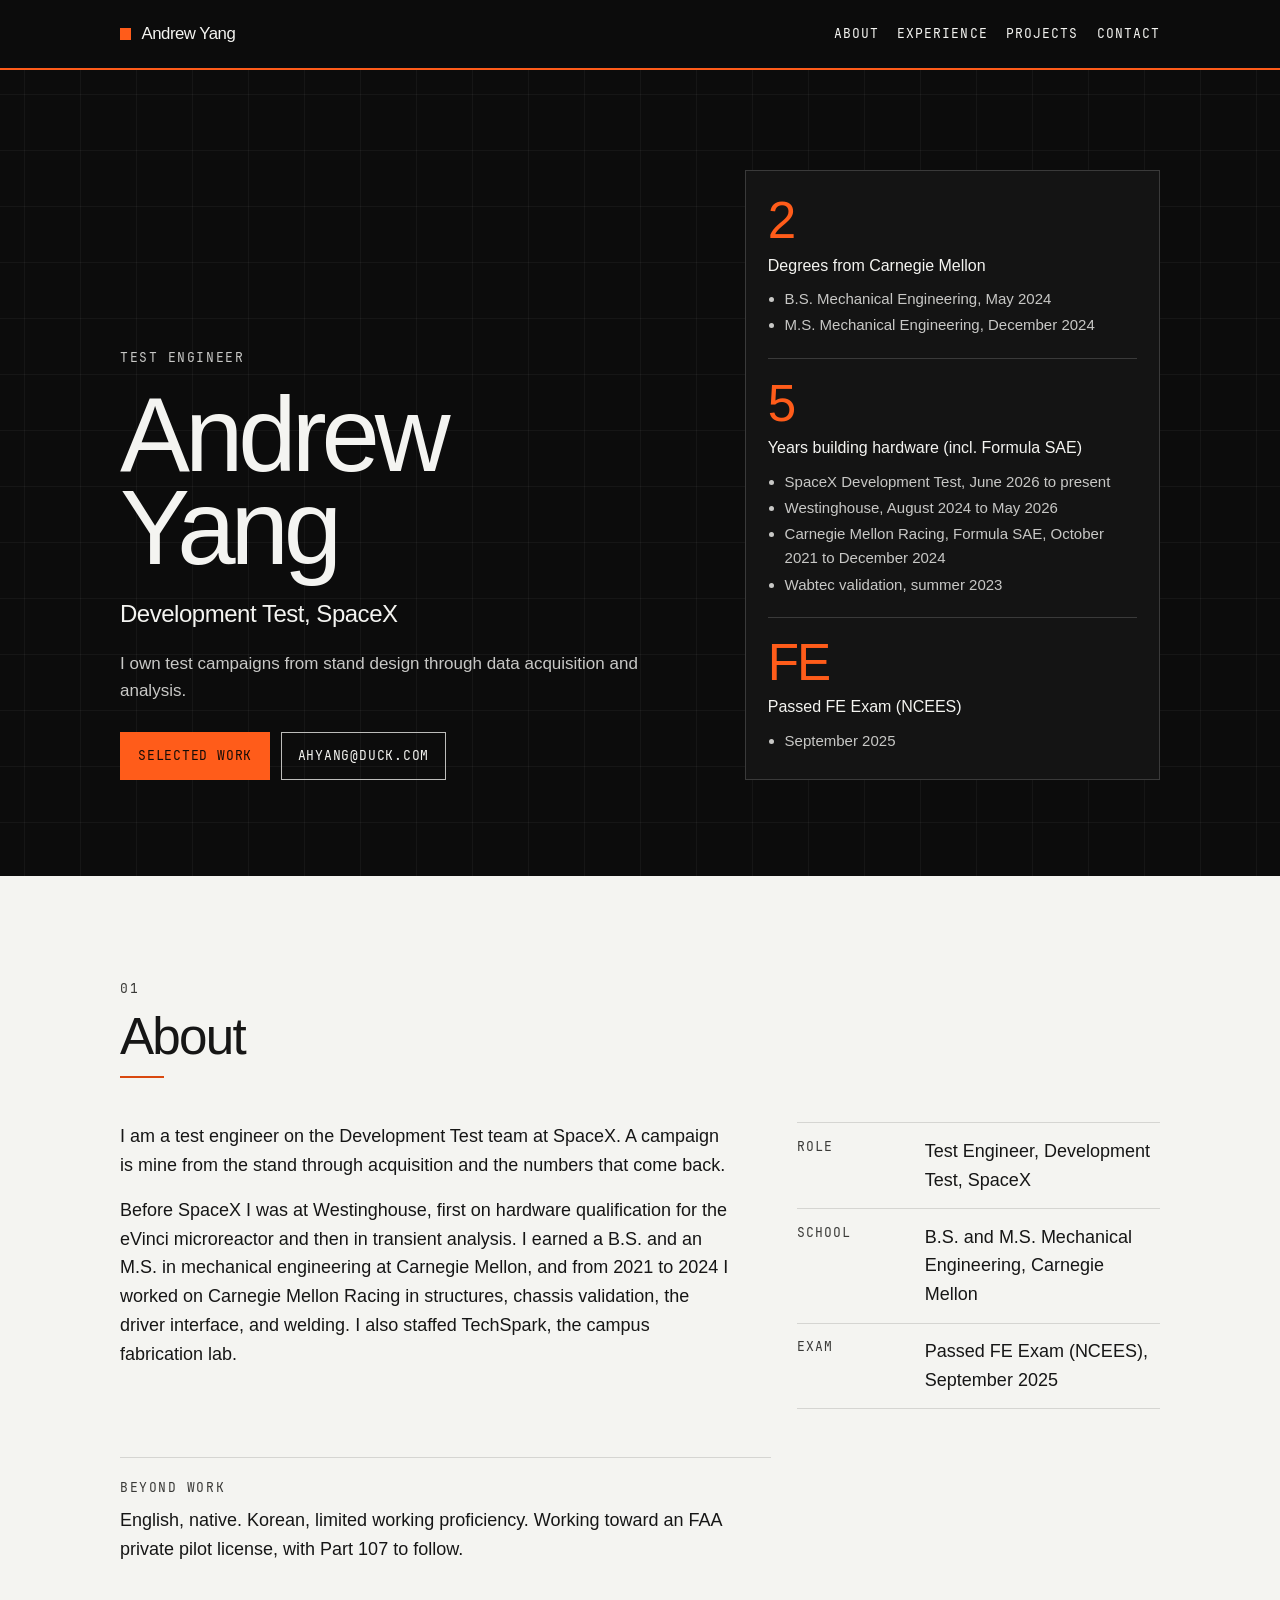
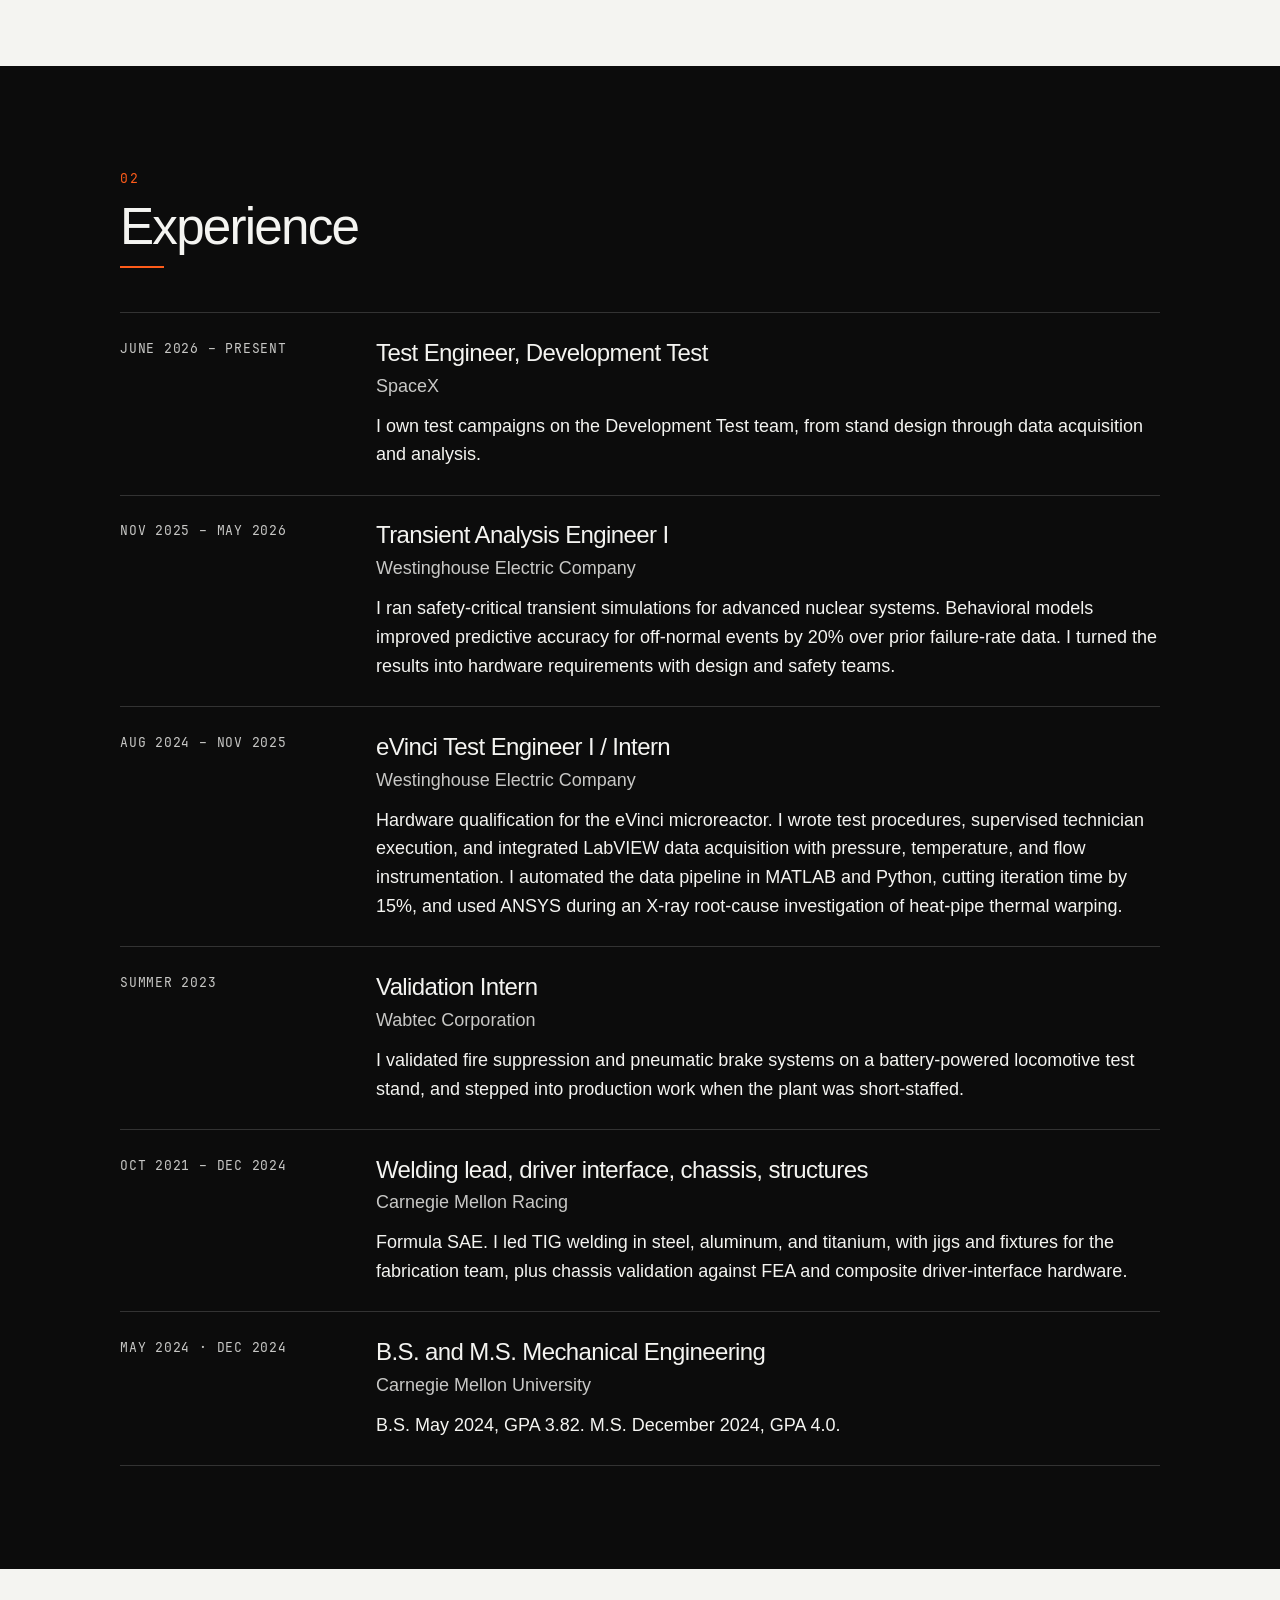
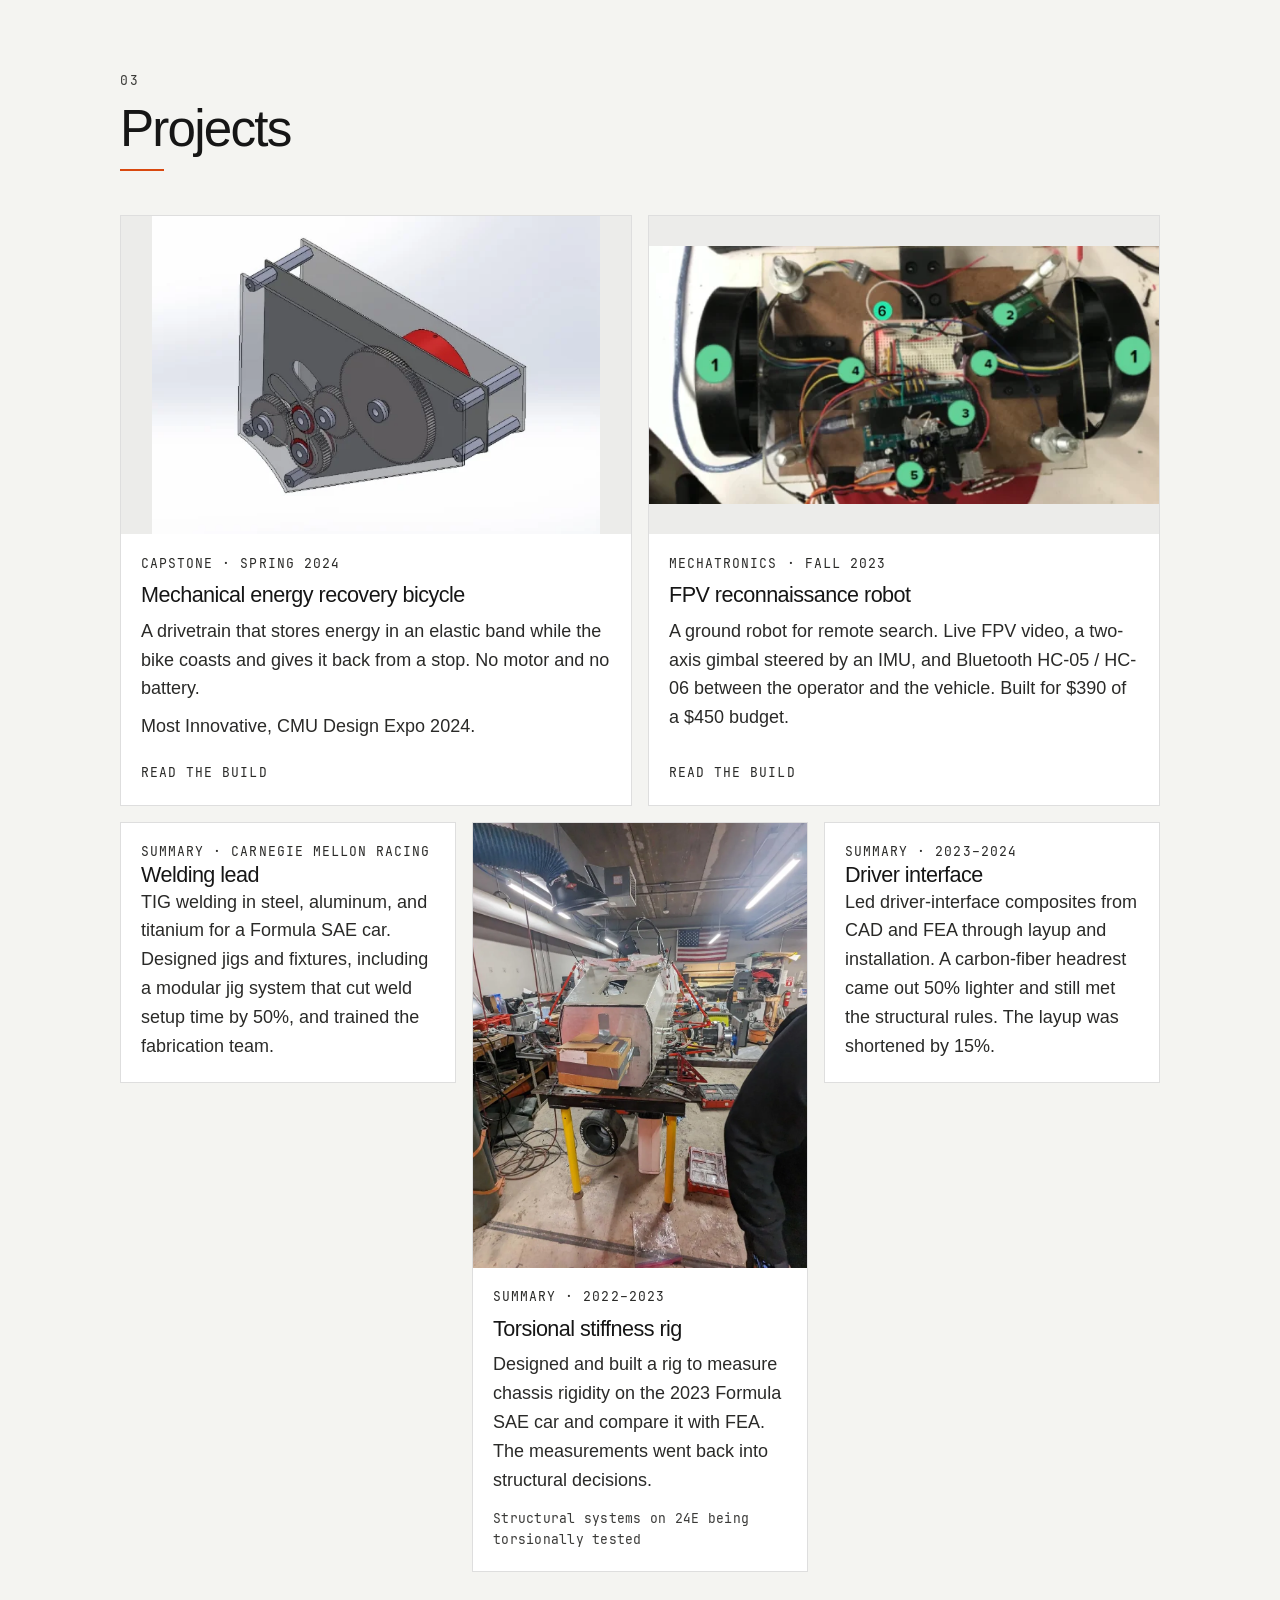
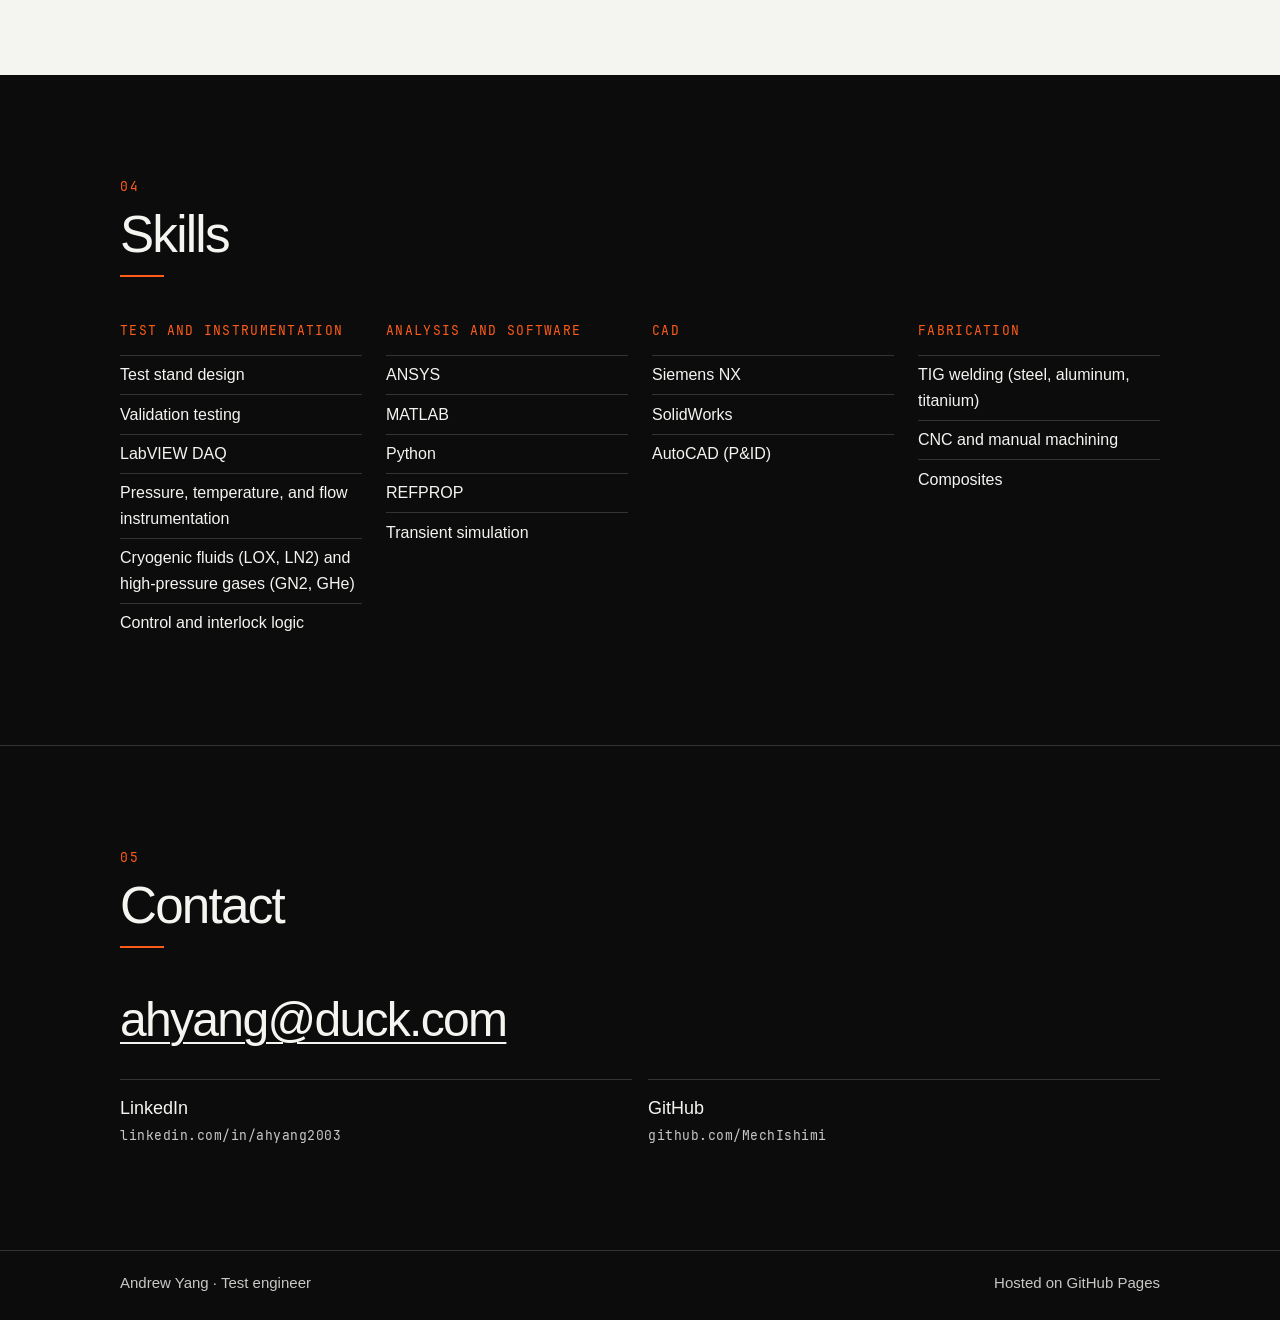
==== commit 2a0ba156: "Remove location details and add the torsional stiffness rig photo. City and state are gone from the " ====
--- a/index.html
+++ b/index.html
@@ -4,12 +4,12 @@
   <meta charset="utf-8">
   <meta name="viewport" content="width=device-width, initial-scale=1">
   <title>Andrew Yang — Test Engineer</title>
-  <meta name="description" content="Andrew Yang is a test engineer on SpaceX’s Development Test team. He owns campaigns from stand design through data acquisition and analysis. Based in Woodway, Texas.">
+  <meta name="description" content="Andrew Yang is a test engineer on SpaceX’s Development Test team. He owns campaigns from stand design through data acquisition and analysis.">
   <meta name="author" content="Andrew Yang">
   <meta name="theme-color" content="#0c0c0c">
   <link rel="canonical" href="https://mechishimi.github.io/">
   <meta property="og:title" content="Andrew Yang — Test Engineer">
-  <meta property="og:description" content="Test engineer on SpaceX’s Development Test team. Stand design through data acquisition and analysis. Woodway, Texas.">
+  <meta property="og:description" content="Test engineer on SpaceX’s Development Test team. Stand design through data acquisition and analysis.">
   <meta property="og:type" content="website">
   <meta property="og:url" content="https://mechishimi.github.io/">
   <meta property="og:image" content="https://mechishimi.github.io/og.png">
@@ -17,7 +17,7 @@
   <meta property="og:image:height" content="630">
   <meta name="twitter:card" content="summary_large_image">
   <meta name="twitter:title" content="Andrew Yang — Test Engineer">
-  <meta name="twitter:description" content="Test engineer on SpaceX’s Development Test team. Stand design through data acquisition and analysis. Woodway, Texas.">
+  <meta name="twitter:description" content="Test engineer on SpaceX’s Development Test team. Stand design through data acquisition and analysis.">
   <meta name="twitter:image" content="https://mechishimi.github.io/og.png">
   <link rel="icon" href="favicon.svg" type="image/svg+xml">
   <link rel="icon" href="favicon-32.png" sizes="32x32" type="image/png">
@@ -35,12 +35,6 @@
     "worksFor": { "@type": "Organization", "name": "SpaceX" },
     "email": "mailto:ahyang@duck.com",
     "url": "https://mechishimi.github.io/",
-    "address": {
-      "@type": "PostalAddress",
-      "addressLocality": "Woodway",
-      "addressRegion": "TX",
-      "addressCountry": "US"
-    },
     "alumniOf": { "@type": "CollegeOrUniversity", "name": "Carnegie Mellon University" },
     "sameAs": [
       "https://www.linkedin.com/in/ahyang2003/",
@@ -73,7 +67,7 @@
       </div>
       <div class="hero-inner">
         <div class="hero-copy">
-          <p class="eyebrow">Test engineer · Woodway, Texas</p>
+          <p class="eyebrow">Test engineer</p>
           <h1 id="hero-title">Andrew<br>Yang</h1>
           <p class="role">Development Test, SpaceX</p>
           <p class="lede">I own test campaigns from stand design through data acquisition and analysis.</p>
@@ -118,14 +112,10 @@
         <h2 class="sec-title">About</h2>
         <div class="about-grid">
           <div class="prose">
-            <p>I am a test engineer on the Development Test team at SpaceX in McGregor, Texas. I live in Woodway. A campaign is mine from the stand through acquisition and the numbers that come back.</p>
+            <p>I am a test engineer on the Development Test team at SpaceX. A campaign is mine from the stand through acquisition and the numbers that come back.</p>
             <p>Before SpaceX I was at Westinghouse, first on hardware qualification for the eVinci microreactor and then in transient analysis. I earned a B.S. and an M.S. in mechanical engineering at Carnegie Mellon, and from 2021 to 2024 I worked on Carnegie Mellon Racing in structures, chassis validation, the driver interface, and welding. I also staffed TechSpark, the campus fabrication lab.</p>
           </div>
           <dl class="facts">
-            <div>
-              <dt>Based in</dt>
-              <dd>Woodway, Texas</dd>
-            </div>
             <div>
               <dt>Role</dt>
               <dd>Test Engineer, Development Test, SpaceX</dd>
@@ -155,7 +145,6 @@
           <article class="job">
             <div>
               <p class="when">June 2026 – present</p>
-              <p class="where">McGregor, Texas</p>
             </div>
             <div>
               <h3>Test Engineer, Development Test</h3>
@@ -166,7 +155,6 @@
           <article class="job">
             <div>
               <p class="when">Nov 2025 – May 2026</p>
-              <p class="where">Pittsburgh, Pennsylvania</p>
             </div>
             <div>
               <h3>Transient Analysis Engineer I</h3>
@@ -177,7 +165,6 @@
           <article class="job">
             <div>
               <p class="when">Aug 2024 – Nov 2025</p>
-              <p class="where">Pittsburgh, Pennsylvania</p>
             </div>
             <div>
               <h3>eVinci Test Engineer I / Intern</h3>
@@ -188,7 +175,6 @@
           <article class="job">
             <div>
               <p class="when">Summer 2023</p>
-              <p class="where">Erie, Pennsylvania</p>
             </div>
             <div>
               <h3>Validation Intern</h3>
@@ -199,7 +185,6 @@
           <article class="job">
             <div>
               <p class="when">Oct 2021 – Dec 2024</p>
-              <p class="where">Pittsburgh, Pennsylvania</p>
             </div>
             <div>
               <h3>Welding lead, driver interface, chassis, structures</h3>
@@ -210,7 +195,6 @@
           <article class="job">
             <div>
               <p class="when">May 2024 · Dec 2024</p>
-              <p class="where">Pittsburgh, Pennsylvania</p>
             </div>
             <div>
               <h3>B.S. and M.S. Mechanical Engineering</h3>
@@ -257,10 +241,16 @@
             <h3>Welding lead</h3>
             <p>TIG welding in steel, aluminum, and titanium for a Formula SAE car. Designed jigs and fixtures, including a modular jig system that cut weld setup time by 50%, and trained the fabrication team.</p>
           </article>
-          <article class="card card-static">
-            <p class="kicker">Summary · 2022–2023</p>
-            <h3>Torsional stiffness rig</h3>
-            <p>Designed and built a rig to measure chassis rigidity on the 2023 Formula SAE car and compare it with FEA. The measurements went back into structural decisions.</p>
+          <article class="card card-shot">
+            <figure class="card-media card-media-photo">
+              <img src="images/torsion-rig.webp" width="963" height="1280" alt="Aluminum monocoque chassis tub mounted on a torsional stiffness rig" loading="lazy" decoding="async">
+            </figure>
+            <div class="card-body">
+              <p class="kicker">Summary · 2022–2023</p>
+              <h3>Torsional stiffness rig</h3>
+              <p>Designed and built a rig to measure chassis rigidity on the 2023 Formula SAE car and compare it with FEA. The measurements went back into structural decisions.</p>
+              <p class="shot-caption">Structural systems on 24E being torsionally tested</p>
+            </div>
           </article>
           <article class="card card-static">
             <p class="kicker">Summary · 2023–2024</p>
@@ -336,7 +326,7 @@
 
   <footer class="site-footer">
     <div class="footer-inner">
-      <p>Andrew Yang · Test engineer · Woodway, Texas</p>
+      <p>Andrew Yang · Test engineer</p>
       <p>Hosted on GitHub Pages</p>
     </div>
   </footer>
--- a/css/site.css
+++ b/css/site.css
@@ -433,16 +433,13 @@
 
 .job:last-child { border-bottom: 1px solid var(--line); }
 
-.when,
-.where {
+.when {
   font-family: var(--mono);
   font-size: 0.8125rem;
   letter-spacing: 0.06em;
   text-transform: uppercase;
   color: var(--muted);
 }
-
-.where { margin-top: 0.35rem; text-transform: none; letter-spacing: 0; font-size: 0.9375rem; }
 
 .job h3 {
   font-size: clamp(1.25rem, 2vw, 1.5rem);
@@ -467,6 +464,7 @@
 .summaries {
   grid-template-columns: 1fr 1fr 1fr;
   margin-top: 1rem;
+  align-items: start;
 }
 
 .card {
@@ -533,6 +531,24 @@
 }
 
 .card-static { padding: 1.2rem 1.25rem 1.35rem; }
+
+.card-shot { display: flex; flex-direction: column; }
+
+.card-media-photo {
+  margin: 0;
+  aspect-ratio: 3 / 4;
+  background: #141414;
+}
+
+.card-media-photo img { object-fit: cover; }
+
+.card .shot-caption {
+  margin-top: 0.35rem;
+  font-family: var(--mono);
+  font-size: 0.8125rem;
+  letter-spacing: 0.02em;
+  color: var(--ink-muted);
+}
 
 .card-static p + p { margin-top: 0.55rem; }
 
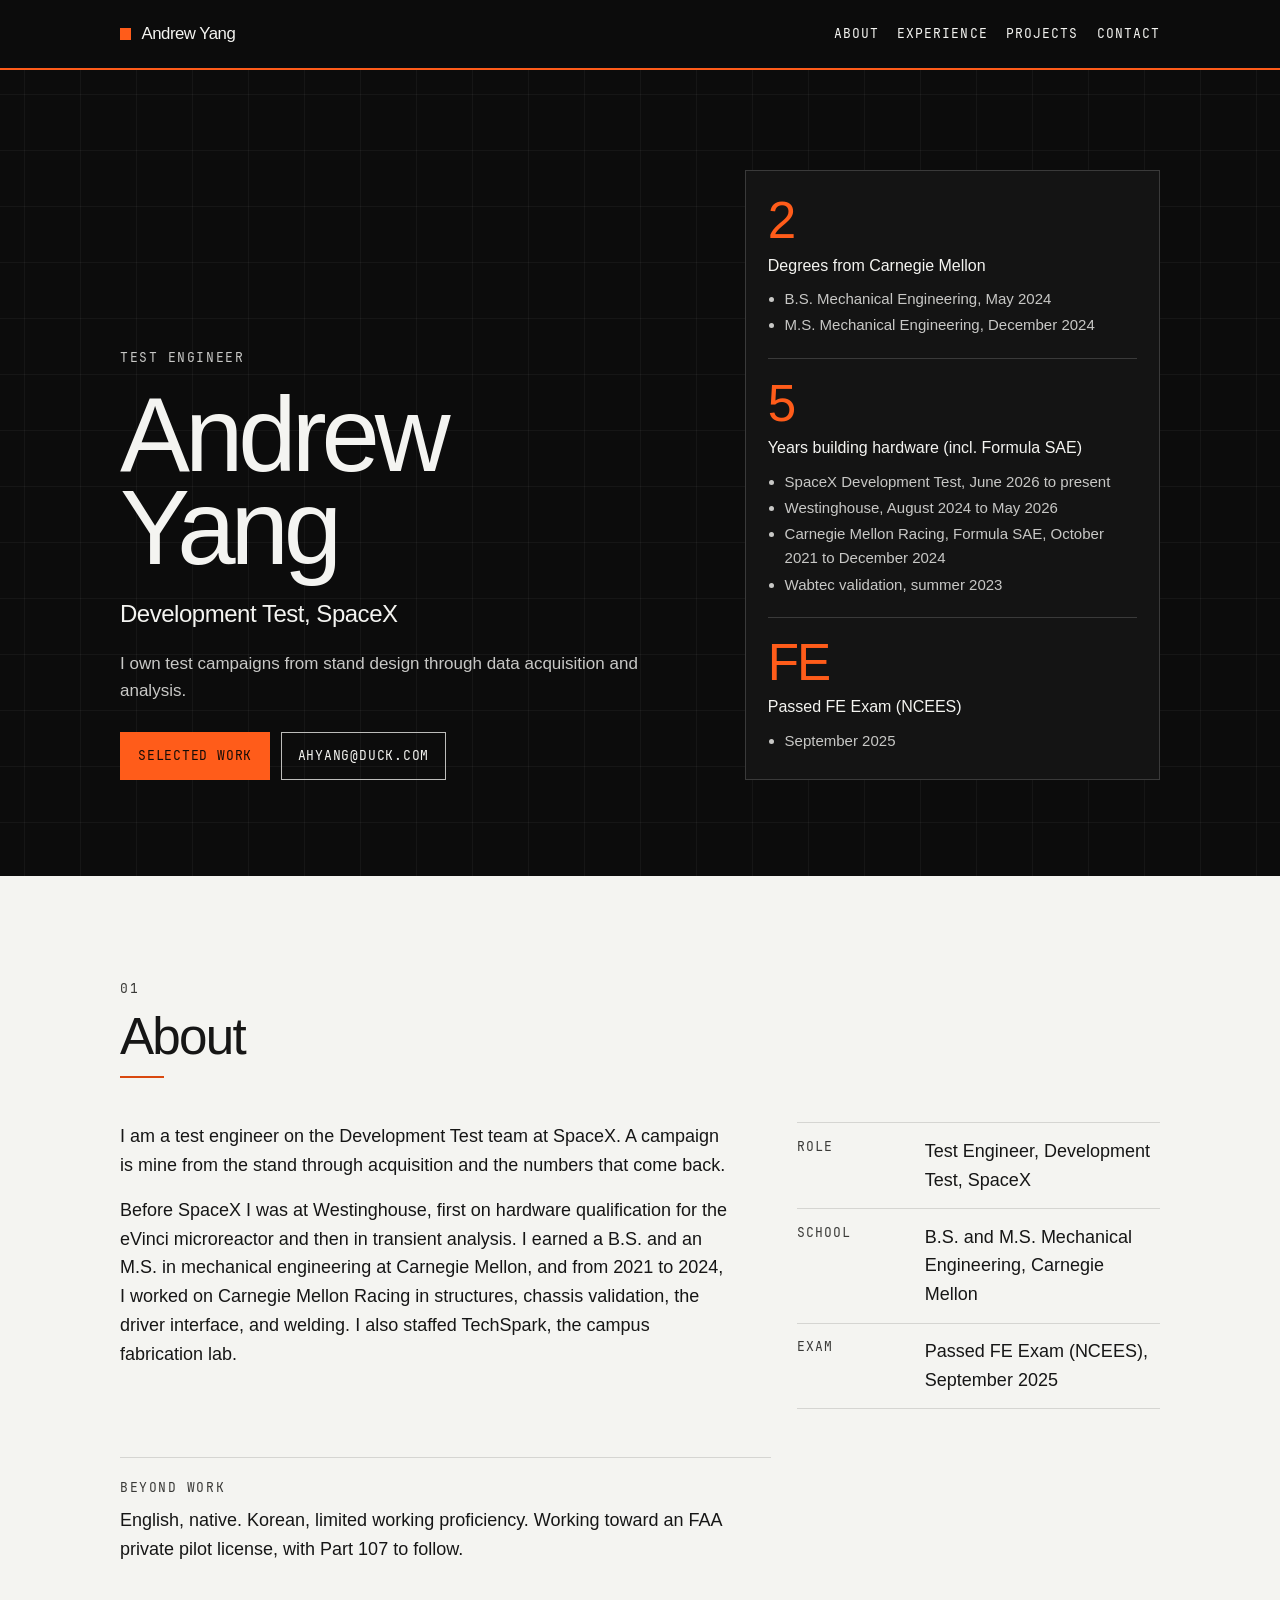
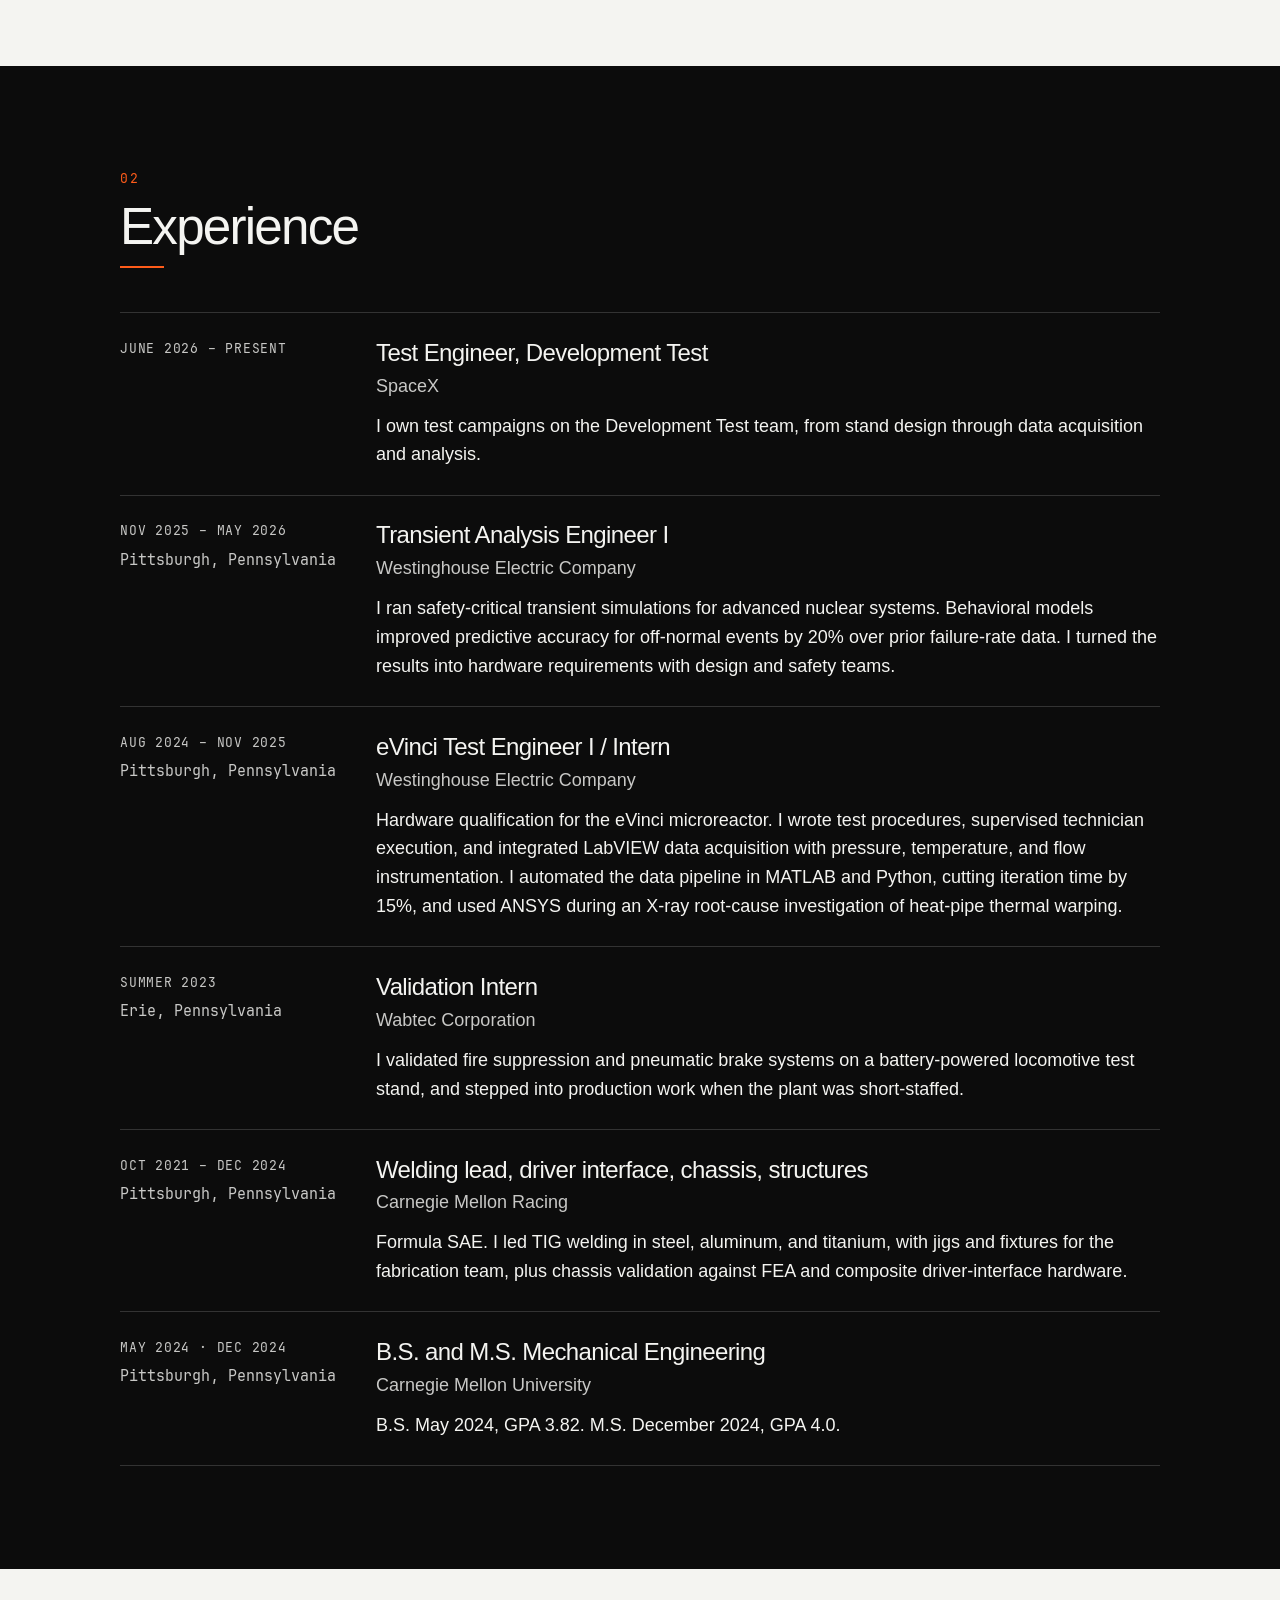
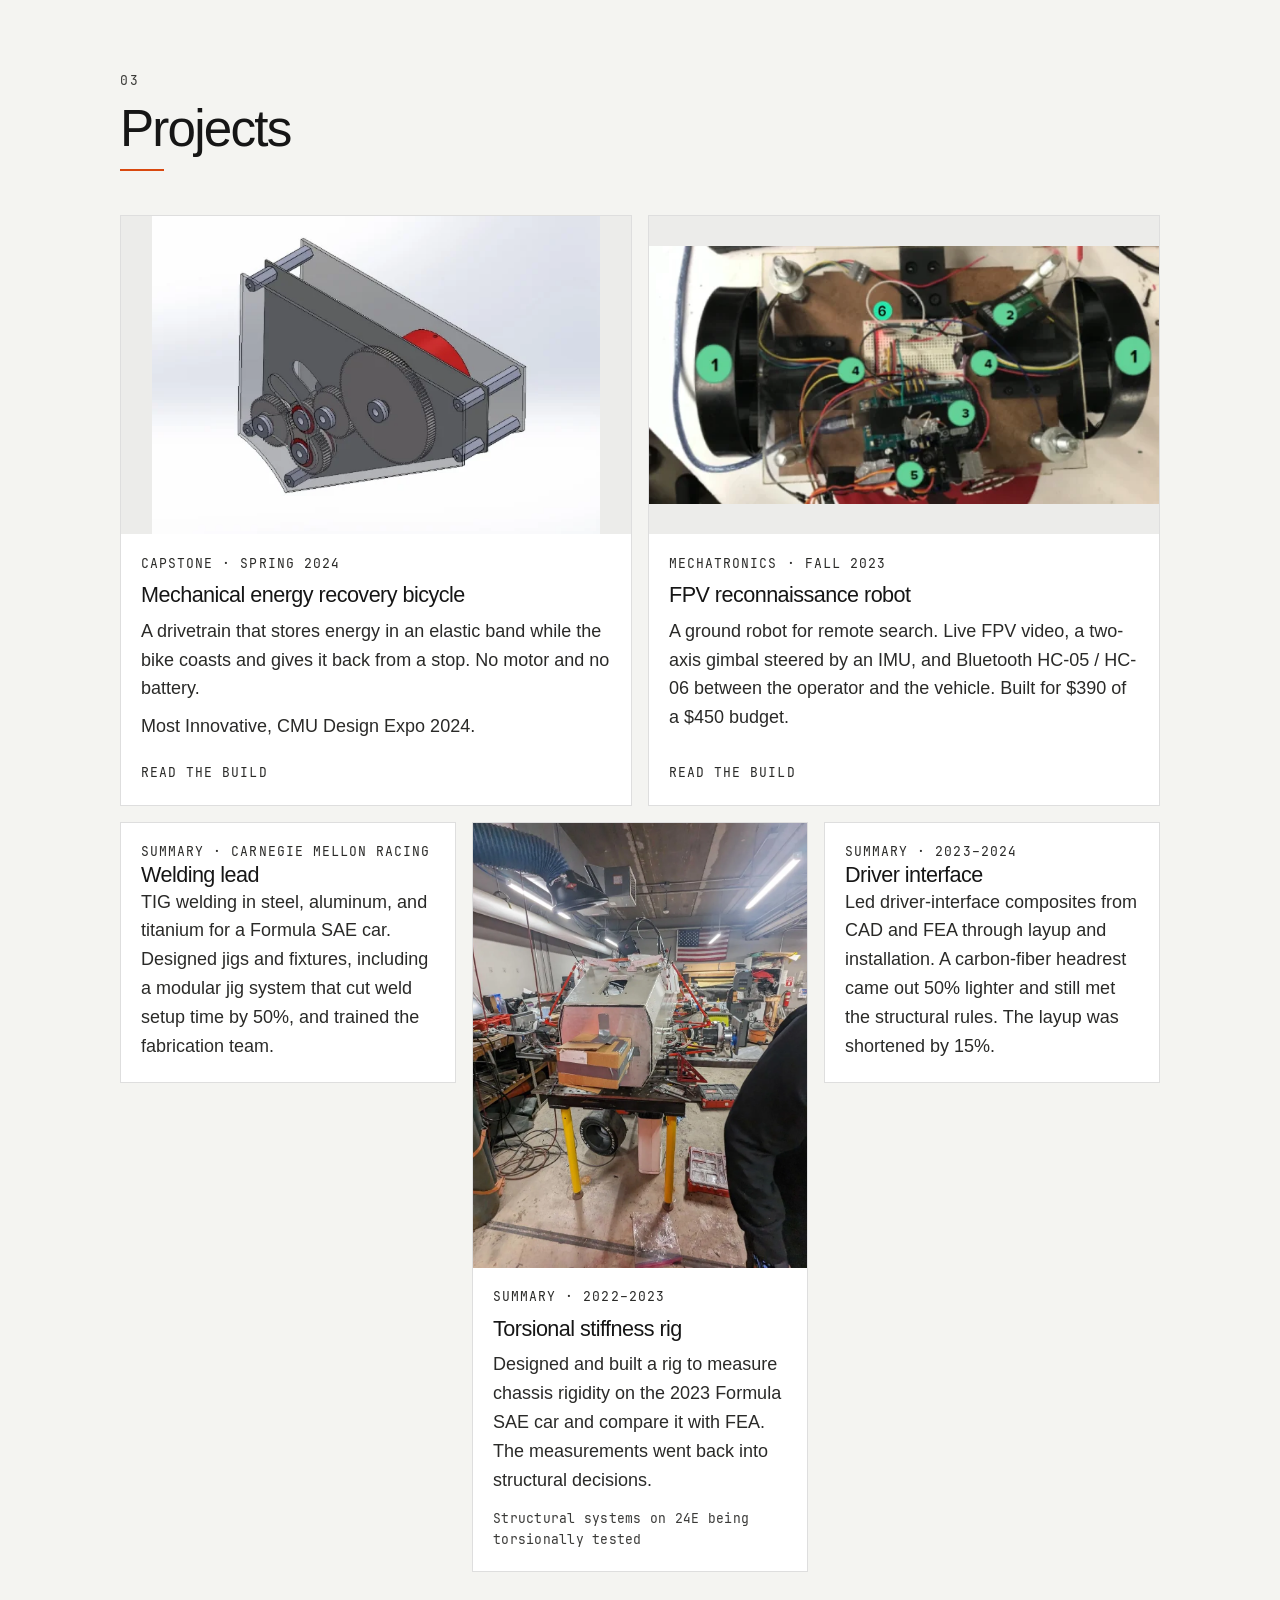
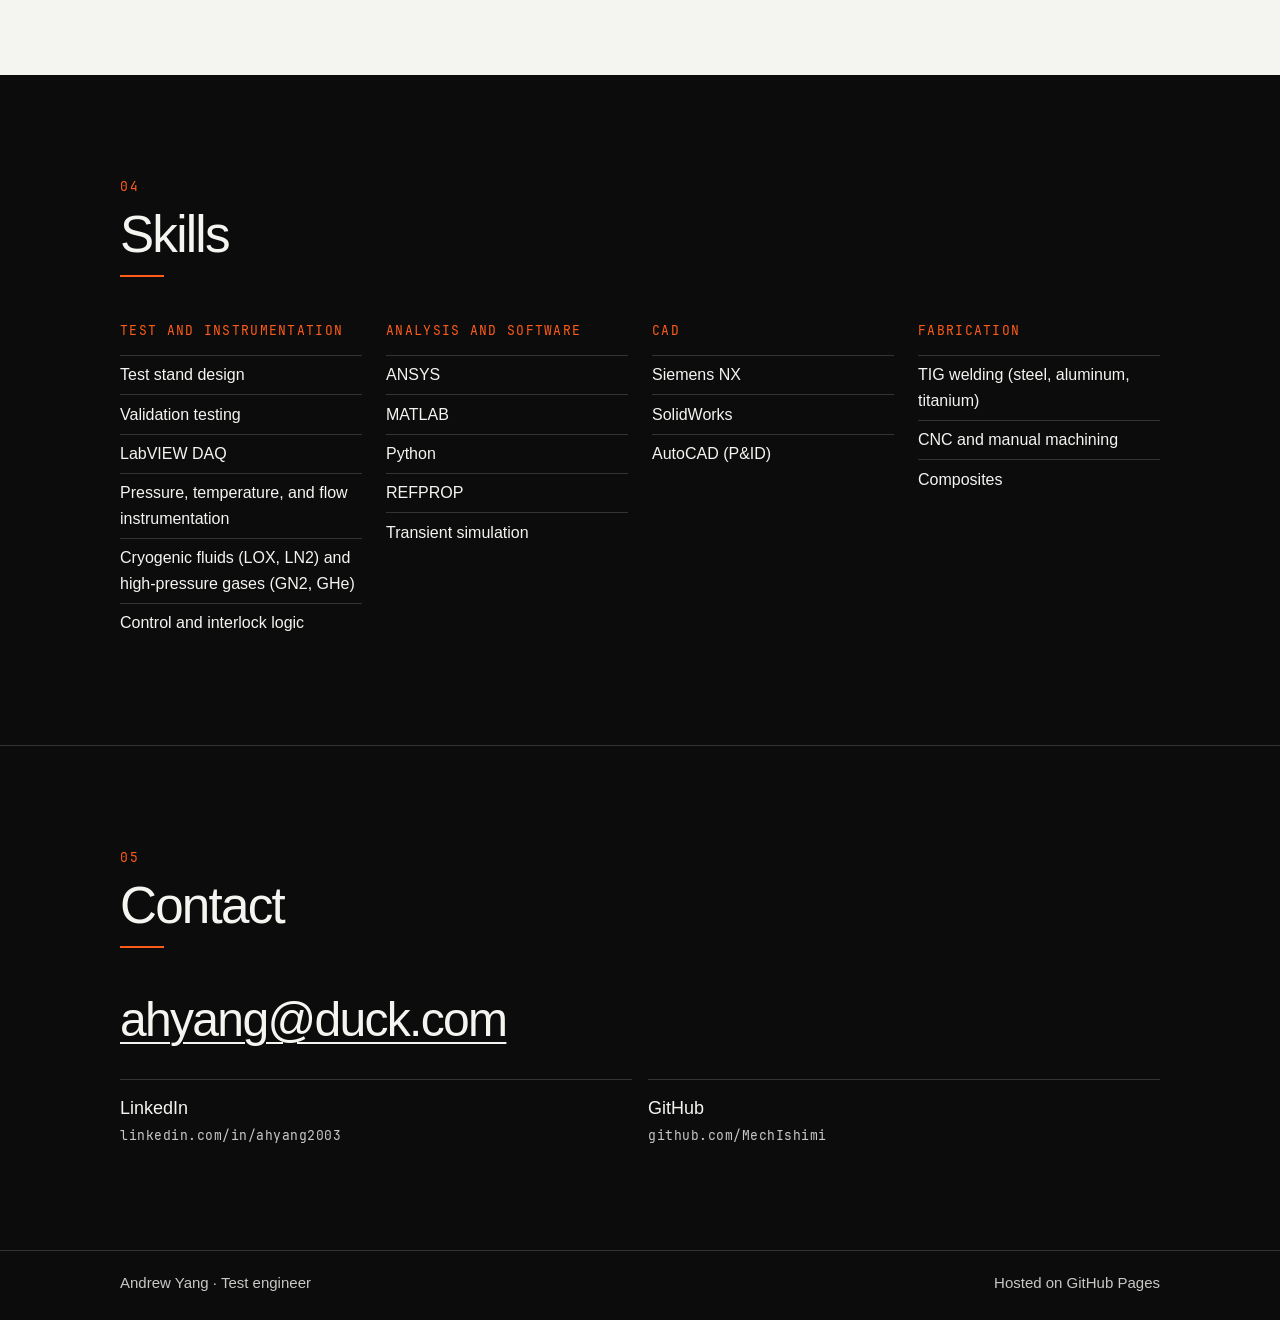
==== commit 877d1e70: "Restore locations on past roles and add the About comma. Pittsburgh and Erie stay on earlier jobs an" ====
--- a/index.html
+++ b/index.html
@@ -113,7 +113,7 @@
         <div class="about-grid">
           <div class="prose">
             <p>I am a test engineer on the Development Test team at SpaceX. A campaign is mine from the stand through acquisition and the numbers that come back.</p>
-            <p>Before SpaceX I was at Westinghouse, first on hardware qualification for the eVinci microreactor and then in transient analysis. I earned a B.S. and an M.S. in mechanical engineering at Carnegie Mellon, and from 2021 to 2024 I worked on Carnegie Mellon Racing in structures, chassis validation, the driver interface, and welding. I also staffed TechSpark, the campus fabrication lab.</p>
+            <p>Before SpaceX I was at Westinghouse, first on hardware qualification for the eVinci microreactor and then in transient analysis. I earned a B.S. and an M.S. in mechanical engineering at Carnegie Mellon, and from 2021 to 2024, I worked on Carnegie Mellon Racing in structures, chassis validation, the driver interface, and welding. I also staffed TechSpark, the campus fabrication lab.</p>
           </div>
           <dl class="facts">
             <div>
@@ -155,6 +155,7 @@
           <article class="job">
             <div>
               <p class="when">Nov 2025 – May 2026</p>
+              <p class="where">Pittsburgh, Pennsylvania</p>
             </div>
             <div>
               <h3>Transient Analysis Engineer I</h3>
@@ -165,6 +166,7 @@
           <article class="job">
             <div>
               <p class="when">Aug 2024 – Nov 2025</p>
+              <p class="where">Pittsburgh, Pennsylvania</p>
             </div>
             <div>
               <h3>eVinci Test Engineer I / Intern</h3>
@@ -175,6 +177,7 @@
           <article class="job">
             <div>
               <p class="when">Summer 2023</p>
+              <p class="where">Erie, Pennsylvania</p>
             </div>
             <div>
               <h3>Validation Intern</h3>
@@ -185,6 +188,7 @@
           <article class="job">
             <div>
               <p class="when">Oct 2021 – Dec 2024</p>
+              <p class="where">Pittsburgh, Pennsylvania</p>
             </div>
             <div>
               <h3>Welding lead, driver interface, chassis, structures</h3>
@@ -195,6 +199,7 @@
           <article class="job">
             <div>
               <p class="when">May 2024 · Dec 2024</p>
+              <p class="where">Pittsburgh, Pennsylvania</p>
             </div>
             <div>
               <h3>B.S. and M.S. Mechanical Engineering</h3>
--- a/css/site.css
+++ b/css/site.css
@@ -433,13 +433,16 @@
 
 .job:last-child { border-bottom: 1px solid var(--line); }
 
-.when {
+.when,
+.where {
   font-family: var(--mono);
   font-size: 0.8125rem;
   letter-spacing: 0.06em;
   text-transform: uppercase;
   color: var(--muted);
 }
+
+.where { margin-top: 0.35rem; text-transform: none; letter-spacing: 0; font-size: 0.9375rem; }
 
 .job h3 {
   font-size: clamp(1.25rem, 2vw, 1.5rem);
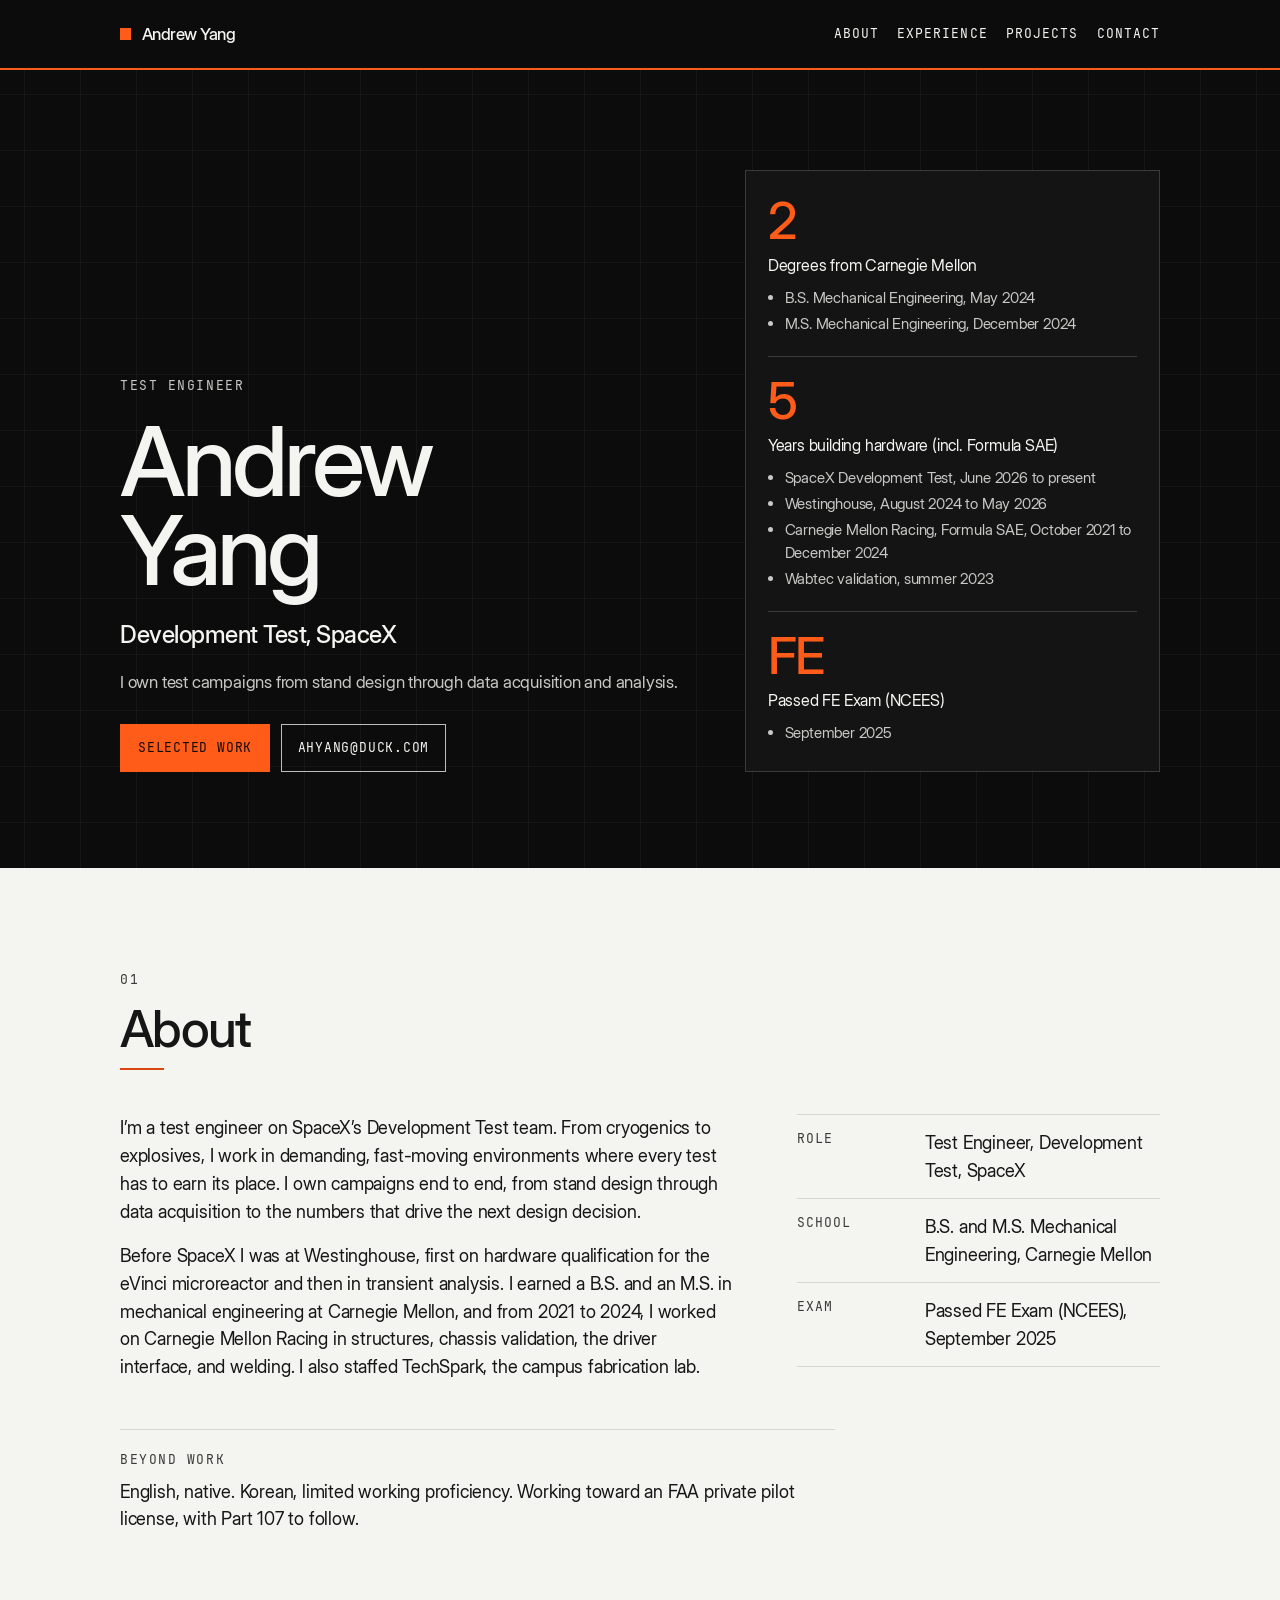
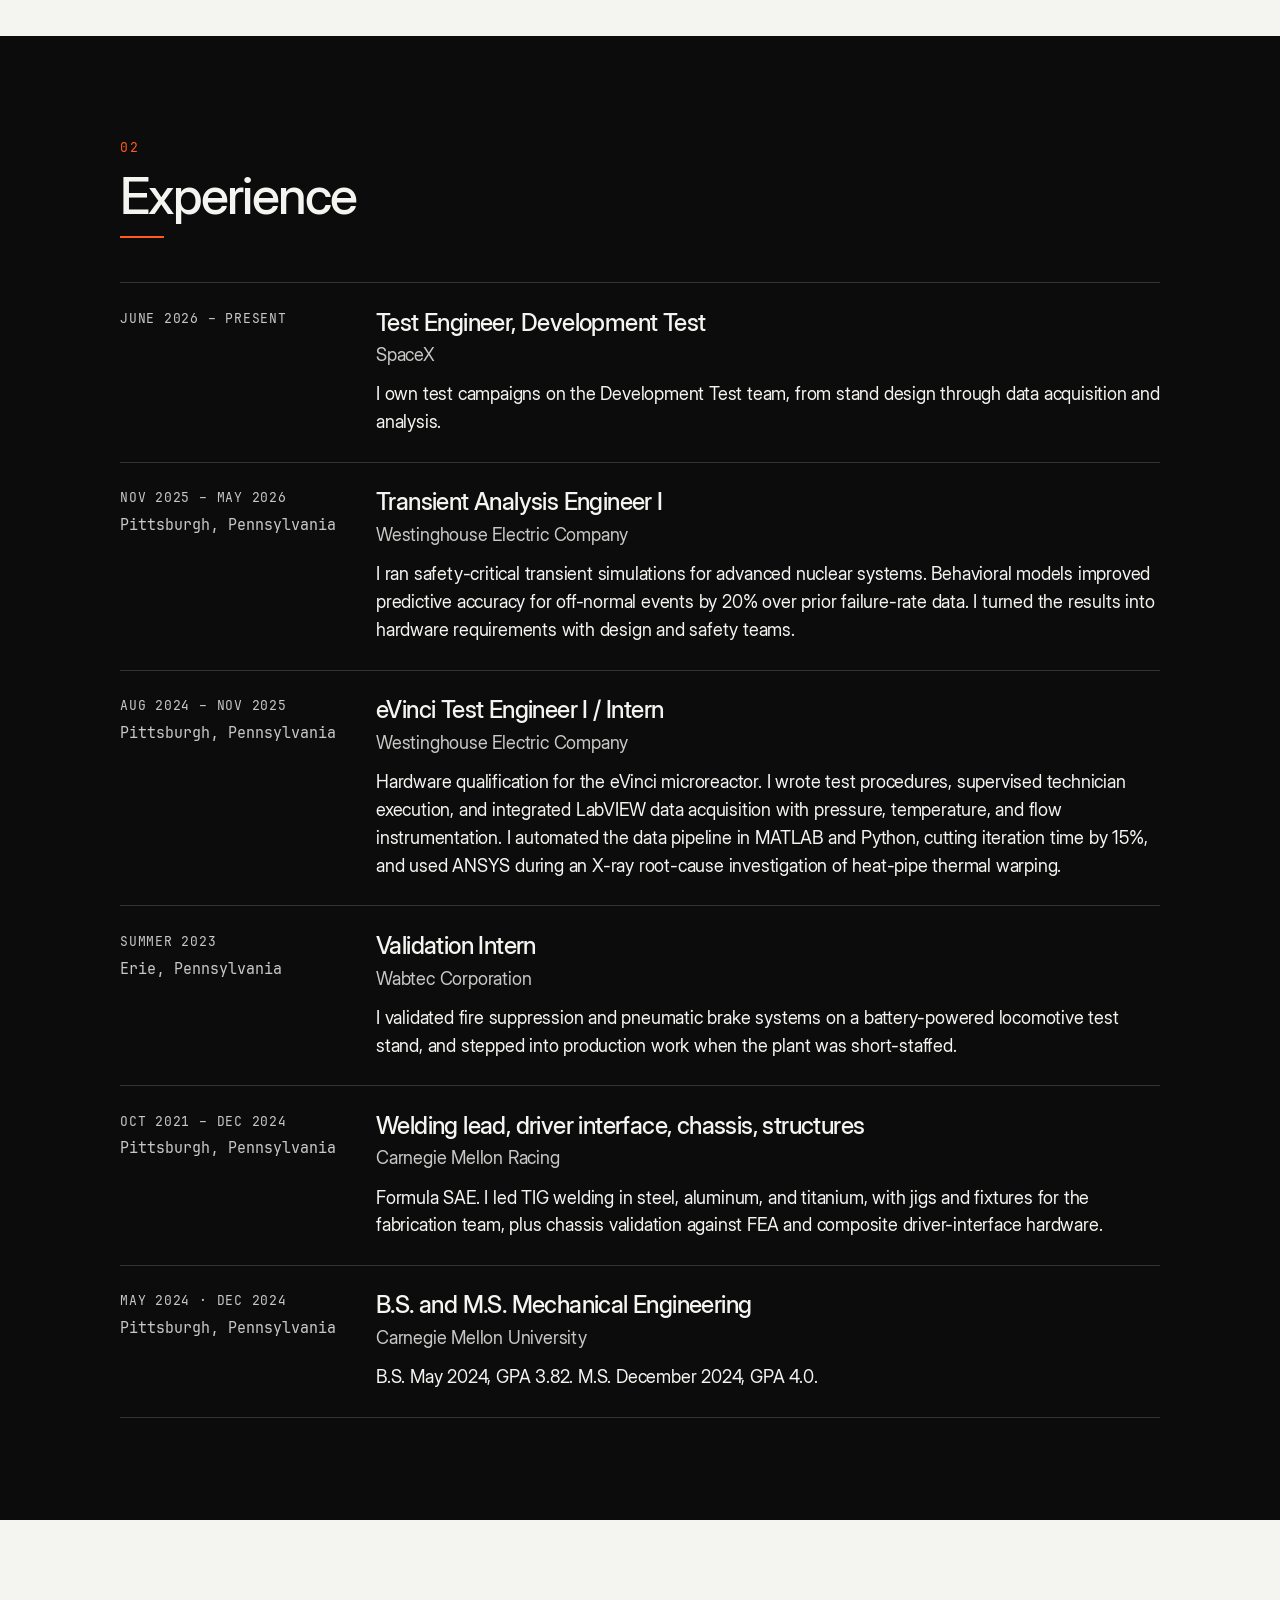
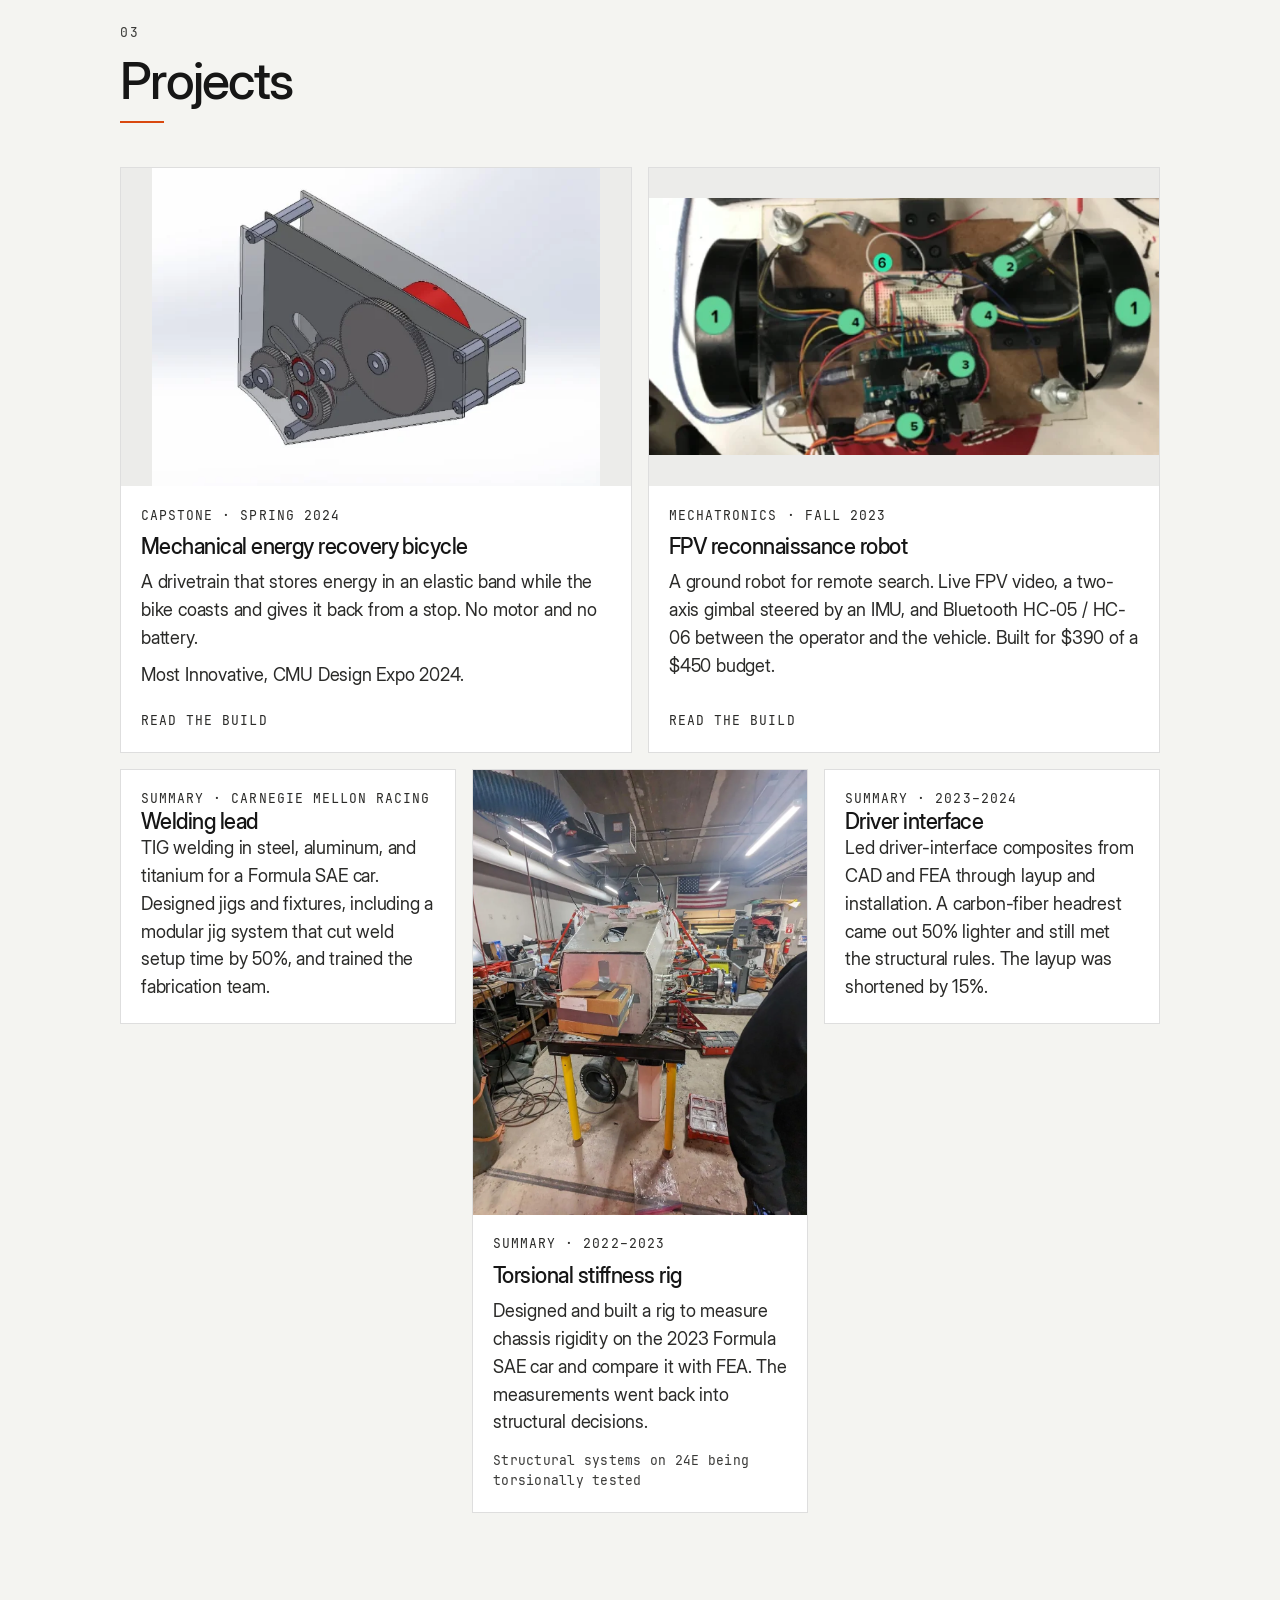
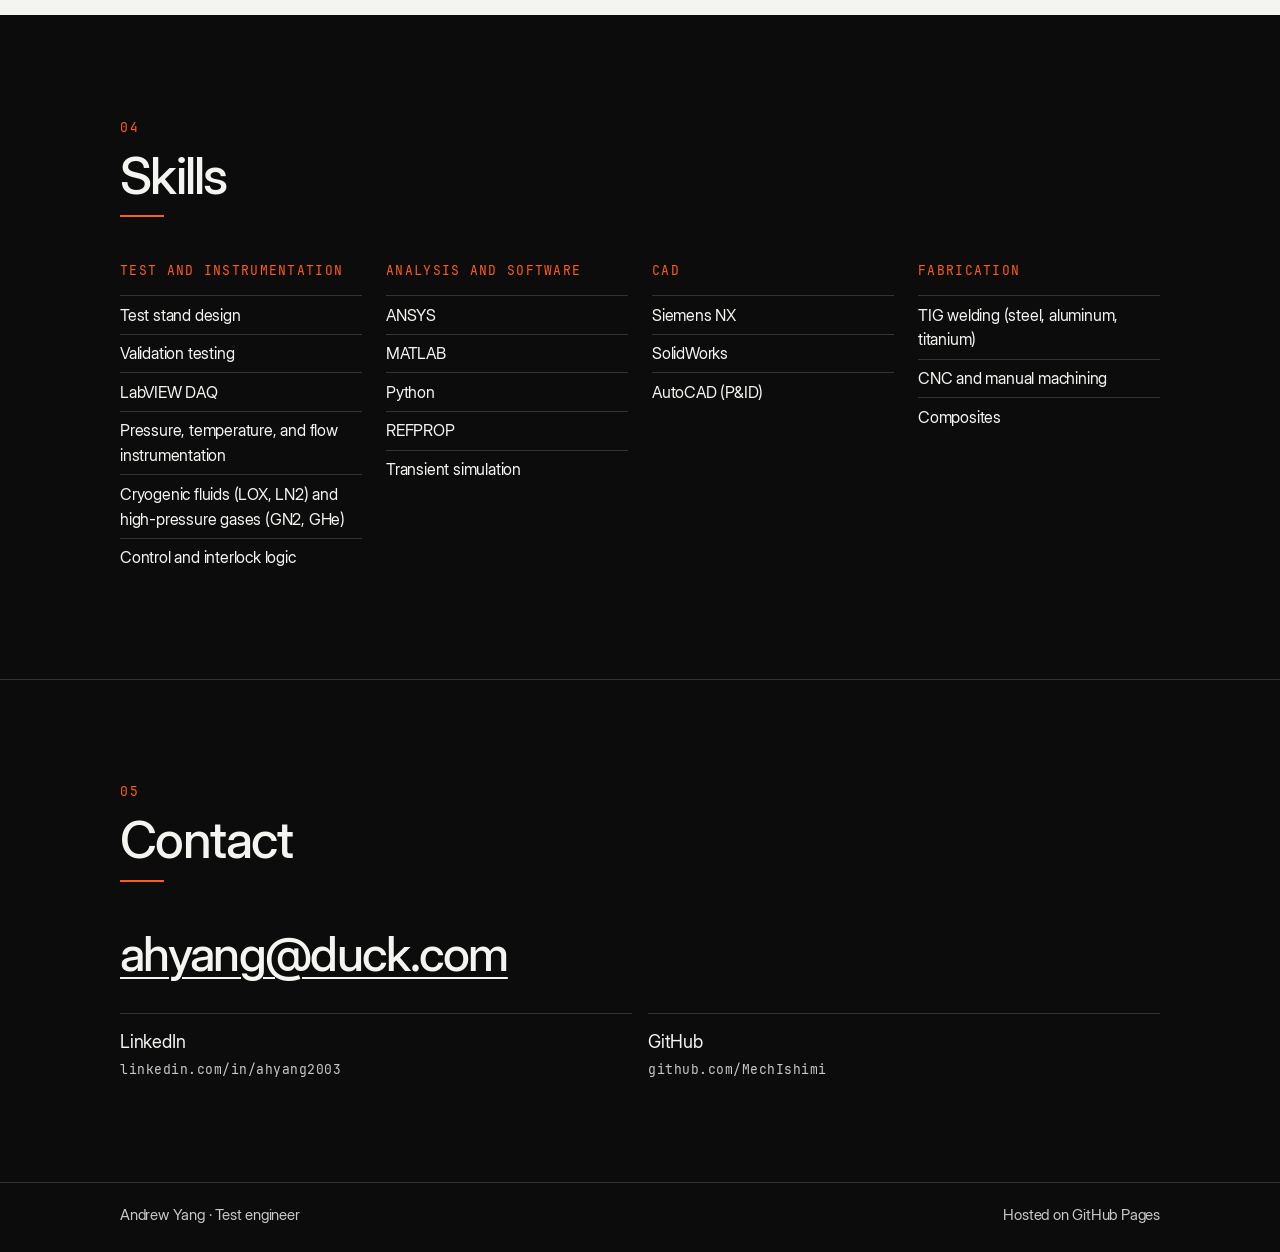
==== commit 29e2b3b7: "Switch the site to Inter Display and rewrite the About opener. Latin Inter Display 400, 500, and 700" ====
--- a/index.html
+++ b/index.html
@@ -22,7 +22,8 @@
   <link rel="icon" href="favicon.svg" type="image/svg+xml">
   <link rel="icon" href="favicon-32.png" sizes="32x32" type="image/png">
   <link rel="apple-touch-icon" href="apple-touch-icon.png">
-  <link rel="preload" href="fonts/space-grotesk.woff2" as="font" type="font/woff2" crossorigin>
+  <link rel="preload" href="fonts/inter-display-400.woff2" as="font" type="font/woff2" crossorigin>
+  <link rel="preload" href="fonts/inter-display-500.woff2" as="font" type="font/woff2" crossorigin>
   <link rel="preload" href="fonts/jetbrains-mono.woff2" as="font" type="font/woff2" crossorigin>
   <link rel="stylesheet" href="css/site.css">
   <script>document.documentElement.classList.add("js");</script>
@@ -112,7 +113,7 @@
         <h2 class="sec-title">About</h2>
         <div class="about-grid">
           <div class="prose">
-            <p>I am a test engineer on the Development Test team at SpaceX. A campaign is mine from the stand through acquisition and the numbers that come back.</p>
+            <p>I’m a test engineer on SpaceX’s Development Test team. From cryogenics to explosives, I work in demanding, fast-moving environments where every test has to earn its place. I own campaigns end to end, from stand design through data acquisition to the numbers that drive the next design decision.</p>
             <p>Before SpaceX I was at Westinghouse, first on hardware qualification for the eVinci microreactor and then in transient analysis. I earned a B.S. and an M.S. in mechanical engineering at Carnegie Mellon, and from 2021 to 2024, I worked on Carnegie Mellon Racing in structures, chassis validation, the driver interface, and welding. I also staffed TechSpark, the campus fabrication lab.</p>
           </div>
           <dl class="facts">
--- a/css/site.css
+++ b/css/site.css
@@ -3,9 +3,25 @@
    On paper, orange is a rule or a button fill with dark ink, never small type. */
 
 @font-face {
-  font-family: "Space Grotesk";
-  src: url("../fonts/space-grotesk.woff2") format("woff2");
-  font-weight: 300 700;
+  font-family: "Inter Display";
+  src: url("../fonts/inter-display-400.woff2") format("woff2");
+  font-weight: 400;
+  font-style: normal;
+  font-display: swap;
+}
+
+@font-face {
+  font-family: "Inter Display";
+  src: url("../fonts/inter-display-500.woff2") format("woff2");
+  font-weight: 500;
+  font-style: normal;
+  font-display: swap;
+}
+
+@font-face {
+  font-family: "Inter Display";
+  src: url("../fonts/inter-display-700.woff2") format("woff2");
+  font-weight: 700;
   font-style: normal;
   font-display: swap;
 }
@@ -36,7 +52,7 @@
   --focus-paper: #c2410c;
   --max: 1120px;
   --gutter: clamp(1.25rem, 4vw, 2.5rem);
-  --sans: "Space Grotesk", "Avenir Next", "Segoe UI", sans-serif;
+  --sans: "Inter Display", "Helvetica Neue", Helvetica, Arial, sans-serif;
   --mono: "JetBrains Mono", ui-monospace, "SFMono-Regular", menlo, monospace;
   color-scheme: dark;
 }
@@ -54,8 +70,11 @@
   font-family: var(--sans);
   font-weight: 400;
   font-size: 1.0625rem;
-  line-height: 1.6;
+  line-height: 1.55;
+  letter-spacing: -0.011em;
+  font-synthesis: none;
   text-rendering: optimizeLegibility;
+  -webkit-font-smoothing: antialiased;
 }
 
 img { max-width: 100%; height: auto; display: block; }
@@ -193,8 +212,8 @@
 .sec-title {
   font-size: clamp(2.1rem, 4vw, 3.35rem);
   font-weight: 500;
-  letter-spacing: -0.035em;
-  line-height: 1;
+  letter-spacing: -0.034em;
+  line-height: 1.02;
   margin-bottom: clamp(1.75rem, 4vw, 2.75rem);
 }
 
@@ -288,10 +307,10 @@
 }
 
 .hero h1 {
-  font-size: clamp(3.5rem, 8.2vw, 7.15rem);
-  font-weight: 500;
-  letter-spacing: -0.048em;
-  line-height: 0.88;
+  font-size: clamp(3.4rem, 7.6vw, 6.5rem);
+  font-weight: 500;
+  letter-spacing: -0.042em;
+  line-height: 0.92;
 }
 
 .role {
@@ -660,11 +679,11 @@
 
 .proj-hero h1 {
   margin-top: 0.8rem;
-  font-size: clamp(2.6rem, 6vw, 4.6rem);
-  font-weight: 500;
-  letter-spacing: -0.04em;
-  line-height: 0.96;
-  max-width: 16ch;
+  font-size: clamp(2.45rem, 5.4vw, 4.25rem);
+  font-weight: 500;
+  letter-spacing: -0.038em;
+  line-height: 0.98;
+  max-width: 14ch;
 }
 
 .proj-kicker {
